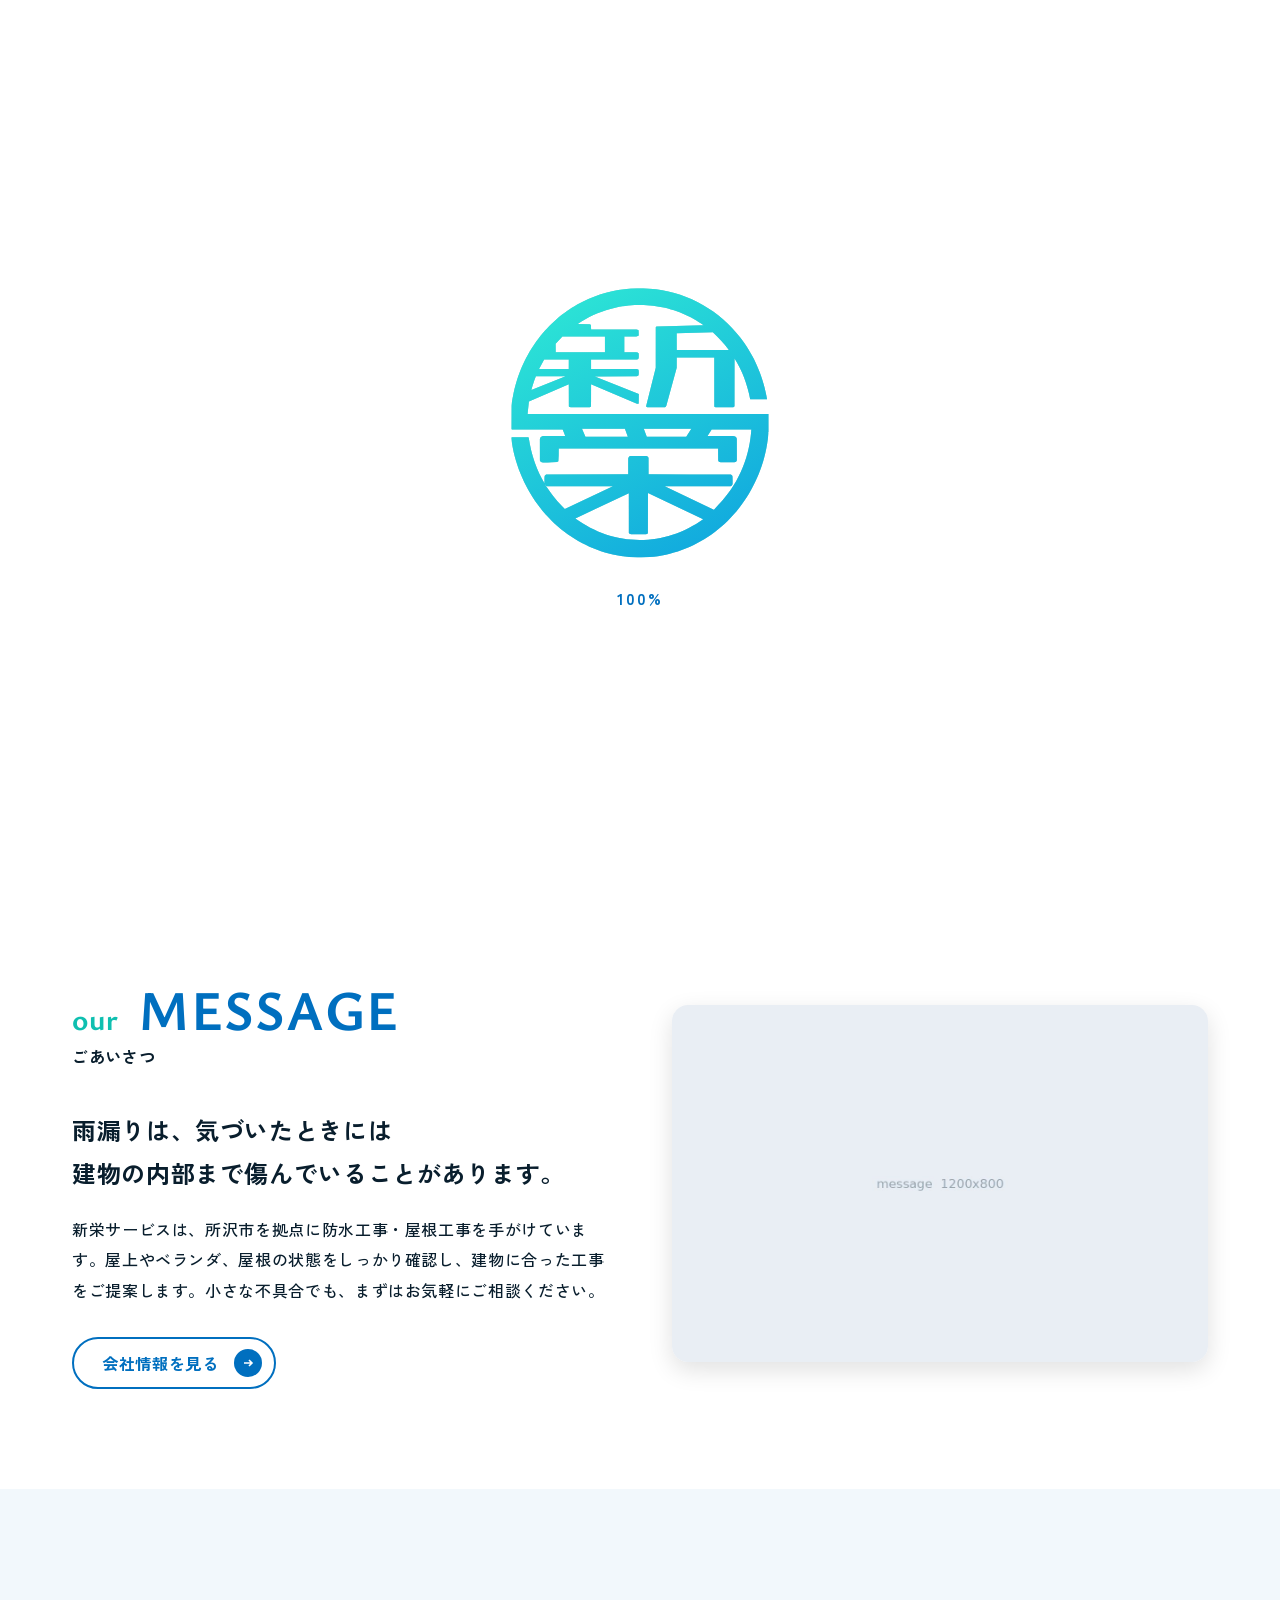
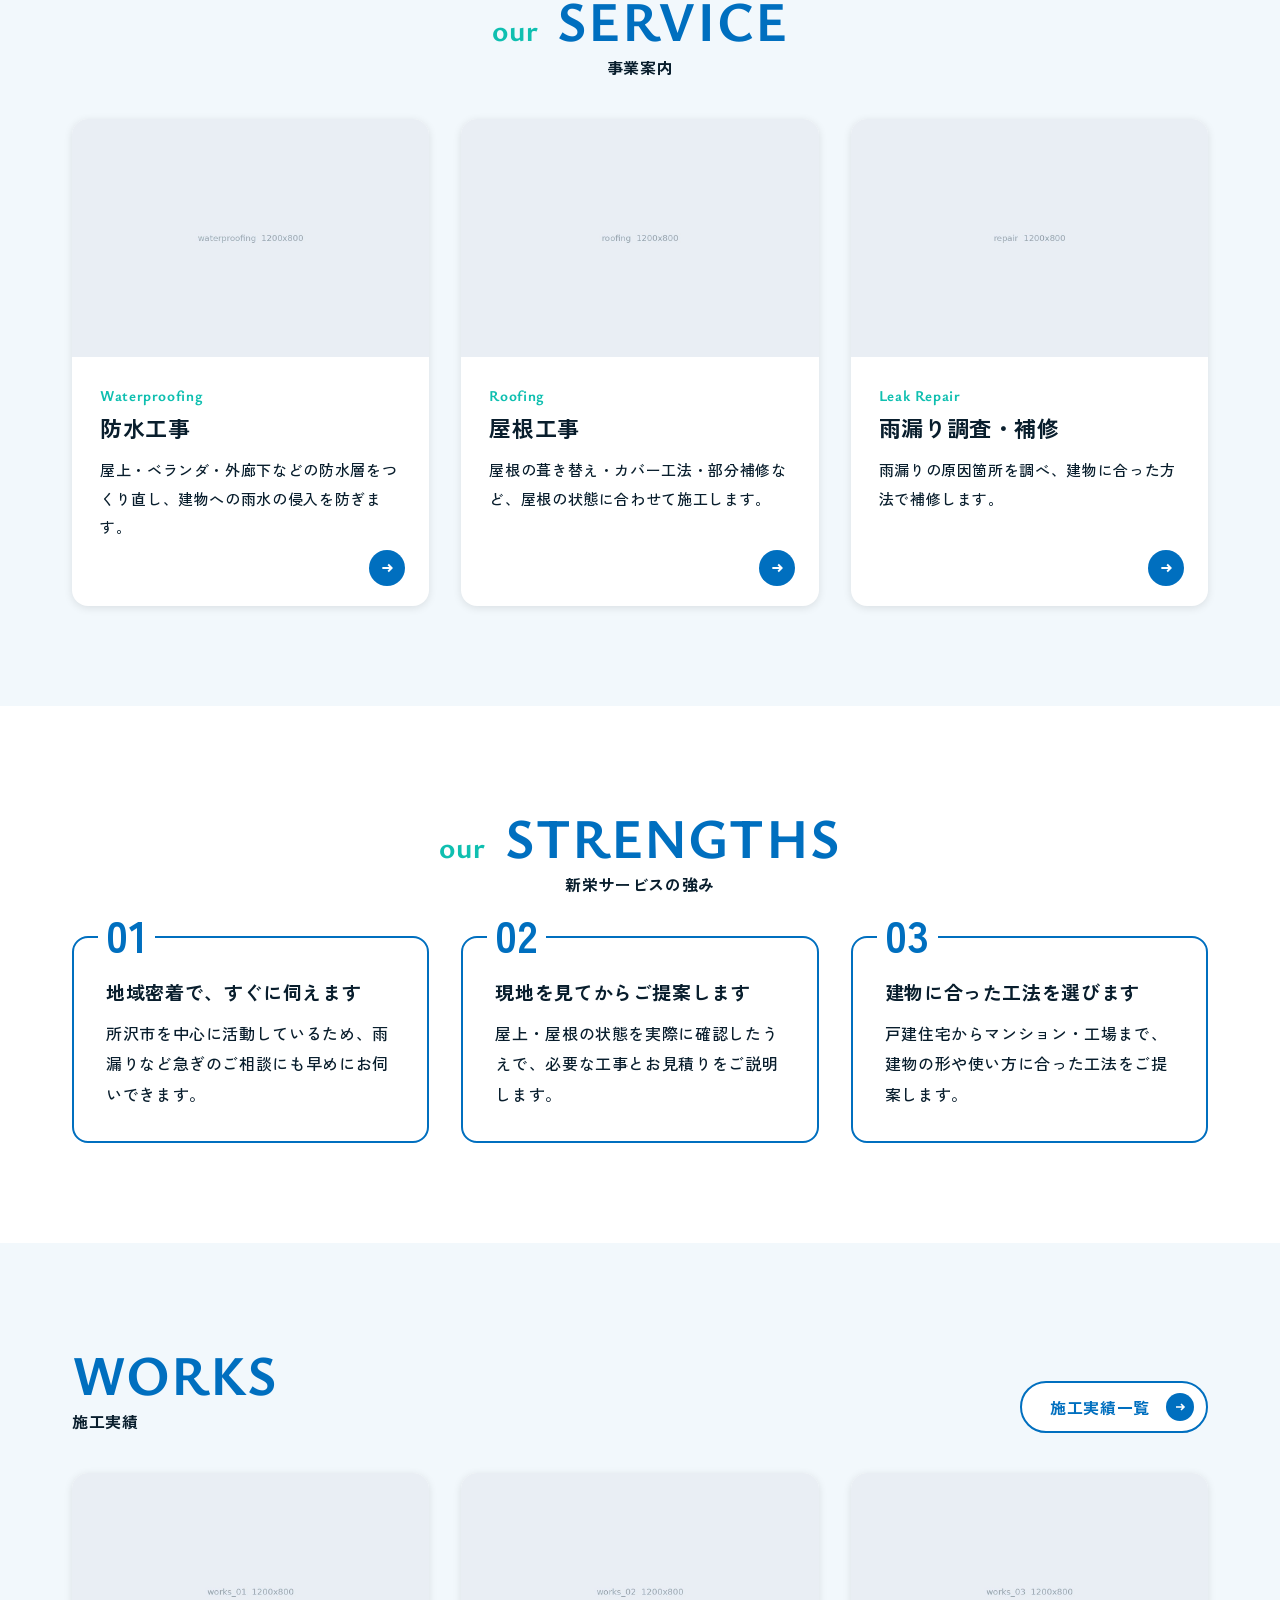
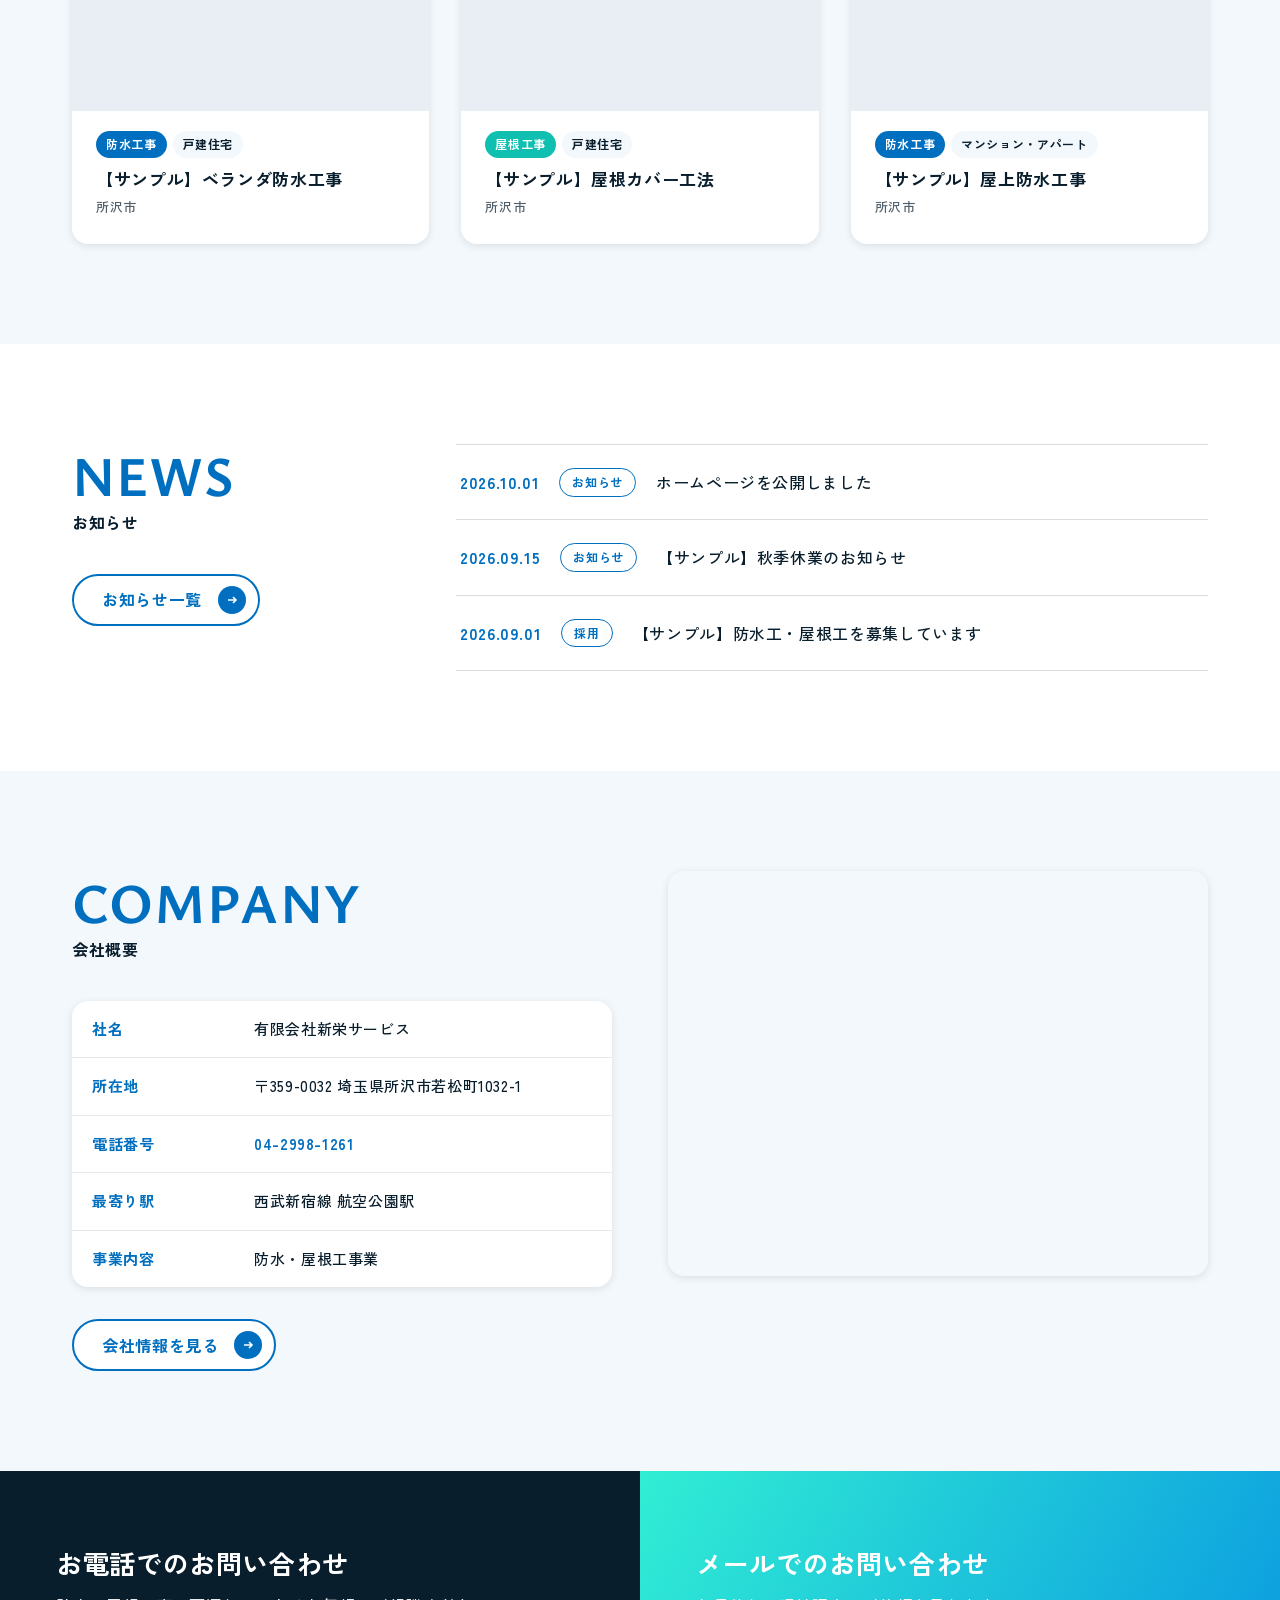
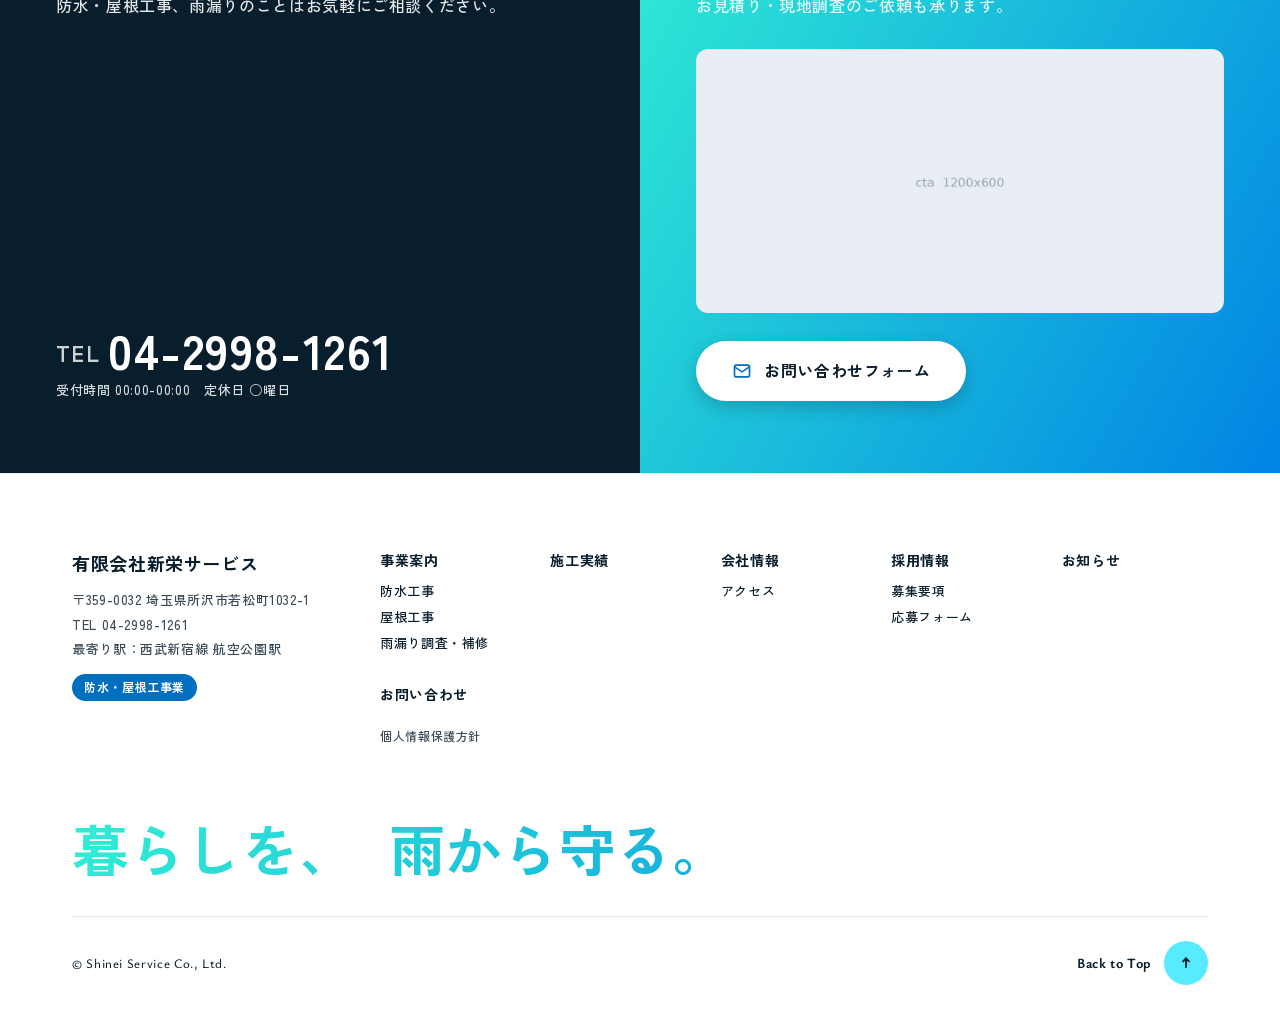
==== index.html @ b784e983 "Add files via upload" ====
<!doctype html>
<html lang="ja">
<head>
<meta charset="UTF-8">
<meta name="viewport" content="width=device-width, initial-scale=1.0">
<title>有限会社新栄サービス｜埼玉県所沢市の防水・屋根工事</title>
<meta name="description" content="有限会社新栄サービスは埼玉県所沢市の防水・屋根工事会社です。屋上・ベランダの防水工事、屋根工事、雨漏りの調査・補修はお気軽にご相談ください。">
<meta property="og:locale" content="ja_JP">
<meta property="og:site_name" content="有限会社新栄サービス">
<meta property="og:type" content="website">
<meta property="og:title" content="有限会社新栄サービス｜埼玉県所沢市の防水・屋根工事">
<meta property="og:description" content="有限会社新栄サービスは埼玉県所沢市の防水・屋根工事会社です。屋上・ベランダの防水工事、屋根工事、雨漏りの調査・補修はお気軽にご相談ください。">
<!-- 公開時：og:image を絶対URLに -->
<meta property="og:image" content="assets/img/common/ogp.jpg">
<meta name="twitter:card" content="summary_large_image">
<!-- ▼ 計測タグ（Google アナリティクス / タグマネージャー）は公開時にここへ追加 -->
<link rel="preconnect" href="https://fonts.googleapis.com">
<link rel="preconnect" href="https://fonts.gstatic.com" crossorigin>
<link href="https://fonts.googleapis.com/css2?family=Ysabeau:wght@700&family=Zen+Kaku+Gothic+New:wght@500;700&display=swap" rel="stylesheet">
<link rel="stylesheet" href="assets/css/style.css?v=20261006">
</head>

<body class="page-home">

<div class="c-loading" id="loading" aria-hidden="true">
  <div class="c-loading__center">
    <svg class="c-loading__emblem" viewBox="0 0 3956 4135" focusable="false">
      <defs>
        <clipPath id="loadingClip"><path fill-rule="evenodd" clip-rule="evenodd" d="M524.3,2984.4 502.8,2948.4 481.4,2910.1 442.8,2833.5 424.7,2793.6 406.9,2751.2 375.4,2667.0 347.4,2579.3 322.5,2486.3 301.4,2390.2 284.1,2291.4 272.6,2286.5 147.8,2286.3 23.3,2288.1 20.0,2298.8 20.0,2303.6 27.3,2359.0 40.0,2435.8 56.2,2513.9 72.4,2579.8 90.8,2645.1 111.3,2709.9 134.5,2776.0 159.2,2839.6 186.7,2904.3 215.3,2966.5 246.7,3029.7 277.1,3086.5 310.2,3143.8 345.1,3200.1 381.7,3255.1 418.8,3307.2 458.7,3359.7 500.2,3410.9 543.2,3460.7 587.8,3509.1 633.9,3556.1 680.4,3600.8 728.8,3644.2 776.8,3684.6 827.6,3724.5 877.9,3761.5 930.9,3797.9 983.2,3831.4 1038.2,3864.1 1094.1,3894.9 1150.9,3923.8 1208.6,3950.8 1267.1,3975.8 1326.4,3998.9 1384.5,4019.3 1445.1,4038.4 1504.4,4054.9 1566.2,4069.9 1626.5,4082.5 1689.3,4093.3 1750.5,4101.8 1814.0,4108.5 1875.9,4112.9 1938.0,4115.2 2000.4,4115.4 2062.9,4113.5 2125.6,4109.5 2188.0,4103.4 2249.9,4095.2 2311.3,4085.0 2372.0,4072.8 2432.2,4058.6 2493.6,4041.8 2552.5,4023.7 2612.4,4003.0 2671.6,3980.3 2729.9,3955.6 2787.3,3929.1 2843.9,3900.6 2899.4,3870.3 2954.0,3838.2 3007.5,3804.2 3060.0,3768.6 3111.3,3731.1 3163.0,3690.8 3213.5,3648.6 3262.7,3604.8 3310.5,3559.2 3356.9,3511.9 3401.8,3463.1 3444.0,3414.2 3486.0,3362.2 3525.2,3310.3 3562.9,3257.1 3599.1,3202.4 3635.0,3144.2 3668.9,3085.3 3701.0,3025.4 3731.2,2964.6 3759.4,2903.0 3785.8,2840.4 3810.1,2777.1 3831.9,2714.9 3852.3,2650.1 3870.1,2586.6 3885.9,2522.6 3899.8,2458.0 3912.6,2386.9 3922.7,2317.3 3932.1,2229.1 3931.3,2211.6 3932.7,2208.2 3935.9,2205.5 3935.9,1933.5 267.3,1934.1 287.8,1741.6 894.5,1480.1 895.4,1814.4 896.1,1817.8 898.2,1820.8 903.2,1824.5 909.5,1827.3 925.3,1830.7 1201.3,1830.7 1213.0,1828.9 1221.2,1825.9 1228.1,1821.3 1231.5,1816.7 1232.8,1811.1 1233.5,1478.3 1922.8,1772.3 1934.9,1776.3 1942.9,1777.1 1950.7,1775.6 1958.0,1770.9 1959.9,1628.0 1289.8,1360.2 1928.5,1357.9 1939.3,1355.1 1947.3,1351.3 1953.4,1346.4 1956.4,1340.4 1959.2,1313.8 1958.7,1285.3 1956.1,1263.2 1954.5,1260.3 1950.5,1256.5 1938.7,1251.1 1926.3,1249.2 1233.3,1248.9 1233.3,1103.4 1919.5,1103.2 1932.8,1101.6 1943.8,1098.3 1952.3,1092.9 1955.9,1087.0 1958.1,1075.0 1959.1,1063.0 1958.3,1010.6 1951.3,1003.5 1942.9,998.5 1933.5,995.3 1921.3,993.7 1739.3,991.9 1739.2,753.0 1920.4,752.7 1932.8,751.2 1944.3,747.3 1952.6,742.0 1958.2,736.3 1956.5,663.6 1955.1,659.2 1949.7,654.4 1937.3,649.6 1922.2,647.6 1234.0,647.5 1231.6,581.9 1228.1,575.3 1219.5,569.7 1211.2,567.2 1203.4,566.3 1029.4,563.9 1086.9,526.0 1145.6,490.8 1205.6,458.1 1268.4,427.3 1330.5,400.0 1395.4,374.7 1459.4,352.7 1526.2,332.9 1570.5,321.5 1615.2,311.2 1660.1,302.2 1707.3,294.0 1752.8,287.5 1800.6,282.0 1848.5,277.8 1894.7,275.0 1941.0,273.5 1989.3,273.2 2035.4,274.3 2083.4,276.6 2131.3,280.3 2177.0,285.2 2224.4,291.5 2269.7,298.8 2316.6,307.8 2361.4,317.6 2405.8,328.7 2449.9,341.0 2495.6,355.1 2538.9,369.8 2581.9,385.8 2624.5,403.0 2666.6,421.4 2708.3,441.0 2749.5,461.8 2790.2,483.8 2830.3,507.0 2869.8,531.4 2908.8,557.0 2945.5,582.7 2247.4,599.2 2238.6,600.2 2230.9,602.6 2224.1,606.7 2217.9,612.7 2217.6,1229.5 2071.7,1811.5 2071.9,1817.1 2075.0,1821.7 2082.1,1826.4 2090.7,1829.4 2101.7,1831.0 2347.9,1830.7 2357.1,1829.3 2364.3,1826.4 2369.9,1821.9 2374.2,1816.0 2378.3,1806.9 2381.6,1796.0 2536.6,1228.8 2536.9,1072.2 3108.1,1072.2 3108.6,1815.4 3110.5,1820.5 3117.3,1825.5 3129.0,1829.1 3140.5,1830.6 3388.8,1830.3 3396.2,1829.3 3404.2,1826.2 3411.1,1821.2 3414.6,1816.3 3415.9,1810.5 3416.5,1086.6 3457.6,1155.7 3495.9,1228.2 3530.5,1302.3 3561.4,1377.9 3589.5,1456.7 3614.6,1538.9 3636.1,1622.4 3654.6,1709.0 3911.2,1708.9 3900.5,1651.1 3888.0,1592.0 3874.0,1533.5 3858.4,1475.7 3841.3,1418.4 3822.6,1361.7 3802.3,1305.5 3780.6,1249.8 3756.4,1192.7 3730.6,1136.2 3709.4,1093.4 3683.9,1045.5 3655.3,994.9 3624.4,943.6 3593.4,895.2 3560.0,846.3 3503.2,769.6 3442.1,694.7 3377.8,623.3 3310.6,555.5 3240.5,491.4 3167.6,430.9 3092.1,374.3 3014.0,321.6 2933.6,272.9 2851.0,228.2 2766.2,187.6 2679.4,151.2 2590.7,119.0 2500.2,91.2 2408.1,67.9 2316.4,49.4 2221.4,35.0 2127.2,25.4 2078.6,22.3 2029.7,20.3 1933.3,20.0 1837.0,24.3 1743.0,33.0 1648.0,46.6 1553.9,64.9 1461.0,87.7 1369.4,115.1 1279.4,147.0 1192.8,182.6 1106.3,223.2 1023.5,267.3 982.1,291.4 941.2,316.5 862.9,368.8 822.2,398.3 783.8,427.7 746.1,458.1 709.1,489.5 671.3,523.3 634.5,558.0 598.7,593.4 563.9,629.7 530.1,666.7 497.3,704.4 465.5,742.9 434.8,782.1 405.0,822.0 376.3,862.5 348.6,903.7 320.9,947.3 295.3,989.8 270.8,1032.8 247.3,1076.5 224.0,1122.5 202.7,1167.3 181.6,1214.5 162.5,1260.4 143.7,1308.6 126.7,1355.5 110.2,1404.7 95.4,1452.4 81.2,1502.6 68.2,1553.1 56.8,1602.1 37.0,1703.2 28.7,1755.3 21.6,1807.7 20.0,2158.6 25.7,2168.0 800.7,2167.9 802.4,2171.7 823.2,2220.7 839.8,2266.6 504.4,2268.7 489.1,2272.9 478.3,2277.4 469.6,2283.5 463.8,2290.2 458.3,2300.7 454.5,2314.5 455.0,2639.7 460.8,2651.8 469.1,2659.8 475.8,2663.3 483.3,2665.8 502.3,2668.7 570.5,2669.6 638.5,2668.4 716.2,2664.4 735.7,2650.9 740.7,2555.4 741.3,2459.0 1630.4,2455.7 2512.7,2456.2 3166.1,2459.2 3167.6,2638.0 3172.9,2650.5 3179.9,2658.8 3189.1,2664.1 3205.9,2668.5 3413.3,2668.0 3429.9,2663.0 3439.6,2657.4 3447.0,2649.0 3452.0,2636.3 3451.1,2309.8 3448.2,2300.8 3443.3,2291.6 3435.8,2283.3 3425.1,2276.5 3412.3,2271.9 3393.3,2267.7 3005.2,2266.6 3068.6,2167.4 3672.0,2167.5 3667.2,2228.0 3660.2,2290.1 3648.2,2369.5 3633.3,2446.1 3615.2,2521.9 3593.9,2596.7 3569.5,2670.4 3542.0,2743.1 3511.2,2814.7 3477.4,2885.0 3442.4,2950.6 3404.9,3014.3 3366.8,3073.1 3325.1,3131.6 3280.7,3188.9 3231.8,3247.4 3175.3,3310.9 3100.1,3392.0 3101.3,3388.8 2353.6,3032.6 3354.1,3030.7 3365.7,3026.6 3375.3,3019.4 3382.6,3009.7 3386.6,2999.0 3387.1,2943.8 3385.6,2885.4 3383.3,2877.6 3379.6,2870.1 3376.3,2865.4 3371.0,2860.4 3359.4,2854.4 3342.3,2851.4 2724.3,2851.7 2108.4,2848.3 2107.8,2602.9 2103.7,2591.1 2096.4,2581.9 2086.6,2575.6 2072.9,2571.6 1835.2,2571.5 1819.7,2576.4 1810.9,2582.3 1804.1,2592.5 1798.6,2610.3 1798.7,2850.1 1795.3,2851.1 562.8,2851.7 551.0,2854.5 540.6,2859.9 532.1,2868.1 527.4,2876.3 525.5,2892.3 524.2,2921.5ZM3327.2,954.4 3328.3,956.9 2536.9,957.1 2536.3,702.6 3085.9,690.0 3152.3,752.4 3213.9,816.4 3271.6,883.0ZM2098.0,3740.8 2099.4,3134.8 2939.3,3533.7 2889.1,3568.6 2831.5,3605.2 2774.5,3638.5 2714.5,3670.5 2653.1,3700.4 2592.1,3727.2 2533.8,3750.3 2473.0,3771.5 2413.6,3789.6 2351.7,3805.7 2289.3,3819.4 2226.6,3830.4 2163.5,3839.0 2100.1,3845.0 2036.5,3848.5 1970.8,3849.4 1907.0,3847.7 1841.2,3843.4 1775.4,3836.4 1711.7,3827.1 1646.2,3814.8 1579.3,3799.7 1519.2,3783.6 1458.1,3764.4 1397.9,3742.8 1338.7,3718.9 1278.6,3691.8 1219.6,3662.4 1161.8,3630.7 1103.4,3595.8 1044.7,3557.6 993.6,3521.4 1807.9,3137.4 1808.3,3738.4 1809.9,3742.5 1814.3,3749.3 1821.8,3755.4 1830.9,3759.4 1841.2,3762.0 2069.1,3761.9 2081.9,3758.6 2091.4,3753.6 2096.6,3747.2ZM2759.4,2157.7 2681.4,2276.8 2081.1,2277.2 2035.5,2158.0ZM1748.4,2157.6 1793.0,2277.0 1147.8,2277.0 1095.3,2158.0ZM531.3,3005.1 536.2,3010.9 539.4,3012.5 541.4,3020.4 546.3,3025.7 555.3,3029.5 570.0,3031.4 1566.1,3033.5 834.2,3376.3 796.7,3340.0 760.6,3302.4 724.5,3262.2 687.1,3217.8 653.4,3175.4 619.5,3130.6 584.3,3081.8 547.7,3029.0 533.8,3018.0ZM1444.5,752.7 1444.9,992.6 695.2,993.1 694.0,863.5 797.4,752.5ZM894.5,1102.9 894.2,1249.2 441.7,1248.9 519.8,1103.3ZM837.9,1359.9 838.1,1360.8 325.2,1568.5 336.2,1525.0 350.4,1478.4 367.7,1428.0 393.7,1357.9Z"/></clipPath>
        <linearGradient id="loadingGrad" x1="0" y1="0" x2="1" y2="1">
          <stop offset="0" stop-color="#31EED4"/><stop offset="1" stop-color="#0084E4"/>
        </linearGradient>
      </defs>
      <g clip-path="url(#loadingClip)">
        <rect width="3956" height="4135" fill="#DCE7EF"/>
        <g id="loadingLevel" transform="translate(0 4175)">
          <path class="c-loading__wave -back" d="M0,105 L82,92 L165,74 L247,50 L330,23 L412,-6 L494,-34 L577,-60 L659,-82 L742,-98 L824,-108 L907,-110 L989,-105 L1071,-92 L1154,-74 L1236,-50 L1319,-23 L1401,6 L1484,34 L1566,60 L1648,82 L1731,98 L1813,108 L1896,110 L1978,105 L2060,92 L2143,74 L2225,50 L2308,23 L2390,-6 L2472,-34 L2555,-60 L2637,-82 L2720,-98 L2802,-108 L2885,-110 L2967,-105 L3049,-92 L3132,-74 L3214,-50 L3297,-23 L3379,6 L3462,34 L3544,60 L3626,82 L3709,98 L3791,108 L3874,110 L3956,105 L4038,92 L4121,74 L4203,50 L4286,23 L4368,-6 L4450,-34 L4533,-60 L4615,-82 L4698,-98 L4780,-108 L4863,-110 L4945,-105 L5027,-92 L5110,-74 L5192,-50 L5275,-23 L5357,6 L5440,34 L5522,60 L5604,82 L5687,98 L5769,108 L5852,110 L5934,105 L6016,92 L6099,74 L6181,50 L6264,23 L6346,-6 L6428,-34 L6511,-60 L6593,-82 L6676,-98 L6758,-108 L6841,-110 L6923,-105 L7005,-92 L7088,-74 L7170,-50 L7253,-23 L7335,6 L7418,34 L7500,60 L7582,82 L7665,98 L7747,108 L7830,110 L7912,105 V4535 H0 Z" fill="#0FBFB0" opacity=".45"/>
          <path class="c-loading__wave -front" d="M0,0 L82,31 L165,60 L247,85 L330,104 L412,116 L494,120 L577,116 L659,104 L742,85 L824,60 L907,31 L989,0 L1071,-31 L1154,-60 L1236,-85 L1319,-104 L1401,-116 L1484,-120 L1566,-116 L1648,-104 L1731,-85 L1813,-60 L1896,-31 L1978,-0 L2060,31 L2143,60 L2225,85 L2308,104 L2390,116 L2472,120 L2555,116 L2637,104 L2720,85 L2802,60 L2885,31 L2967,0 L3049,-31 L3132,-60 L3214,-85 L3297,-104 L3379,-116 L3462,-120 L3544,-116 L3626,-104 L3709,-85 L3791,-60 L3874,-31 L3956,-0 L4038,31 L4121,60 L4203,85 L4286,104 L4368,116 L4450,120 L4533,116 L4615,104 L4698,85 L4780,60 L4863,31 L4945,0 L5027,-31 L5110,-60 L5192,-85 L5275,-104 L5357,-116 L5440,-120 L5522,-116 L5604,-104 L5687,-85 L5769,-60 L5852,-31 L5934,-0 L6016,31 L6099,60 L6181,85 L6264,104 L6346,116 L6428,120 L6511,116 L6593,104 L6676,85 L6758,60 L6841,31 L6923,0 L7005,-31 L7088,-60 L7170,-85 L7253,-104 L7335,-116 L7418,-120 L7500,-116 L7582,-104 L7665,-85 L7747,-60 L7830,-31 L7912,-0 V4535 H0 Z" fill="url(#loadingGrad)"/>
        </g>
      </g>
    </svg>
    <p class="c-loading__num"><span id="loadingNum">0</span>%</p>
  </div>
  <div class="c-loading__flood"></div>
</div>
<script>/* トップページは毎回表示。下層ページは同じ訪問中の2回目以降は省略 */try{if(!document.body.classList.contains('page-home')&&sessionStorage.getItem('shinei-loaded')){document.getElementById('loading').className+=' is-done';}}catch(e){}</script>

<header class="l-header" id="header">
  <div class="l-header__inner">
    <div class="l-header__logo"><a href="index.html"><img src="assets/img/common/logo.svg" alt="" width="81" height="84"><span class="l-header__name"><small>有限会社</small>新栄サービス</span></a></div>
    <nav class="c-gmenu" aria-label="グローバルメニュー">
      <ul class="c-gmenu__list">
        <li class="-here"><a href="index.html" aria-current="page">ホーム</a></li>
        <li class="-mega">
          <button class="c-gmenu__trigger" type="button" aria-expanded="false">事業案内</button>
          <div class="c-mega"><div class="c-mega__inner">
            <a class="c-mega__top" href="service.html">事業案内トップ</a>
            <ul class="c-mega__links"><li><a href="waterproofing.html">防水工事</a></li><li><a href="roofing.html">屋根工事</a></li><li><a href="repair.html">雨漏り調査・補修</a></li></ul>
          </div></div>
        </li>
        <li class=""><a href="works.html">施工実績</a></li>
        <li class="-mega">
          <button class="c-gmenu__trigger" type="button" aria-expanded="false">会社情報</button>
          <div class="c-mega"><div class="c-mega__inner">
            <a class="c-mega__top" href="company.html">会社概要</a>
            <ul class="c-mega__links"><li><a href="company.html#access">アクセス</a></li></ul>
          </div></div>
        </li>
        <li class="-mega">
          <button class="c-gmenu__trigger" type="button" aria-expanded="false">採用情報</button>
          <div class="c-mega"><div class="c-mega__inner">
            <a class="c-mega__top" href="recruit.html">採用情報トップ</a>
            <ul class="c-mega__links"><li><a href="recruit.html#requirements">募集要項</a></li><li><a href="contact.html?type=recruit">応募フォーム</a></li></ul>
          </div></div>
        </li>
        <li class=""><a href="news.html">お知らせ</a></li>
      </ul>
    </nav>
    <div class="l-header__btns">
      <a href="tel:0429981261" class="c-header-tel">04-2998-1261</a>
      <a href="contact.html" class="c-btn-contact">お問い合わせ</a>
    </div>
    <button class="c-hamburger" id="hamburger" type="button" aria-label="メニューを開く" aria-expanded="false" aria-controls="spnav">
      <span></span><span></span><span></span>
    </button>
  </div>
</header>

<div class="c-spnav" id="spnav" aria-hidden="true">
  <div class="c-spnav__inner">
    <ul class="c-spnav__list">
      <li><a href="index.html">ホーム</a></li>
      <li class="-acc">
        <button type="button" class="c-spnav__toggle" aria-expanded="false">事業案内</button>
        <ul><li><a href="service.html">事業案内トップ</a></li><li><a href="waterproofing.html">防水工事</a></li><li><a href="roofing.html">屋根工事</a></li><li><a href="repair.html">雨漏り調査・補修</a></li></ul>
      </li>
      <li><a href="works.html">施工実績</a></li>
      <li class="-acc">
        <button type="button" class="c-spnav__toggle" aria-expanded="false">会社情報</button>
        <ul><li><a href="company.html">会社概要</a></li><li><a href="company.html#access">アクセス</a></li></ul>
      </li>
      <li class="-acc">
        <button type="button" class="c-spnav__toggle" aria-expanded="false">採用情報</button>
        <ul><li><a href="recruit.html">採用情報トップ</a></li><li><a href="recruit.html#requirements">募集要項</a></li><li><a href="contact.html?type=recruit">応募フォーム</a></li></ul>
      </li>
      <li><a href="news.html">お知らせ</a></li>
      <li><a href="contact.html">お問い合わせ</a></li>
      <li><a href="tel:0429981261">お電話：04-2998-1261</a></li>
      <li class="-small"><a href="privacy.html">個人情報保護方針</a></li>
    </ul>
  </div>
</div>

<main class="l-main">

<section class="p-hero">
  <!-- 画像差し替え：assets/img/top/hero.jpg -->
  <div class="p-hero__img"><img src="assets/img/top/hero.jpg" alt="" class="c-img"></div>
  <div class="p-hero__inner">
    <p class="p-hero__sub">埼玉県所沢市の防水・屋根工事</p>
    <h1 class="p-hero__catch -draft">暮らしを、<br>雨から守る。</h1>
    <p class="p-hero__name">有限会社新栄サービス</p>
    <div class="p-hero__btns">
      <a href="contact.html" class="c-btn -fill"><span>無料お見積り・ご相談</span></a>
      <a href="tel:0429981261" class="c-btn -white"><span>04-2998-1261</span></a>
    </div>
  </div>
  <a href="#message" class="c-scroll" aria-label="下へスクロール"><span>Scroll</span></a>
</section>

<section class="l-sec" id="message">
  <div class="l-container p-message">
    <div class="p-message__text">
      <h2 class="c-sec-title"><span class="-en"><small>our</small> MESSAGE</span><span class="-jp">ごあいさつ</span></h2>
      <p class="p-message__lead -draft">雨漏りは、気づいたときには<br>建物の内部まで傷んでいることがあります。</p>
      <p class="-draft">新栄サービスは、所沢市を拠点に防水工事・屋根工事を手がけています。屋上やベランダ、屋根の状態をしっかり確認し、建物に合った工事をご提案します。小さな不具合でも、まずはお気軽にご相談ください。</p>
      <div class="c-align-l"><a href="company.html" class="c-btn"><span>会社情報を見る</span></a></div>
    </div>
    <!-- 画像差し替え：assets/img/top/message.jpg -->
    <figure class="p-message__img"><img src="assets/img/top/message.jpg" alt="施工の様子" class="c-img"></figure>
  </div>
</section>

<section class="l-sec -pale">
  <div class="l-container">
    <h2 class="c-sec-title -center"><span class="-en"><small>our</small> SERVICE</span><span class="-jp">事業案内</span></h2>
    <ul class="c-svc-grid">
      <li>
        <a href="waterproofing.html" class="c-svc-card">
          <!-- 画像差し替え：assets/img/service/waterproofing.jpg -->
          <figure><img src="assets/img/service/waterproofing.jpg" alt="防水工事" class="c-img"></figure>
          <div class="c-svc-card__body">
            <p class="-en">Waterproofing</p>
            <h3>防水工事</h3>
            <p>屋上・ベランダ・外廊下などの防水層をつくり直し、建物への雨水の侵入を防ぎます。</p>
            <span class="c-arrow" aria-hidden="true"></span>
          </div>
        </a>
      </li>
      <li>
        <a href="roofing.html" class="c-svc-card">
          <!-- 画像差し替え：assets/img/service/roofing.jpg -->
          <figure><img src="assets/img/service/roofing.jpg" alt="屋根工事" class="c-img"></figure>
          <div class="c-svc-card__body">
            <p class="-en">Roofing</p>
            <h3>屋根工事</h3>
            <p>屋根の葺き替え・カバー工法・部分補修など、屋根の状態に合わせて施工します。</p>
            <span class="c-arrow" aria-hidden="true"></span>
          </div>
        </a>
      </li>
      <li>
        <a href="repair.html" class="c-svc-card">
          <!-- 画像差し替え：assets/img/service/repair.jpg -->
          <figure><img src="assets/img/service/repair.jpg" alt="雨漏り調査・補修" class="c-img"></figure>
          <div class="c-svc-card__body">
            <p class="-en">Leak Repair</p>
            <h3>雨漏り調査・補修</h3>
            <p>雨漏りの原因箇所を調べ、建物に合った方法で補修します。</p>
            <span class="c-arrow" aria-hidden="true"></span>
          </div>
        </a>
      </li>
    </ul>
  </div>
</section>

<section class="l-sec">
  <div class="l-container">
    <h2 class="c-sec-title -center"><span class="-en"><small>our</small> STRENGTHS</span><span class="-jp">新栄サービスの強み</span></h2>
    <ol class="c-points -draft">
      <li><span class="-num">01</span><h3>地域密着で、すぐに伺えます</h3><p>所沢市を中心に活動しているため、雨漏りなど急ぎのご相談にも早めにお伺いできます。</p></li>
      <li><span class="-num">02</span><h3>現地を見てからご提案します</h3><p>屋上・屋根の状態を実際に確認したうえで、必要な工事とお見積りをご説明します。</p></li>
      <li><span class="-num">03</span><h3>建物に合った工法を選びます</h3><p>戸建住宅からマンション・工場まで、建物の形や使い方に合った工法をご提案します。</p></li>
    </ol>
  </div>
</section>

<section class="l-sec -pale">
  <div class="l-container">
    <div class="c-sec-head">
      <h2 class="c-sec-title"><span class="-en">WORKS</span><span class="-jp">施工実績</span></h2>
      <a href="works.html" class="c-btn"><span>施工実績一覧</span></a>
    </div>
    <ul class="c-works-grid">
      <li class="c-works-card" data-cat="waterproofing">
        <!-- 画像差し替え：assets/img/works/works_01.jpg -->
        <figure><img src="assets/img/works/works_01.jpg" alt="ベランダ防水工事" class="c-img"></figure>
        <div class="c-works-card__body -draft">
          <p class="c-works-card__tags"><span class="-waterproofing">防水工事</span><span>戸建住宅</span></p>
          <h3>【サンプル】ベランダ防水工事</h3>
          <p class="c-works-card__place">所沢市</p>
        </div>
      </li>
      <li class="c-works-card" data-cat="roofing">
        <!-- 画像差し替え：assets/img/works/works_02.jpg -->
        <figure><img src="assets/img/works/works_02.jpg" alt="屋根カバー工法" class="c-img"></figure>
        <div class="c-works-card__body -draft">
          <p class="c-works-card__tags"><span class="-roofing">屋根工事</span><span>戸建住宅</span></p>
          <h3>【サンプル】屋根カバー工法</h3>
          <p class="c-works-card__place">所沢市</p>
        </div>
      </li>
      <li class="c-works-card" data-cat="waterproofing">
        <!-- 画像差し替え：assets/img/works/works_03.jpg -->
        <figure><img src="assets/img/works/works_03.jpg" alt="屋上防水工事" class="c-img"></figure>
        <div class="c-works-card__body -draft">
          <p class="c-works-card__tags"><span class="-waterproofing">防水工事</span><span>マンション・アパート</span></p>
          <h3>【サンプル】屋上防水工事</h3>
          <p class="c-works-card__place">所沢市</p>
        </div>
      </li>
    </ul>
  </div>
</section>

<section class="l-sec">
  <div class="l-container p-top-news">
    <div>
      <h2 class="c-sec-title"><span class="-en">NEWS</span><span class="-jp">お知らせ</span></h2>
      <div class="c-align-l"><a href="news.html" class="c-btn"><span>お知らせ一覧</span></a></div>
    </div>
    <ul class="c-news">
      <li><span class="-date">2026.10.01</span><span class="-cat">お知らせ</span><span class="-ttl">ホームページを公開しました</span></li>
      <li><span class="-date">2026.09.15</span><span class="-cat">お知らせ</span><span class="-ttl">【サンプル】秋季休業のお知らせ</span></li>
      <li><span class="-date">2026.09.01</span><span class="-cat">採用</span><span class="-ttl">【サンプル】防水工・屋根工を募集しています</span></li>
    </ul>
  </div>
</section>

<section class="l-sec -pale">
  <div class="l-container p-top-company">
    <div>
      <h2 class="c-sec-title"><span class="-en">COMPANY</span><span class="-jp">会社概要</span></h2>
      <table class="c-table -compact"><tbody>
        <tr><th scope="row">社名</th><td>有限会社新栄サービス</td></tr>
        <tr><th scope="row">所在地</th><td>〒359-0032 埼玉県所沢市若松町1032-1</td></tr>
        <tr><th scope="row">電話番号</th><td><a href="tel:0429981261">04-2998-1261</a></td></tr>
        <tr><th scope="row">最寄り駅</th><td>西武新宿線 航空公園駅</td></tr>
        <tr><th scope="row">事業内容</th><td>防水・屋根工事業</td></tr>
      </tbody></table>
      <div class="c-align-l"><a href="company.html" class="c-btn"><span>会社情報を見る</span></a></div>
    </div>
    <div class="c-map">
      <iframe src="https://www.google.com/maps?q=埼玉県所沢市若松町1032-1&amp;output=embed" title="有限会社新栄サービスの地図" loading="lazy" referrerpolicy="no-referrer-when-downgrade"></iframe>
    </div>
  </div>
</section>

</main>

<section class="c-cta">
  <div class="c-cta__box -main">
    <div class="c-cta__head">
      <h2>お電話でのお問い合わせ</h2>
      <p>防水・屋根工事、雨漏りのことはお気軽にご相談ください。</p>
    </div>
    <div class="c-cta__actions">
      <div class="c-cta__tel">
        <a href="tel:0429981261">04-2998-1261</a>
        <p class="-draft">受付時間 00:00-00:00　定休日 ○曜日</p>
      </div>
    </div>
  </div>
  <div class="c-cta__box -sub">
    <div class="c-cta__head">
      <h2>メールでのお問い合わせ</h2>
      <p>お見積り・現地調査のご依頼も承ります。</p>
    </div>
    <!-- 画像差し替え：assets/img/common/cta.jpg -->
    <figure class="c-cta__img"><img src="assets/img/common/cta.jpg" alt="施工の様子" class="c-img"></figure>
    <div class="c-cta__actions">
      <a href="contact.html" class="c-cta__form">お問い合わせフォーム</a>
    </div>
  </div>
</section>

<footer class="l-footer">
  <div class="l-footer__inner">
    <div class="l-footer__top">
      <div class="l-footer__title">
        有限会社新栄サービス
        <address>
          〒359-0032 埼玉県所沢市若松町1032-1<br>
          TEL <a href="tel:0429981261">04-2998-1261</a><br>
          最寄り駅：西武新宿線 航空公園駅
        </address>
        <p class="l-footer__biz">防水・屋根工事業</p>
      </div>
      <nav class="l-footer__nav" aria-label="フッターメニュー">
        <div><p class="-head"><a href="service.html">事業案内</a></p><ul><li><a href="waterproofing.html">防水工事</a></li><li><a href="roofing.html">屋根工事</a></li><li><a href="repair.html">雨漏り調査・補修</a></li></ul></div><div><p class="-head"><a href="works.html">施工実績</a></p></div><div><p class="-head"><a href="company.html">会社情報</a></p><ul><li><a href="company.html#access">アクセス</a></li></ul></div><div><p class="-head"><a href="recruit.html">採用情報</a></p><ul><li><a href="recruit.html#requirements">募集要項</a></li><li><a href="contact.html?type=recruit">応募フォーム</a></li></ul></div><div><p class="-head"><a href="news.html">お知らせ</a></p></div><div><p class="-head"><a href="contact.html">お問い合わせ</a></p><p class="-small"><a href="privacy.html">個人情報保護方針</a></p></div>
      </nav>
    </div>
    <div class="l-footer__copy">
      <p class="-draft"><span>暮らしを、</span><span>雨から守る。</span></p>
    </div>
    <div class="l-footer__bottom">
      <small>&copy; Shinei Service Co., Ltd.</small>
      <a class="c-pagetop" href="#" aria-label="ページトップへ戻る"><span>Back to Top</span></a>
    </div>
  </div>
</footer>

<script src="assets/js/main.js?v=20261006"></script>
</body>
</html>
---- assets/css/style.css ----
@charset "UTF-8";
/* =========================================================
   カラー / フォント設定（ここを変えれば全体に反映されます）
   ========================================================= */
:root {
  --c-white: #FFFFFF;      /* 背景・反転文字 */
  --c-navy: #091E2D;       /* 本文テキスト・濃色背景 */
  --c-blue: #006FBF;       /* メイン：ボタン・リンク・ボーダー・矢印 */
  --c-teal: #0FBFB0;       /* サブボタン（green） */
  --c-purple: #8D59B1;     /* サブボタン（purple） */
  --c-aqua: #57EBFF;       /* ダウン矢印の背景 */
  --c-grad-from: #31EED4;  /* グラデーション：ミント */
  --c-grad-to: #0084E4;    /* グラデーション：青 */
  --c-gray: #A1A1A1;       /* グレーボタン */
  --c-line: #C5C5C5;       /* 外部リンクアイコン枠 */
  --c-pale: #F2F8FC;       /* 青を薄くした補助背景 */

  --shadow-s: 0 2px 8px rgba(0, 0, 0, .1);
  --shadow-m: 0 8px 24px rgba(0, 0, 0, .12);

  --grad: linear-gradient(120deg, var(--c-grad-from), var(--c-grad-to));

  --ff-jp: "Zen Kaku Gothic New", "Hiragino Kaku Gothic ProN", "Yu Gothic", sans-serif;
  --ff-en: "Ysabeau", var(--ff-jp);
  --ff-num: var(--ff-jp); /* 数字はゴシック体で統一 */

  --header-h: 104px;
  --radius: 16px;
}
@media (max-width: 1240px) { :root { --header-h: 76px; } }

/* =========================================================
   Base
   ========================================================= */
*, *::before, *::after { box-sizing: border-box; }
html { scroll-behavior: smooth; scroll-padding-top: calc(var(--header-h) + 24px); -webkit-text-size-adjust: 100%; }
body {
  margin: 0;
  font-family: var(--ff-jp);
  font-weight: 500;
  font-size: 16px;
  line-height: 1.9;
  letter-spacing: .04em;
  color: var(--c-navy);
  background: var(--c-white);
  padding-top: var(--header-h);
  overflow-x: hidden;
}
body.is-locked { overflow: hidden; }
h1, h2, h3 { font-weight: 700; line-height: 1.5; margin: 0; }
p, ul, ol, dl, dd, figure { margin: 0; padding: 0; }
ul, ol { list-style: none; }
a { color: inherit; text-decoration: none; transition: color .2s, background-color .2s, opacity .2s, border-color .2s; }
img { max-width: 100%; height: auto; vertical-align: middle; }
button { font: inherit; color: inherit; background: none; border: 0; padding: 0; cursor: pointer; }
:focus-visible { outline: 3px solid var(--c-aqua); outline-offset: 2px; }

/* 差し替え画像：どのサイズの画像を入れても枠に収まる */
.c-img { display: block; width: 100%; height: 100%; object-fit: cover; }

/* 外部リンクアイコン */
.-ext::after {
  content: ""; display: inline-block; width: .8em; height: .8em; margin-left: .4em; vertical-align: -.05em;
  border: 1.5px solid var(--c-line); border-radius: 2px;
  background: linear-gradient(45deg, transparent 45%, var(--c-blue) 45%, var(--c-blue) 58%, transparent 58%) no-repeat right top / 70% 70%;
}

/* =========================================================
   Loading
   ========================================================= */
.c-loading {
  position: fixed; inset: 0; z-index: 1000; overflow: hidden;
  background: var(--c-white); display: grid; place-items: center;
}
.c-loading.is-done { display: none; }
.c-loading__center { display: flex; flex-direction: column; align-items: center; gap: 24px; transition: opacity .3s; }
.c-loading__emblem { width: clamp(180px, 22vw, 260px); height: auto; overflow: visible; }
.c-loading__wave { animation: loadingWave 2.4s linear infinite; }
.c-loading__wave.-back { animation-duration: 3.6s; animation-direction: reverse; }
@keyframes loadingWave { from { transform: translateX(0); } to { transform: translateX(-3956px); } }
.c-loading__num { font-family: var(--ff-num); font-weight: 700; font-size: 16px; letter-spacing: .14em; color: var(--c-blue); font-variant-numeric: tabular-nums; }

/* 退場：画面を水の帯が下から上へ通り抜ける */
.c-loading__flood {
  --wave: url("data:image/svg+xml,%3Csvg xmlns='http://www.w3.org/2000/svg' width='600' height='60'%3E%3Cpath d='M0 30 Q150 0 300 30 T600 30 V60 H0Z'/%3E%3C/svg%3E");
  --wave-b: url("data:image/svg+xml,%3Csvg xmlns='http://www.w3.org/2000/svg' width='600' height='60'%3E%3Cpath d='M0 30 Q150 60 300 30 T600 30 V0 H0Z'/%3E%3C/svg%3E");
  position: absolute; left: 0; top: 0; width: 100%; height: calc(100vh + 120px); height: calc(100lvh + 120px);
  background: var(--grad); transform: translateY(100vh); visibility: hidden;
  -webkit-mask-image: var(--wave), linear-gradient(#000, #000), var(--wave-b);
          mask-image: var(--wave), linear-gradient(#000, #000), var(--wave-b);
  -webkit-mask-size: 600px 60px, 100% calc(100% - 118px), 600px 60px;
          mask-size: 600px 60px, 100% calc(100% - 118px), 600px 60px;
  -webkit-mask-repeat: repeat-x, no-repeat, repeat-x;
          mask-repeat: repeat-x, no-repeat, repeat-x;
  -webkit-mask-position: 0 0, 0 59px, 300px 100%;
          mask-position: 0 0, 0 59px, 300px 100%;
}
.c-loading.is-leave .c-loading__flood { visibility: visible; animation: loadingFlood 1.5s cubic-bezier(.65, 0, .35, 1) forwards, loadingFlow 1.5s linear forwards; }
@keyframes loadingFlood { from { transform: translateY(100vh); } to { transform: translateY(calc(-100% - 2px)); } }
@keyframes loadingFlow {
  from { -webkit-mask-position: 0 0, 0 59px, 300px 100%; mask-position: 0 0, 0 59px, 300px 100%; }
  to   { -webkit-mask-position: -600px 0, 0 59px, 900px 100%; mask-position: -600px 0, 0 59px, 900px 100%; }
}
.c-loading.is-clear { background: transparent; }
.c-loading.is-clear .c-loading__center { opacity: 0; transition: none; }
/* 動きを減らす設定の端末：波の揺れと水の帯を止め、満水後にフェードで表示 */
@media (prefers-reduced-motion: reduce) {
  .c-loading__wave { animation: none; }
  .c-loading.is-leave { opacity: 0; transition: opacity .6s ease; }
  .c-loading.is-leave .c-loading__flood { animation: none; visibility: hidden; }
}

/* =========================================================
   Header
   ========================================================= */
.l-header {
  position: fixed; top: 0; left: 0; right: 0; z-index: 100; height: var(--header-h);
  background: rgba(255,255,255,.96); backdrop-filter: blur(8px);
  transition: box-shadow .3s;
}
.l-header.is-scrolled { box-shadow: var(--shadow-s); }
.l-header__inner { height: 100%; display: flex; align-items: center; gap: 24px; padding: 0 32px; max-width: 1600px; margin: 0 auto; }
.l-header__logo a { display: flex; align-items: center; gap: 16px; }
.l-header__logo img { height: 84px; width: auto; flex-shrink: 0; }
.l-header__name { display: flex; flex-direction: column; font-weight: 700; font-size: 28px; line-height: 1.2; letter-spacing: .06em; color: var(--c-navy, #091E2D); white-space: nowrap; }
.l-header__name small { font-size: 13px; font-weight: 500; letter-spacing: .12em; }

.c-gmenu { margin-left: auto; height: 100%; }
.c-gmenu__list { display: flex; height: 100%; align-items: stretch; }
.c-gmenu__list > li { display: flex; align-items: center; }
.c-gmenu__list > li > a,
.c-gmenu__trigger {
  position: relative; display: flex; align-items: center; height: 100%; padding: 0 16px;
  font-weight: 700; font-size: 15px;
}
.c-gmenu__list > li > a::after,
.c-gmenu__trigger::after {
  content: ""; position: absolute; left: 16px; right: 16px; bottom: 30px; height: 2px;
  background: var(--c-blue); transform: scaleX(0); transform-origin: left; transition: transform .25s;
}
.c-gmenu__list > li:hover > a::after,
.c-gmenu__list > li.-here > a::after,
.-mega.is-open .c-gmenu__trigger::after { transform: scaleX(1); }
.c-gmenu__list > li.-here > a, .c-gmenu__list > li > a:hover, .c-gmenu__trigger:hover { color: var(--c-blue); }
.c-gmenu__trigger { gap: 6px; }
.c-gmenu__trigger::before {
  content: ""; order: 2; width: 6px; height: 6px; border-right: 2px solid var(--c-blue); border-bottom: 2px solid var(--c-blue);
  transform: rotate(45deg) translateY(-2px); transition: transform .25s;
}
.-mega.is-open .c-gmenu__trigger::before { transform: rotate(-135deg) translateY(-2px); }

/* メガメニュー */
.c-mega {
  position: absolute; left: 0; right: 0; top: var(--header-h);
  background: var(--c-white); box-shadow: var(--shadow-m); border-top: 3px solid var(--c-blue);
  opacity: 0; visibility: hidden; transform: translateY(-8px); transition: opacity .25s, transform .25s, visibility .25s;
}
.-mega.is-open .c-mega { opacity: 1; visibility: visible; transform: none; }
.c-mega__inner { max-width: 1200px; margin: 0 auto; padding: 40px 32px 48px; display: flex; gap: 56px; }
.c-mega__top {
  flex: 0 0 220px; align-self: flex-start; display: flex; align-items: center; justify-content: space-between;
  font-weight: 700; font-size: 18px; padding-bottom: 12px; border-bottom: 2px solid var(--c-blue);
}
.c-mega__top::after { content: "→"; color: var(--c-blue); transition: transform .2s; }
.c-mega__top:hover::after { transform: translateX(4px); }
.c-mega__links { display: flex; flex-wrap: wrap; gap: 12px 40px; padding-top: 4px; }
.c-mega__links a, .c-mega__cols dd a { position: relative; padding-left: 16px; }
.c-mega__links a::before, .c-mega__cols dd a::before {
  content: ""; position: absolute; left: 0; top: 50%; margin-top: -3px; width: 6px; height: 6px; border-radius: 50%; background: var(--c-blue);
}
.c-mega__links a:hover, .c-mega__cols a:hover { color: var(--c-blue); }
.c-mega__cols { flex: 1; display: grid; grid-template-columns: repeat(auto-fit, minmax(200px, 260px)); gap: 32px; }
.c-mega__cols dt { font-weight: 700; color: var(--c-blue); margin-bottom: 8px; font-size: 14px; }
.c-mega__cols dd { font-size: 15px; line-height: 2.1; }

.l-header__btns { display: flex; align-items: center; gap: 12px; }
.c-btn-contact {
  display: inline-flex; align-items: center; height: 44px; padding: 0 24px; border-radius: 999px;
  background: var(--c-blue); color: var(--c-white); font-weight: 700; font-size: 14px; box-shadow: var(--shadow-s);
}
.c-btn-contact:hover { background: var(--c-navy); }
.c-sns { display: grid; place-items: center; width: 36px; height: 36px; border-radius: 50%; border: 1.5px solid var(--c-line); }
.c-sns svg { width: 16px; height: 16px; fill: var(--c-navy); transition: fill .2s; }
.c-sns:hover { border-color: var(--c-blue); }
.c-sns:hover svg { fill: var(--c-blue); }

/* ハンバーガー */
.c-hamburger { display: none; position: relative; width: 48px; height: 48px; border-radius: 50%; background: var(--c-blue); margin-left: auto; }
.c-hamburger span { position: absolute; left: 14px; right: 14px; height: 2px; background: var(--c-white); border-radius: 2px; transition: transform .3s, opacity .3s; }
.c-hamburger span:nth-child(1) { top: 17px; }
.c-hamburger span:nth-child(2) { top: 23px; }
.c-hamburger span:nth-child(3) { top: 29px; }
.c-hamburger.is-open span:nth-child(1) { transform: translateY(6px) rotate(45deg); }
.c-hamburger.is-open span:nth-child(2) { opacity: 0; }
.c-hamburger.is-open span:nth-child(3) { transform: translateY(-6px) rotate(-45deg); }

/* SPナビ */
.c-spnav {
  position: fixed; inset: var(--header-h) 0 0 0; z-index: 99; background: var(--c-white); overflow-y: auto;
  opacity: 0; visibility: hidden; transition: opacity .3s, visibility .3s;
}
.c-spnav.is-open { opacity: 1; visibility: visible; }
.c-spnav__inner { padding: 16px 24px 64px; }
.c-spnav__list > li { border-bottom: 1px solid rgba(9,30,45,.1); }
.c-spnav__list > li > a, .c-spnav__toggle {
  display: flex; justify-content: space-between; align-items: center; width: 100%; padding: 16px 4px; font-weight: 700; text-align: left;
}
.c-spnav__toggle::after { content: "+"; color: var(--c-blue); font-size: 22px; line-height: 1; transition: transform .25s; }
.c-spnav__toggle[aria-expanded="true"]::after { transform: rotate(45deg); }
.c-spnav__list .-acc > ul { display: none; padding: 0 4px 16px 12px; }
.c-spnav__list .-acc.is-open > ul { display: block; }
.c-spnav__list .-acc ul li { font-size: 15px; line-height: 2.2; }
.c-spnav__list .-acc ul li.-label { color: var(--c-blue); font-weight: 700; font-size: 13px; margin-top: 8px; }
.c-spnav__list .-small a { font-size: 13px; font-weight: 500; }

@media (max-width: 1240px) {
  .l-header__inner { padding: 0 16px; }
  .l-header__logo a { gap: 10px; }
  .l-header__logo img { height: 60px; }
  .l-header__name { font-size: 21px; }
  .l-header__name small { font-size: 11px; }
  .c-gmenu, .l-header__btns { display: none; }
  .c-hamburger { display: block; }
}

/* =========================================================
   Breadcrumb / Page title
   ========================================================= */
.c-breadcrumb { max-width: 1200px; margin: 0 auto; padding: 16px 32px 0; font-size: 13px; }
.c-breadcrumb ol { display: flex; flex-wrap: wrap; }
.c-breadcrumb li + li::before { content: ""; display: inline-block; width: 6px; height: 6px; margin: 0 12px 2px; border-top: 1.5px solid var(--c-blue); border-right: 1.5px solid var(--c-blue); transform: rotate(45deg); }
.c-breadcrumb a { color: var(--c-blue); }
.c-breadcrumb a:hover { text-decoration: underline; }

.c-pagetitle { position: relative; max-width: 1200px; margin: 0 auto; padding: 56px 32px 72px; overflow: hidden; }
.c-pagetitle h1 { position: relative; z-index: 1; display: flex; flex-direction: column; gap: 8px; }
.c-pagetitle .-en {
  font-family: var(--ff-en); font-weight: 700; font-size: clamp(44px, 7vw, 88px); line-height: 1.05; letter-spacing: .01em;
  background: var(--grad); -webkit-background-clip: text; background-clip: text; color: transparent;
}
.c-pagetitle .-jp { font-size: clamp(16px, 2vw, 20px); padding-left: 2px; }
.c-pagetitle__deco { position: absolute; right: 32px; top: 24px; width: 220px; height: 220px; pointer-events: none; }
.c-pagetitle__deco::before, .c-pagetitle__deco::after {
  content: ""; position: absolute; border-radius: 50%; border: 2px solid var(--c-aqua); opacity: .5;
}
.c-pagetitle__deco::before { inset: 0; }
.c-pagetitle__deco::after { width: 80px; height: 80px; right: -10px; bottom: 10px; background: rgba(87,235,255,.18); border: 0; }
@media (max-width: 768px) {
  .c-breadcrumb { padding: 12px 16px 0; }
  .c-pagetitle { padding: 32px 16px 40px; }
  .c-pagetitle__deco { width: 130px; height: 130px; right: -30px; top: 10px; }
}

/* =========================================================
   Layout
   ========================================================= */
.l-main { display: block; }
.l-container { max-width: 1200px; margin: 0 auto; padding: 0 32px; }
.l-container.-narrow { max-width: 960px; }
.l-sec { padding: 100px 0; }
.l-sec.-top0 { padding-top: 0; }
.l-sec.-pale { background: var(--c-pale); }
@media (max-width: 768px) {
  body { font-size: 15px; }
  .l-container { padding: 0 16px; }
  .l-sec { padding: 64px 0; }
}

/* 見出し */
.c-sec-title { display: flex; flex-direction: column; gap: 4px; margin-bottom: 40px; }
.c-sec-title.-center { align-items: center; text-align: center; }
.c-sec-title .-en { font-family: var(--ff-en); font-weight: 700; font-size: clamp(36px, 5vw, 56px); line-height: 1.1; color: var(--c-blue); letter-spacing: .02em; }
.c-sec-title .-en small { font-size: .55em; color: var(--c-teal); margin-right: .1em; }
.c-sec-title .-jp { font-size: 16px; }
.c-sec-head { display: flex; justify-content: space-between; align-items: flex-end; gap: 16px; flex-wrap: wrap; margin-bottom: 40px; }
.c-sec-head .c-sec-title { margin-bottom: 0; }

.c-lead { font-size: clamp(17px, 2vw, 21px); font-weight: 700; line-height: 2; margin-top: 40px; }
.c-lead.-center { text-align: center; }
.c-note { font-size: 13px; margin-top: 24px; opacity: .8; }
.c-wide-img { aspect-ratio: 12 / 5; border-radius: var(--radius); overflow: hidden; }
@media (max-width: 768px) { .c-wide-img { aspect-ratio: 3 / 2; } .c-lead.-center { text-align: left; } }

.c-list-dot > li { position: relative; padding-left: 20px; }
.c-list-dot > li + li { margin-top: 12px; }
.c-list-dot > li::before { content: ""; position: absolute; left: 2px; top: .8em; width: 7px; height: 7px; border-radius: 50%; background: var(--c-blue); }

/* ボタン */
.c-align-r { display: flex; justify-content: flex-end; margin-top: 24px; }
.c-align-l { display: flex; margin-top: 32px; }
.c-btn-row { display: flex; flex-wrap: wrap; justify-content: center; gap: 16px; margin-top: 48px; }
.c-btn {
  position: relative; display: inline-flex; align-items: center; justify-content: space-between; gap: 16px; min-height: 52px; padding: 0 12px 0 28px;
  border: 2px solid var(--c-blue); border-radius: 999px; background: var(--c-white); color: var(--c-blue); font-weight: 700;
}
.c-btn::after {
  content: ""; flex: none; width: 28px; height: 28px; border-radius: 50%; background: var(--c-blue)
    url("data:image/svg+xml,%3Csvg xmlns='http://www.w3.org/2000/svg' viewBox='0 0 12 12'%3E%3Cpath d='M2 6h8M7 3l3 3-3 3' fill='none' stroke='%23fff' stroke-width='1.6'/%3E%3C/svg%3E") center / 12px no-repeat;
  transition: transform .2s;
}
.c-btn:hover { background: var(--c-blue); color: var(--c-white); }
.c-btn:hover::after { background-color: var(--c-white); background-image: url("data:image/svg+xml,%3Csvg xmlns='http://www.w3.org/2000/svg' viewBox='0 0 12 12'%3E%3Cpath d='M2 6h8M7 3l3 3-3 3' fill='none' stroke='%23006FBF' stroke-width='1.6'/%3E%3C/svg%3E"); transform: translateX(3px); }
.c-btn.-fill { background: var(--c-blue); color: var(--c-white); }
.c-btn.-fill::after { background-color: var(--c-white); background-image: url("data:image/svg+xml,%3Csvg xmlns='http://www.w3.org/2000/svg' viewBox='0 0 12 12'%3E%3Cpath d='M2 6h8M7 3l3 3-3 3' fill='none' stroke='%23006FBF' stroke-width='1.6'/%3E%3C/svg%3E"); }
.c-btn.-fill:hover { background: var(--c-navy); border-color: var(--c-navy); }
.c-btn.-white { background: transparent; border-color: var(--c-white); color: var(--c-white); }
.c-btn.-white::after { background-color: var(--c-white); background-image: url("data:image/svg+xml,%3Csvg xmlns='http://www.w3.org/2000/svg' viewBox='0 0 12 12'%3E%3Cpath d='M2 6h8M7 3l3 3-3 3' fill='none' stroke='%23006FBF' stroke-width='1.6'/%3E%3C/svg%3E"); }
.c-btn.-white:hover { background: var(--c-white); color: var(--c-blue); }
.c-btn.-green { border-color: var(--c-teal); color: var(--c-teal); }
.c-btn.-green::after, .c-btn.-green:hover { background-color: var(--c-teal); }
.c-btn.-purple { border-color: var(--c-purple); color: var(--c-purple); }
.c-btn.-purple::after, .c-btn.-purple:hover { background-color: var(--c-purple); }
.c-btn.-gray { border-color: var(--c-gray); color: var(--c-gray); }
.c-btn.-gray::after, .c-btn.-gray:hover { background-color: var(--c-gray); }
.c-btn.-green:hover, .c-btn.-purple:hover, .c-btn.-gray:hover { color: var(--c-white); }

/* =========================================================
   Top：ヒーロー
   ========================================================= */
.p-hero { position: relative; min-height: min(86vh, 820px); display: flex; align-items: center; color: var(--c-white); overflow: hidden; }
.p-hero__img { position: absolute; inset: 0; }
/* 社屋写真：看板が見出しと重ならないよう、写真を拡大して左寄せ（看板が右側に来る） */
.p-hero__img { background: var(--c-navy); }
.p-hero__img .c-img { width: 140%; max-width: none; object-position: left top; }
.p-hero__img::after { content: ""; position: absolute; inset: 0; background: linear-gradient(100deg, rgba(9,30,45,.78) 0%, rgba(0,111,191,.45) 55%, rgba(49,238,212,.15) 100%); }
.p-hero__inner { position: relative; z-index: 1; width: 100%; max-width: 1200px; margin: 0 auto; padding: 80px 32px 120px; }
.p-hero__sub { font-weight: 700; font-size: clamp(14px, 1.6vw, 18px); letter-spacing: .12em; }
.p-hero__catch { font-size: clamp(44px, 8vw, 96px); line-height: 1.25; margin: 12px 0 16px; letter-spacing: .06em; }
.p-hero__name { font-weight: 700; font-size: clamp(16px, 2vw, 20px); }
.p-hero__btns { display: flex; flex-wrap: wrap; gap: 16px; margin-top: 40px; }
.c-scroll {
  position: absolute; left: 50%; bottom: 24px; z-index: 1; transform: translateX(-50%);
  display: flex; flex-direction: column; align-items: center; gap: 8px; font-family: var(--ff-en); font-weight: 700; font-size: 13px; letter-spacing: .1em;
}
.c-scroll::after {
  content: ""; width: 44px; height: 44px; border-radius: 50%;
  background: var(--c-aqua) url("data:image/svg+xml,%3Csvg xmlns='http://www.w3.org/2000/svg' viewBox='0 0 12 12'%3E%3Cpath d='M6 2v8M3 7l3 3 3-3' fill='none' stroke='%23091E2D' stroke-width='1.6'/%3E%3C/svg%3E") center / 14px no-repeat;
  animation: scrolldown 1.8s ease-in-out infinite;
}
@keyframes scrolldown { 0%,100% { transform: translateY(0); } 50% { transform: translateY(6px); } }
@media (max-width: 768px) {
  .p-hero { min-height: 560px; }
  .p-hero__inner { padding: max(200px, 50vw) 16px 120px; }
  .p-hero__btns .c-btn { width: 100%; }
  /* スマホ：写真を上部に置き、看板を見出しの上に見せる。下は紺へなじませる */
  .p-hero__img .c-img { width: 160%; height: auto; aspect-ratio: 1477 / 1108; margin-left: -30%; object-position: center; }
  .p-hero__img::after { background: linear-gradient(180deg, rgba(9,30,45,.15) 0%, rgba(9,30,45,.35) 22%, rgba(9,30,45,.88) 46%, var(--c-navy) 56%); }
}

/* メッセージ（画像＋テキスト） */
.p-message { display: grid; grid-template-columns: 1fr 1fr; gap: 64px; align-items: center; }
.p-message__lead { font-size: clamp(19px, 2.2vw, 24px); font-weight: 700; line-height: 1.8; margin-bottom: 20px; }
.p-message__img { aspect-ratio: 3 / 2; border-radius: var(--radius); overflow: hidden; box-shadow: var(--shadow-m); }
.p-message__sign { margin-top: 24px; text-align: right; font-weight: 700; }
@media (max-width: 960px) { .p-message { grid-template-columns: 1fr; gap: 40px; } }

/* サービスカード */
.c-svc-grid { display: grid; grid-template-columns: repeat(3, 1fr); gap: 32px; }
.c-svc-card { display: flex; flex-direction: column; height: 100%; background: var(--c-white); border-radius: var(--radius); overflow: hidden; box-shadow: var(--shadow-s); transition: box-shadow .25s, transform .25s; }
.c-svc-card:hover { box-shadow: var(--shadow-m); transform: translateY(-4px); }
.c-svc-card figure { aspect-ratio: 3 / 2; overflow: hidden; }
.c-svc-card figure img { transition: transform .5s; }
.c-svc-card:hover figure img { transform: scale(1.05); }
.c-svc-card__body { position: relative; flex: 1; padding: 24px 28px 64px; }
.c-svc-card__body .-en { font-family: var(--ff-en); font-weight: 700; color: var(--c-teal); font-size: 15px; }
.c-svc-card__body h3 { font-size: 22px; margin: 2px 0 12px; }
.c-svc-card__body p:last-of-type { font-size: 15px; }
.c-arrow { position: absolute; right: 24px; bottom: 20px; width: 36px; height: 36px; border-radius: 50%; background: var(--c-blue) url("data:image/svg+xml,%3Csvg xmlns='http://www.w3.org/2000/svg' viewBox='0 0 12 12'%3E%3Cpath d='M2 6h8M7 3l3 3-3 3' fill='none' stroke='%23fff' stroke-width='1.6'/%3E%3C/svg%3E") center / 14px no-repeat; transition: transform .2s; }
.c-svc-card:hover .c-arrow { transform: translateX(4px); }
@media (max-width: 960px) { .c-svc-grid { grid-template-columns: 1fr; max-width: 520px; margin: 0 auto; } }

/* 強み */
.c-points { display: grid; grid-template-columns: repeat(3, 1fr); gap: 32px; }
.c-points li { position: relative; padding: 40px 32px 32px; border: 2px solid var(--c-blue); border-radius: var(--radius); }
.c-points .-num { position: absolute; top: -26px; left: 24px; padding: 0 8px; background: var(--c-white); font-family: var(--ff-num); font-weight: 700; font-size: 44px; line-height: 1; color: var(--c-blue); }
.c-points h3 { font-size: 19px; margin-bottom: 12px; }
@media (max-width: 960px) { .c-points { grid-template-columns: 1fr; gap: 48px; } }

/* 施工実績カード */
.c-works-grid { display: grid; grid-template-columns: repeat(3, 1fr); gap: 32px; }
.c-works-card { background: var(--c-white); border-radius: var(--radius); overflow: hidden; box-shadow: var(--shadow-s); }
.c-works-card[hidden] { display: none; }
.c-works-card figure { aspect-ratio: 3 / 2; }
.c-works-card__body { padding: 20px 24px 24px; }
.c-works-card__tags { display: flex; flex-wrap: wrap; gap: 6px; margin-bottom: 8px; }
.c-works-card__tags span { font-size: 12px; font-weight: 700; padding: 2px 10px; border-radius: 999px; background: var(--c-pale); color: var(--c-navy); }
.c-works-card__tags .-waterproofing { background: var(--c-blue); color: var(--c-white); }
.c-works-card__tags .-roofing { background: var(--c-teal); color: var(--c-white); }
.c-works-card__tags .-repair { background: var(--c-purple); color: var(--c-white); }
.c-works-card h3 { font-size: 17px; }
.c-works-card__place { font-size: 13px; opacity: .7; margin-top: 4px; }
@media (max-width: 960px) { .c-works-grid { grid-template-columns: repeat(2, 1fr); gap: 20px; } }
@media (max-width: 600px) { .c-works-grid { grid-template-columns: 1fr; } }

.c-filter { display: flex; flex-wrap: wrap; gap: 10px; margin-bottom: 40px; }
.c-filter button { min-height: 44px; padding: 0 22px; border-radius: 999px; border: 2px solid var(--c-blue); color: var(--c-blue); font-weight: 700; transition: background .2s, color .2s; }
.c-filter button:hover, .c-filter button.is-active { background: var(--c-blue); color: var(--c-white); }

/* お知らせ */
.p-top-news { display: grid; grid-template-columns: 320px 1fr; gap: 64px; }
.c-news { border-top: 1px solid rgba(9,30,45,.15); }
.c-news li { display: flex; flex-wrap: wrap; align-items: center; gap: 8px 20px; padding: 22px 4px; border-bottom: 1px solid rgba(9,30,45,.15); }
.c-news .-date { font-family: var(--ff-num); font-weight: 700; color: var(--c-blue); }
.c-news .-cat { font-size: 12px; font-weight: 700; padding: 2px 12px; border-radius: 999px; border: 1px solid var(--c-blue); color: var(--c-blue); }
.c-news .-ttl { flex: 1 1 100%; }
@media (min-width: 769px) { .c-news .-ttl { flex: 1; } }
@media (max-width: 960px) { .p-top-news { grid-template-columns: 1fr; gap: 24px; } }

/* 会社概要（トップ） / テーブル / 地図 */
.p-top-company { display: grid; grid-template-columns: 1fr 1fr; gap: 56px; align-items: start; }
.c-table { width: 100%; border-collapse: collapse; background: var(--c-white); border-radius: var(--radius); overflow: hidden; box-shadow: var(--shadow-s); }
.c-table th, .c-table td { padding: 20px 28px; text-align: left; vertical-align: top; border-bottom: 1px solid rgba(9,30,45,.1); }
.c-table tr:last-child th, .c-table tr:last-child td { border-bottom: 0; }
.c-table th { width: 30%; font-weight: 700; color: var(--c-blue); white-space: nowrap; }
.c-table.-compact th, .c-table.-compact td { padding: 14px 20px; font-size: 15px; }
.c-table a { color: var(--c-blue); font-weight: 700; }
.c-map { aspect-ratio: 4 / 3; border-radius: var(--radius); overflow: hidden; box-shadow: var(--shadow-s); background: var(--c-pale); }
.c-map.-tall { aspect-ratio: 16 / 9; }
.c-map iframe { display: block; width: 100%; height: 100%; border: 0; }
@media (max-width: 960px) { .p-top-company { grid-template-columns: 1fr; } }
@media (max-width: 600px) {
  .c-table th, .c-table td { display: block; width: 100%; }
  .c-table th { padding-bottom: 0; border-bottom: 0; }
  .c-table td { padding-top: 4px; }
}

.p-access { display: flex; flex-direction: column; gap: 32px; align-items: flex-start; }
.p-access .c-map { width: 100%; }
.p-access__info { display: grid; grid-template-columns: auto 1fr; gap: 8px 24px; }
.p-access__info dt { font-weight: 700; color: var(--c-blue); }
.p-access__info a { color: var(--c-blue); font-weight: 700; }

/* 事業案内 */
.p-svc-row { display: grid; grid-template-columns: 1fr 1fr; gap: 56px; align-items: center; }
.p-svc-row + .p-svc-row { margin-top: 72px; }
.p-svc-row:nth-child(odd of .p-svc-row) figure { order: 2; }
.p-svc-row figure { aspect-ratio: 3 / 2; border-radius: var(--radius); overflow: hidden; box-shadow: var(--shadow-m); }
.p-svc-row__text .-en { font-family: var(--ff-en); font-weight: 700; color: var(--c-teal); }
.p-svc-row__text h3 { font-size: clamp(24px, 3vw, 32px); margin: 4px 0 16px; }
.p-svc-row__text .c-btn { margin-top: 28px; }
@media (max-width: 960px) {
  .p-svc-row { grid-template-columns: 1fr; gap: 24px; }
  .p-svc-row:nth-child(odd of .p-svc-row) figure { order: 0; }
}

/* 流れ */
.c-flow { display: grid; grid-template-columns: repeat(auto-fit, minmax(180px, 1fr)); gap: 20px; counter-reset: none; }
.c-flow li { position: relative; padding: 28px 22px; background: var(--c-white); border-radius: var(--radius); box-shadow: var(--shadow-s); border-top: 4px solid var(--c-blue); }
.c-flow .-num { font-family: var(--ff-num); font-weight: 700; color: var(--c-teal); font-size: 14px; letter-spacing: .08em; }
.c-flow h3 { font-size: 18px; margin: 4px 0 8px; }
.c-flow p { font-size: 14px; line-height: 1.8; }

/* 工事別ページ */
.p-detail-intro { display: grid; grid-template-columns: 1.1fr 1fr; gap: 56px; align-items: center; }
.p-detail-intro figure { aspect-ratio: 3 / 2; border-radius: var(--radius); overflow: hidden; box-shadow: var(--shadow-m); }
.p-detail-intro .c-lead { margin-top: 0; }
@media (max-width: 960px) { .p-detail-intro { grid-template-columns: 1fr; gap: 32px; } }

.c-check { display: grid; grid-template-columns: repeat(2, 1fr); gap: 16px; max-width: 880px; margin: 0 auto; }
.c-check li { display: flex; align-items: center; gap: 14px; padding: 20px 24px; background: var(--c-white); border-radius: 12px; box-shadow: var(--shadow-s); font-weight: 700; }
.c-check li::before {
  content: ""; flex: none; width: 26px; height: 26px; border-radius: 50%;
  background: var(--c-teal) url("data:image/svg+xml,%3Csvg xmlns='http://www.w3.org/2000/svg' viewBox='0 0 12 12'%3E%3Cpath d='m2.5 6.2 2.3 2.3 4.7-5' fill='none' stroke='%23fff' stroke-width='1.8'/%3E%3C/svg%3E") center / 14px no-repeat;
}
.c-check + .c-note { text-align: center; }
@media (max-width: 768px) { .c-check { grid-template-columns: 1fr; } }

.c-method-grid { display: grid; grid-template-columns: repeat(2, 1fr); gap: 24px; }
.c-method { padding: 32px; border: 2px solid var(--c-blue); border-radius: var(--radius); }
.c-method h3 { display: flex; align-items: center; gap: 12px; font-size: 20px; margin-bottom: 12px; }
.c-method h3::before { content: ""; flex: none; width: 10px; height: 10px; border-radius: 50%; background: var(--c-blue); box-shadow: 0 0 0 4px rgba(87,235,255,.35); }
@media (max-width: 768px) { .c-method-grid { grid-template-columns: 1fr; } .c-method { padding: 24px 20px; } }

/* 採用 */
.p-job { display: grid; grid-template-columns: 1fr 1fr; gap: 32px; }
.p-job__item { background: var(--c-white); border-radius: var(--radius); overflow: hidden; box-shadow: var(--shadow-s); }
.p-job__item figure { aspect-ratio: 3 / 2; }
.p-job__item h3 { font-size: 22px; padding: 24px 28px 8px; }
.p-job__item p { padding: 0 28px 28px; }
@media (max-width: 768px) { .p-job { grid-template-columns: 1fr; } }

/* お問い合わせ */
.p-contact-tel { text-align: center; padding: 40px 24px; margin-bottom: 56px; border-radius: var(--radius); background: var(--grad); color: var(--c-white); }
.p-contact-tel a { display: inline-block; font-family: var(--ff-num); font-weight: 700; font-size: clamp(36px, 6vw, 56px); line-height: 1.3; }
.p-contact-tel .-small { font-size: 13px; }
.c-form { display: flex; flex-direction: column; gap: 28px; }
.c-form__row { display: grid; grid-template-columns: 240px 1fr; gap: 12px 32px; align-items: start; }
.c-form__row label { font-weight: 700; padding-top: 12px; display: flex; align-items: center; gap: 10px; }
.c-form .-req, .c-form .-opt { font-size: 11px; padding: 1px 8px; border-radius: 4px; color: var(--c-white); }
.c-form .-req { background: var(--c-blue); }
.c-form .-opt { background: var(--c-gray); }
.c-form input[type="text"], .c-form input[type="tel"], .c-form input[type="email"], .c-form select, .c-form textarea {
  width: 100%; padding: 14px 16px; font: inherit; color: var(--c-navy); background: var(--c-white);
  border: 1.5px solid var(--c-line); border-radius: 8px; transition: border-color .2s, box-shadow .2s;
}
.c-form input:focus, .c-form select:focus, .c-form textarea:focus { outline: none; border-color: var(--c-blue); box-shadow: 0 0 0 3px rgba(0,111,191,.15); }
.c-form .is-error { border-color: #D33 !important; }
.c-form__agree { text-align: center; }
.c-form__agree a { color: var(--c-blue); text-decoration: underline; }
.c-form__agree input { width: 18px; height: 18px; vertical-align: -3px; accent-color: var(--c-blue); }
.c-form__msg { text-align: center; font-weight: 700; color: var(--c-blue); min-height: 1em; }
.c-form__msg.-error { color: #D33; }
.c-form__submit { display: flex; justify-content: center; }
.c-form__submit .c-btn { min-width: 280px; }
@media (max-width: 768px) {
  .c-form__row { grid-template-columns: 1fr; gap: 6px; }
  .c-form__row label { padding-top: 0; }
}

/* 個人情報保護方針 */
.p-privacy > p { margin-bottom: 40px; }
.p-privacy__item { padding: 28px 0; border-top: 1px solid rgba(9,30,45,.12); }
.p-privacy__item h2 { font-size: 19px; margin-bottom: 10px; color: var(--c-blue); }
.p-privacy__item a { color: var(--c-blue); }
.p-privacy__date { margin-top: 40px; text-align: right; }

/* =========================================================
   CTA
   ========================================================= */
.c-cta { display: grid; grid-template-columns: 1fr 1fr; }
.c-cta__box { padding: 72px 56px; display: flex; flex-direction: column; gap: 28px; }
.c-cta__box.-main { background: var(--c-navy); color: var(--c-white); }
.c-cta__box.-sub { background: var(--grad); color: var(--c-white); }
.c-cta__head h2 { display: flex; flex-wrap: wrap; align-items: center; gap: 8px; font-size: clamp(20px, 2.2vw, 26px); }
.c-cta__head h2 img { height: 40px; width: auto; background: var(--c-white); border-radius: 6px; padding: 2px; }
.c-cta__head h2 span { font-size: .75em; }
.c-cta__head p { margin-top: 8px; opacity: .9; }
.c-cta__img { aspect-ratio: 2 / 1; border-radius: 12px; overflow: hidden; }
.c-cta__actions { display: flex; flex-wrap: wrap; gap: 20px 32px; align-items: center; margin-top: auto; }
.c-cta__form {
  display: inline-flex; align-items: center; justify-content: center; gap: 12px; min-height: 60px; padding: 0 36px; border-radius: 999px;
  background: var(--c-white); color: var(--c-navy); font-weight: 700; box-shadow: 0 6px 18px rgba(0,0,0,.2);
}
.c-cta__form::before {
  content: ""; width: 20px; height: 20px;
  background: url("data:image/svg+xml,%3Csvg xmlns='http://www.w3.org/2000/svg' viewBox='0 0 24 24'%3E%3Crect x='3' y='5' width='18' height='14' rx='2' fill='none' stroke='%23006FBF' stroke-width='2'/%3E%3Cpath d='m3 7 9 6 9-6' fill='none' stroke='%23006FBF' stroke-width='2'/%3E%3C/svg%3E") center / contain no-repeat;
}
.c-cta__form:hover { background: var(--c-aqua); }
.c-cta__tel a { font-family: var(--ff-num); font-weight: 700; font-size: 32px; letter-spacing: .03em; line-height: 1.2; }
.c-cta__tel a::before { content: "TEL"; font-size: .45em; margin-right: 8px; vertical-align: .35em; opacity: .8; }
.c-cta__tel p { font-size: 13px; line-height: 1.7; opacity: .85; }
@media (max-width: 960px) {
  .c-cta { grid-template-columns: 1fr; }
  .c-cta__box { padding: 48px 20px; }
  .c-cta__form { width: 100%; }
}

/* =========================================================
   Footer
   ========================================================= */
.l-footer { background: var(--c-white); border-top: 1px solid rgba(9,30,45,.08); }
.l-footer__inner { max-width: 1200px; margin: 0 auto; padding: 72px 32px 32px; }
.l-footer__top { display: grid; grid-template-columns: 260px 1fr; gap: 48px; }
.l-footer__title { font-weight: 700; font-size: 18px; }
.l-footer__title address { font-style: normal; font-weight: 500; font-size: 13px; margin-top: 8px; opacity: .8; }
.l-footer__nav { display: grid; grid-template-columns: repeat(5, 1fr); gap: 24px; font-size: 13px; line-height: 2; }
.l-footer__nav .-head { font-weight: 700; font-size: 14px; margin-bottom: 4px; }
.l-footer__nav .-head + .-head { margin-top: 16px; }
.l-footer__nav ul + .-head { margin-top: 16px; }
.l-footer__nav .-label { font-weight: 700; color: var(--c-blue); margin-top: 6px; }
.l-footer__nav .-small { margin-top: 16px; font-size: 12px; opacity: .8; }
.l-footer__nav a:hover { color: var(--c-blue); }

.l-footer__copy { margin: 64px 0 32px; }
.l-footer__copy p {
  display: flex; flex-wrap: wrap; gap: 0 .6em; font-weight: 700; font-size: clamp(28px, 5vw, 56px); line-height: 1.3;
  background: var(--grad); -webkit-background-clip: text; background-clip: text; color: transparent;
}
.l-footer__bottom { display: flex; justify-content: space-between; align-items: center; padding-top: 24px; border-top: 1px solid rgba(9,30,45,.1); }
.l-footer__bottom small { font-family: var(--ff-en); font-size: 13px; }
.c-pagetop { display: inline-flex; align-items: center; gap: 12px; font-family: var(--ff-en); font-weight: 700; font-size: 14px; }
.c-pagetop::after {
  content: ""; width: 44px; height: 44px; border-radius: 50%;
  background: var(--c-aqua) url("data:image/svg+xml,%3Csvg xmlns='http://www.w3.org/2000/svg' viewBox='0 0 12 12'%3E%3Cpath d='M6 10V2M3 5l3-3 3 3' fill='none' stroke='%23091E2D' stroke-width='1.6'/%3E%3C/svg%3E") center / 14px no-repeat;
  transition: transform .2s;
}
.c-pagetop:hover::after { transform: translateY(-4px); }

@media (max-width: 960px) {
  .l-footer__top { grid-template-columns: 1fr; }
  .l-footer__nav { grid-template-columns: repeat(2, 1fr); }
}
@media (max-width: 768px) {
  .l-footer__inner { padding: 48px 16px 24px; }
}

/* =========================================================
   追加パーツ
   ========================================================= */
/* ヘッダー電話番号 */
.c-header-tel {
  font-family: var(--ff-num); font-weight: 700; font-size: 20px; letter-spacing: .03em; color: var(--c-navy);
  display: inline-flex; align-items: center; gap: 6px;
}
.c-header-tel::before {
  content: ""; width: 18px; height: 18px;
  background: url("data:image/svg+xml,%3Csvg xmlns='http://www.w3.org/2000/svg' viewBox='0 0 24 24'%3E%3Cpath d='M6.6 10.8a15.1 15.1 0 0 0 6.6 6.6l2.2-2.2a1 1 0 0 1 1-.25 11.4 11.4 0 0 0 3.6.57 1 1 0 0 1 1 1V20a1 1 0 0 1-1 1A17 17 0 0 1 3 4a1 1 0 0 1 1-1h3.5a1 1 0 0 1 1 1c0 1.25.2 2.45.57 3.57a1 1 0 0 1-.25 1Z' fill='%23006FBF'/%3E%3C/svg%3E") center / contain no-repeat;
}
.c-header-tel:hover { color: var(--c-blue); }
@media (max-width: 1280px) { .c-header-tel { display: none; } }


/* CTA 電話番号を大きく */
.c-cta__box.-main .c-cta__tel a { font-size: clamp(32px, 4vw, 48px); }

/* フッター */
.l-footer__title address a:hover { color: var(--c-blue); }
.l-footer__biz {
  display: inline-block; margin-top: 12px; padding: 2px 12px; border-radius: 999px;
  font-size: 12px; font-weight: 700; color: var(--c-white); background: var(--c-blue);
}

/* 仮原稿マーカー（body の is-draft-mode を外すと消える） */
.is-draft-mode .-draft { background-color: rgba(255, 230, 0, .28); outline: 2px dashed rgba(230, 180, 0, .85); outline-offset: 4px; border-radius: 2px; }
.is-draft-mode .l-footer__copy .-draft { background-color: transparent; background-image: var(--grad); outline-offset: 8px; }
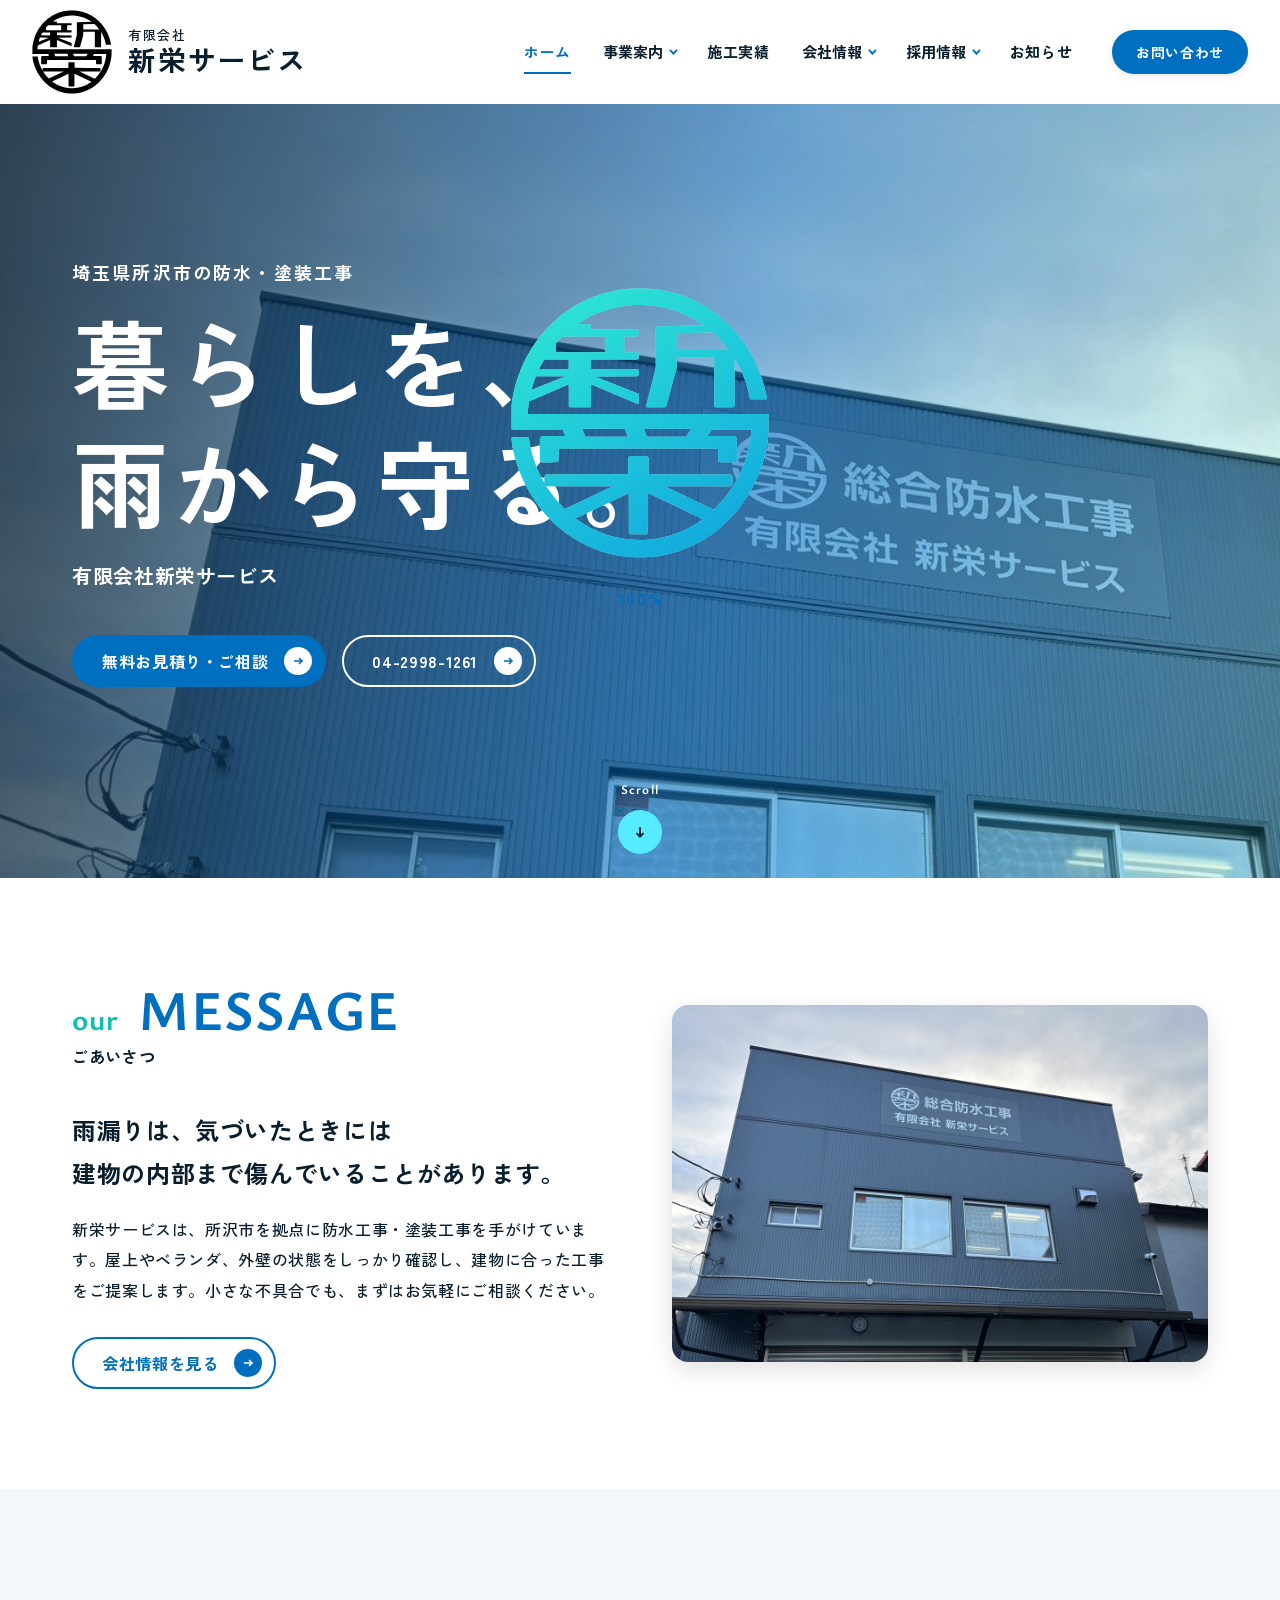
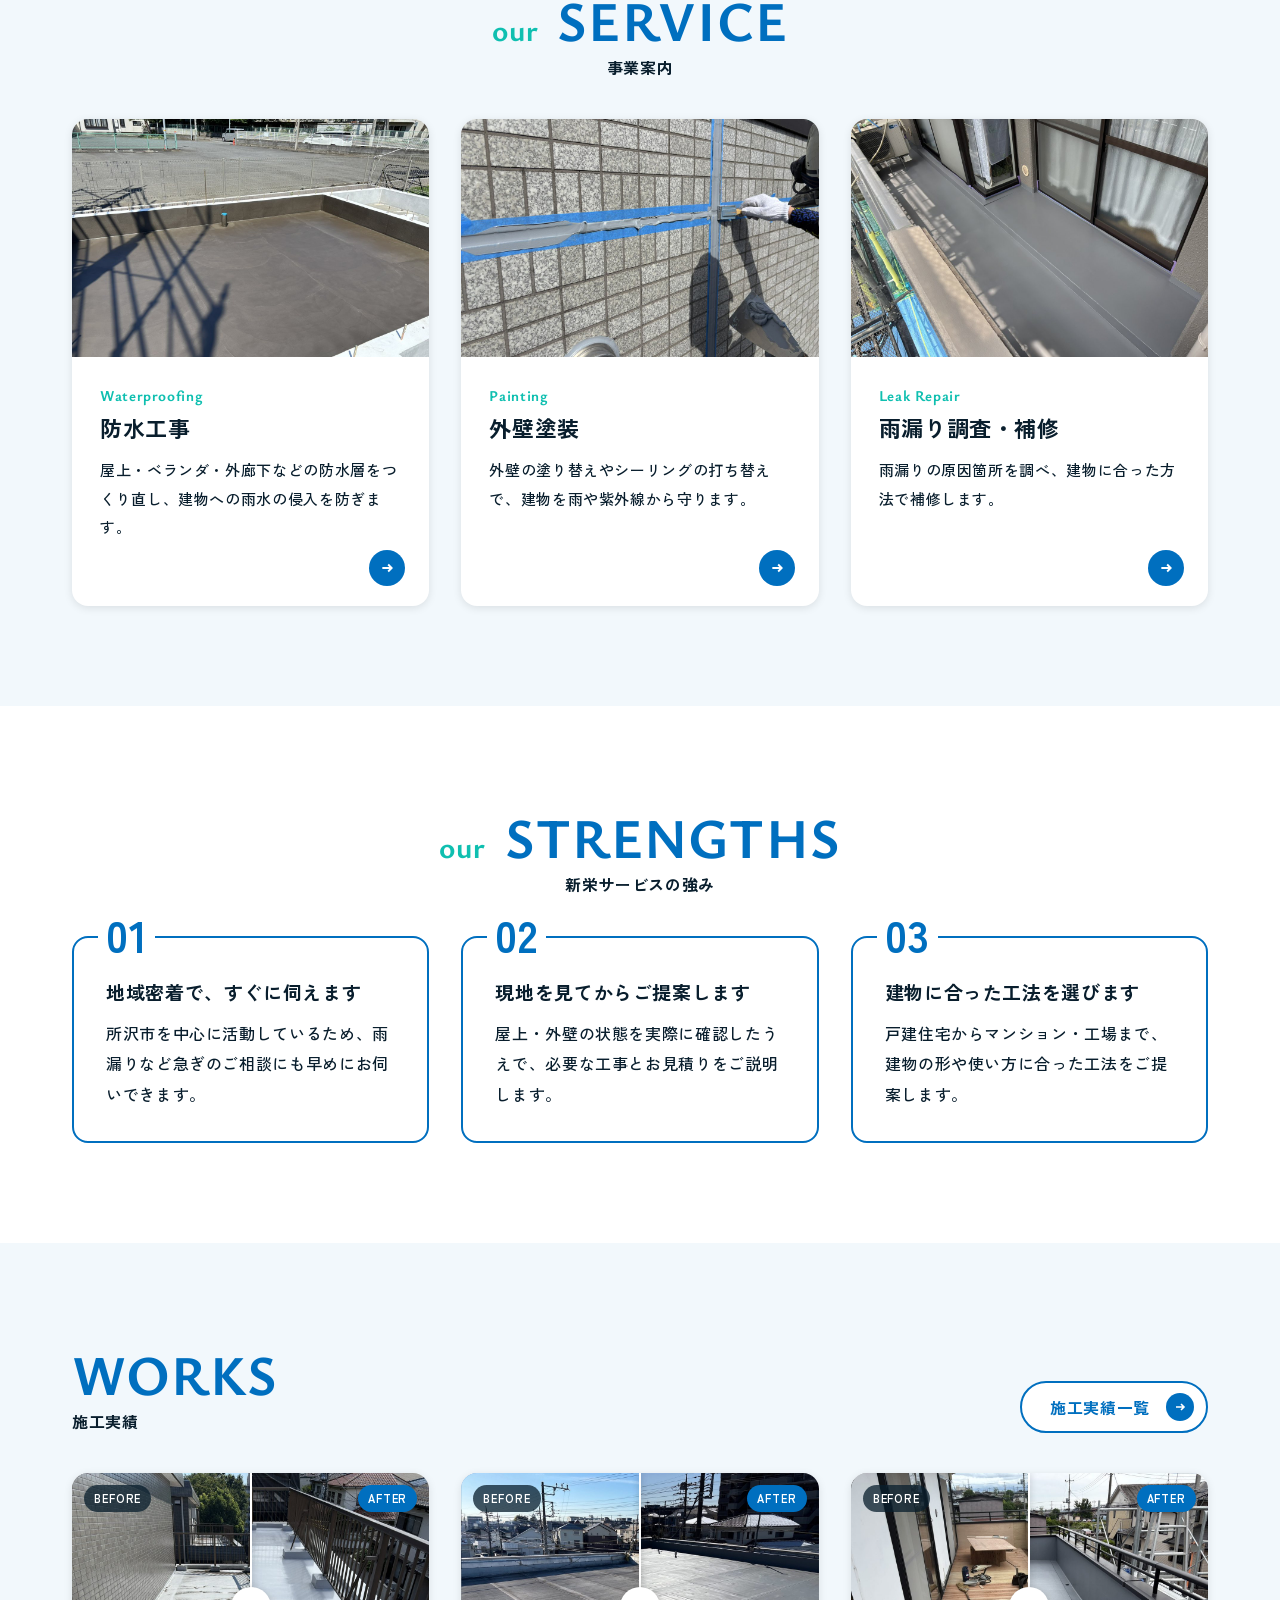
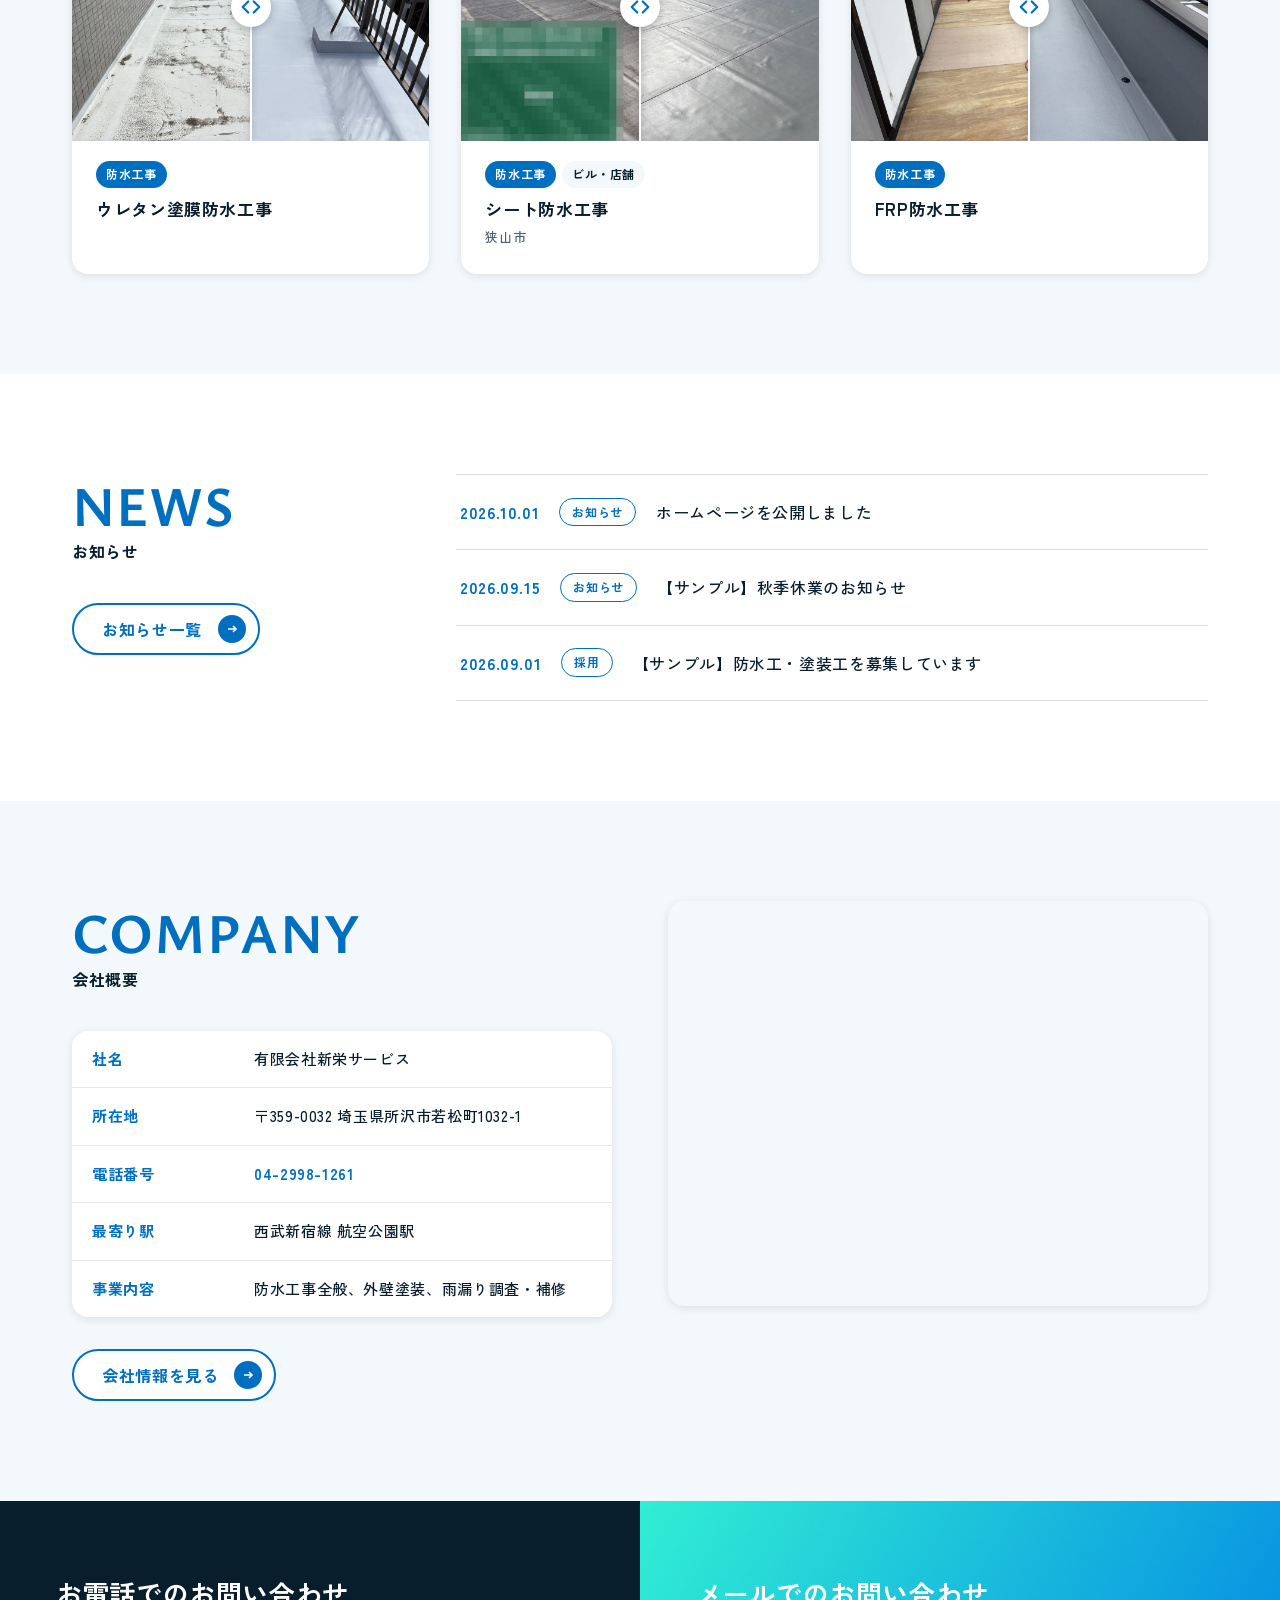
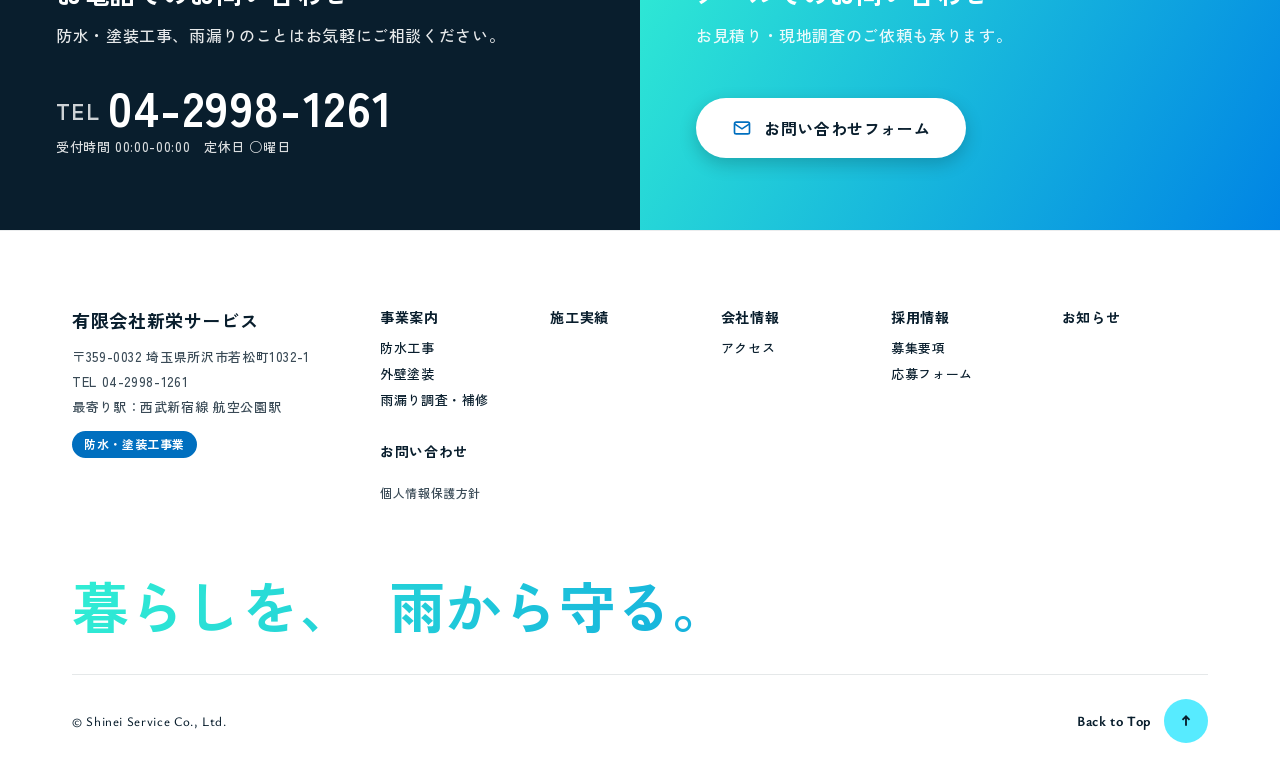
==== commit 7a5655ca: "Add files via upload" ====
--- a/index.html
+++ b/index.html
@@ -3,13 +3,13 @@
 <head>
 <meta charset="UTF-8">
 <meta name="viewport" content="width=device-width, initial-scale=1.0">
-<title>有限会社新栄サービス｜埼玉県所沢市の防水・屋根工事</title>
-<meta name="description" content="有限会社新栄サービスは埼玉県所沢市の防水・屋根工事会社です。屋上・ベランダの防水工事、屋根工事、雨漏りの調査・補修はお気軽にご相談ください。">
+<title>有限会社新栄サービス｜埼玉県所沢市の防水・塗装工事</title>
+<meta name="description" content="有限会社新栄サービスは埼玉県所沢市の防水・塗装工事会社です。屋上・ベランダの防水工事、外壁塗装、雨漏りの調査・補修はお気軽にご相談ください。">
 <meta property="og:locale" content="ja_JP">
 <meta property="og:site_name" content="有限会社新栄サービス">
 <meta property="og:type" content="website">
-<meta property="og:title" content="有限会社新栄サービス｜埼玉県所沢市の防水・屋根工事">
-<meta property="og:description" content="有限会社新栄サービスは埼玉県所沢市の防水・屋根工事会社です。屋上・ベランダの防水工事、屋根工事、雨漏りの調査・補修はお気軽にご相談ください。">
+<meta property="og:title" content="有限会社新栄サービス｜埼玉県所沢市の防水・塗装工事">
+<meta property="og:description" content="有限会社新栄サービスは埼玉県所沢市の防水・塗装工事会社です。屋上・ベランダの防水工事、外壁塗装、雨漏りの調査・補修はお気軽にご相談ください。">
 <!-- 公開時：og:image を絶対URLに -->
 <meta property="og:image" content="assets/img/common/ogp.jpg">
 <meta name="twitter:card" content="summary_large_image">
@@ -55,7 +55,7 @@
           <button class="c-gmenu__trigger" type="button" aria-expanded="false">事業案内</button>
           <div class="c-mega"><div class="c-mega__inner">
             <a class="c-mega__top" href="service.html">事業案内トップ</a>
-            <ul class="c-mega__links"><li><a href="waterproofing.html">防水工事</a></li><li><a href="roofing.html">屋根工事</a></li><li><a href="repair.html">雨漏り調査・補修</a></li></ul>
+            <ul class="c-mega__links"><li><a href="waterproofing.html">防水工事</a></li><li><a href="painting.html">外壁塗装</a></li><li><a href="repair.html">雨漏り調査・補修</a></li></ul>
           </div></div>
         </li>
         <li class=""><a href="works.html">施工実績</a></li>
@@ -92,7 +92,7 @@
       <li><a href="index.html">ホーム</a></li>
       <li class="-acc">
         <button type="button" class="c-spnav__toggle" aria-expanded="false">事業案内</button>
-        <ul><li><a href="service.html">事業案内トップ</a></li><li><a href="waterproofing.html">防水工事</a></li><li><a href="roofing.html">屋根工事</a></li><li><a href="repair.html">雨漏り調査・補修</a></li></ul>
+        <ul><li><a href="service.html">事業案内トップ</a></li><li><a href="waterproofing.html">防水工事</a></li><li><a href="painting.html">外壁塗装</a></li><li><a href="repair.html">雨漏り調査・補修</a></li></ul>
       </li>
       <li><a href="works.html">施工実績</a></li>
       <li class="-acc">
@@ -117,7 +117,7 @@
   <!-- 画像差し替え：assets/img/top/hero.jpg -->
   <div class="p-hero__img"><img src="assets/img/top/hero.jpg" alt="" class="c-img"></div>
   <div class="p-hero__inner">
-    <p class="p-hero__sub">埼玉県所沢市の防水・屋根工事</p>
+    <p class="p-hero__sub">埼玉県所沢市の防水・塗装工事</p>
     <h1 class="p-hero__catch -draft">暮らしを、<br>雨から守る。</h1>
     <p class="p-hero__name">有限会社新栄サービス</p>
     <div class="p-hero__btns">
@@ -132,12 +132,12 @@
   <div class="l-container p-message">
     <div class="p-message__text">
       <h2 class="c-sec-title"><span class="-en"><small>our</small> MESSAGE</span><span class="-jp">ごあいさつ</span></h2>
-      <p class="p-message__lead -draft">雨漏りは、気づいたときには<br>建物の内部まで傷んでいることがあります。</p>
-      <p class="-draft">新栄サービスは、所沢市を拠点に防水工事・屋根工事を手がけています。屋上やベランダ、屋根の状態をしっかり確認し、建物に合った工事をご提案します。小さな不具合でも、まずはお気軽にご相談ください。</p>
+      <p class="p-message__lead">雨漏りは、気づいたときには<br>建物の内部まで傷んでいることがあります。</p>
+      <p>新栄サービスは、所沢市を拠点に防水工事・塗装工事を手がけています。屋上やベランダ、外壁の状態をしっかり確認し、建物に合った工事をご提案します。小さな不具合でも、まずはお気軽にご相談ください。</p>
       <div class="c-align-l"><a href="company.html" class="c-btn"><span>会社情報を見る</span></a></div>
     </div>
     <!-- 画像差し替え：assets/img/top/message.jpg -->
-    <figure class="p-message__img"><img src="assets/img/top/message.jpg" alt="施工の様子" class="c-img"></figure>
+    <figure class="p-message__img"><img src="assets/img/top/message.jpg" alt="有限会社新栄サービスの社屋" class="c-img"></figure>
   </div>
 </section>
 
@@ -158,13 +158,13 @@
         </a>
       </li>
       <li>
-        <a href="roofing.html" class="c-svc-card">
-          <!-- 画像差し替え：assets/img/service/roofing.jpg -->
-          <figure><img src="assets/img/service/roofing.jpg" alt="屋根工事" class="c-img"></figure>
+        <a href="painting.html" class="c-svc-card">
+          <!-- 画像差し替え：assets/img/service/painting.jpg -->
+          <figure><img src="assets/img/service/painting.jpg" alt="外壁塗装" class="c-img"></figure>
           <div class="c-svc-card__body">
-            <p class="-en">Roofing</p>
-            <h3>屋根工事</h3>
-            <p>屋根の葺き替え・カバー工法・部分補修など、屋根の状態に合わせて施工します。</p>
+            <p class="-en">Painting</p>
+            <h3>外壁塗装</h3>
+            <p class="-draft">外壁の塗り替えやシーリングの打ち替えで、建物を雨や紫外線から守ります。</p>
             <span class="c-arrow" aria-hidden="true"></span>
           </div>
         </a>
@@ -188,9 +188,9 @@
 <section class="l-sec">
   <div class="l-container">
     <h2 class="c-sec-title -center"><span class="-en"><small>our</small> STRENGTHS</span><span class="-jp">新栄サービスの強み</span></h2>
-    <ol class="c-points -draft">
+    <ol class="c-points">
       <li><span class="-num">01</span><h3>地域密着で、すぐに伺えます</h3><p>所沢市を中心に活動しているため、雨漏りなど急ぎのご相談にも早めにお伺いできます。</p></li>
-      <li><span class="-num">02</span><h3>現地を見てからご提案します</h3><p>屋上・屋根の状態を実際に確認したうえで、必要な工事とお見積りをご説明します。</p></li>
+      <li><span class="-num">02</span><h3>現地を見てからご提案します</h3><p>屋上・外壁の状態を実際に確認したうえで、必要な工事とお見積りをご説明します。</p></li>
       <li><span class="-num">03</span><h3>建物に合った工法を選びます</h3><p>戸建住宅からマンション・工場まで、建物の形や使い方に合った工法をご提案します。</p></li>
     </ol>
   </div>
@@ -204,30 +204,49 @@
     </div>
     <ul class="c-works-grid">
       <li class="c-works-card" data-cat="waterproofing">
-        <!-- 画像差し替え：assets/img/works/works_01.jpg -->
-        <figure><img src="assets/img/works/works_01.jpg" alt="ベランダ防水工事" class="c-img"></figure>
-        <div class="c-works-card__body -draft">
-          <p class="c-works-card__tags"><span class="-waterproofing">防水工事</span><span>戸建住宅</span></p>
-          <h3>【サンプル】ベランダ防水工事</h3>
-          <p class="c-works-card__place">所沢市</p>
-        </div>
-      </li>
-      <li class="c-works-card" data-cat="roofing">
-        <!-- 画像差し替え：assets/img/works/works_02.jpg -->
-        <figure><img src="assets/img/works/works_02.jpg" alt="屋根カバー工法" class="c-img"></figure>
-        <div class="c-works-card__body -draft">
-          <p class="c-works-card__tags"><span class="-roofing">屋根工事</span><span>戸建住宅</span></p>
-          <h3>【サンプル】屋根カバー工法</h3>
-          <p class="c-works-card__place">所沢市</p>
+        <!-- 画像：assets/img/works/urethane_before.jpg（施工前）／urethane_after.jpg（施工後） -->
+        <div class="c-ba" style="--pos:50%">
+          <img src="assets/img/works/urethane_after.jpg" alt="ウレタン塗膜防水工事の施工後" class="c-ba__img" loading="lazy">
+          <div class="c-ba__before"><img src="assets/img/works/urethane_before.jpg" alt="ウレタン塗膜防水工事の施工前" class="c-ba__img" loading="lazy"></div>
+          <span class="c-ba__label -before" aria-hidden="true">BEFORE</span>
+          <span class="c-ba__label -after" aria-hidden="true">AFTER</span>
+          <span class="c-ba__handle" aria-hidden="true"></span>
+          <input type="range" class="c-ba__range" min="0" max="100" value="50" aria-label="ウレタン塗膜防水工事：施工前と施工後を見比べる">
+        </div>
+        <div class="c-works-card__body">
+          <p class="c-works-card__tags"><span class="-waterproofing">防水工事</span></p>
+          <h3>ウレタン塗膜防水工事</h3>
         </div>
       </li>
       <li class="c-works-card" data-cat="waterproofing">
-        <!-- 画像差し替え：assets/img/works/works_03.jpg -->
-        <figure><img src="assets/img/works/works_03.jpg" alt="屋上防水工事" class="c-img"></figure>
-        <div class="c-works-card__body -draft">
-          <p class="c-works-card__tags"><span class="-waterproofing">防水工事</span><span>マンション・アパート</span></p>
-          <h3>【サンプル】屋上防水工事</h3>
-          <p class="c-works-card__place">所沢市</p>
+        <!-- 画像：assets/img/works/sheet_before.jpg（施工前）／sheet_after.jpg（施工後） -->
+        <div class="c-ba" style="--pos:50%">
+          <img src="assets/img/works/sheet_after.jpg" alt="シート防水工事の施工後" class="c-ba__img" loading="lazy">
+          <div class="c-ba__before"><img src="assets/img/works/sheet_before.jpg" alt="シート防水工事の施工前" class="c-ba__img" loading="lazy"></div>
+          <span class="c-ba__label -before" aria-hidden="true">BEFORE</span>
+          <span class="c-ba__label -after" aria-hidden="true">AFTER</span>
+          <span class="c-ba__handle" aria-hidden="true"></span>
+          <input type="range" class="c-ba__range" min="0" max="100" value="50" aria-label="シート防水工事：施工前と施工後を見比べる">
+        </div>
+        <div class="c-works-card__body">
+          <p class="c-works-card__tags"><span class="-waterproofing">防水工事</span><span>ビル・店舗</span></p>
+          <h3>シート防水工事</h3>
+          <p class="c-works-card__place">狭山市</p>
+        </div>
+      </li>
+      <li class="c-works-card" data-cat="waterproofing">
+        <!-- 画像：assets/img/works/frp_before.jpg（施工前）／frp_after.jpg（施工後） -->
+        <div class="c-ba" style="--pos:50%">
+          <img src="assets/img/works/frp_after.jpg" alt="FRP防水工事の施工後" class="c-ba__img" loading="lazy">
+          <div class="c-ba__before"><img src="assets/img/works/frp_before.jpg" alt="FRP防水工事の施工前" class="c-ba__img" loading="lazy"></div>
+          <span class="c-ba__label -before" aria-hidden="true">BEFORE</span>
+          <span class="c-ba__label -after" aria-hidden="true">AFTER</span>
+          <span class="c-ba__handle" aria-hidden="true"></span>
+          <input type="range" class="c-ba__range" min="0" max="100" value="50" aria-label="FRP防水工事：施工前と施工後を見比べる">
+        </div>
+        <div class="c-works-card__body">
+          <p class="c-works-card__tags"><span class="-waterproofing">防水工事</span></p>
+          <h3>FRP防水工事</h3>
         </div>
       </li>
     </ul>
@@ -243,7 +262,7 @@
     <ul class="c-news">
       <li><span class="-date">2026.10.01</span><span class="-cat">お知らせ</span><span class="-ttl">ホームページを公開しました</span></li>
       <li><span class="-date">2026.09.15</span><span class="-cat">お知らせ</span><span class="-ttl">【サンプル】秋季休業のお知らせ</span></li>
-      <li><span class="-date">2026.09.01</span><span class="-cat">採用</span><span class="-ttl">【サンプル】防水工・屋根工を募集しています</span></li>
+      <li><span class="-date">2026.09.01</span><span class="-cat">採用</span><span class="-ttl">【サンプル】防水工・塗装工を募集しています</span></li>
     </ul>
   </div>
 </section>
@@ -257,7 +276,7 @@
         <tr><th scope="row">所在地</th><td>〒359-0032 埼玉県所沢市若松町1032-1</td></tr>
         <tr><th scope="row">電話番号</th><td><a href="tel:0429981261">04-2998-1261</a></td></tr>
         <tr><th scope="row">最寄り駅</th><td>西武新宿線 航空公園駅</td></tr>
-        <tr><th scope="row">事業内容</th><td>防水・屋根工事業</td></tr>
+        <tr><th scope="row">事業内容</th><td>防水工事全般、外壁塗装、雨漏り調査・補修</td></tr>
       </tbody></table>
       <div class="c-align-l"><a href="company.html" class="c-btn"><span>会社情報を見る</span></a></div>
     </div>
@@ -273,7 +292,7 @@
   <div class="c-cta__box -main">
     <div class="c-cta__head">
       <h2>お電話でのお問い合わせ</h2>
-      <p>防水・屋根工事、雨漏りのことはお気軽にご相談ください。</p>
+      <p>防水・塗装工事、雨漏りのことはお気軽にご相談ください。</p>
     </div>
     <div class="c-cta__actions">
       <div class="c-cta__tel">
@@ -287,8 +306,6 @@
       <h2>メールでのお問い合わせ</h2>
       <p>お見積り・現地調査のご依頼も承ります。</p>
     </div>
-    <!-- 画像差し替え：assets/img/common/cta.jpg -->
-    <figure class="c-cta__img"><img src="assets/img/common/cta.jpg" alt="施工の様子" class="c-img"></figure>
     <div class="c-cta__actions">
       <a href="contact.html" class="c-cta__form">お問い合わせフォーム</a>
     </div>
@@ -305,10 +322,10 @@
           TEL <a href="tel:0429981261">04-2998-1261</a><br>
           最寄り駅：西武新宿線 航空公園駅
         </address>
-        <p class="l-footer__biz">防水・屋根工事業</p>
+        <p class="l-footer__biz">防水・塗装工事業</p>
       </div>
       <nav class="l-footer__nav" aria-label="フッターメニュー">
-        <div><p class="-head"><a href="service.html">事業案内</a></p><ul><li><a href="waterproofing.html">防水工事</a></li><li><a href="roofing.html">屋根工事</a></li><li><a href="repair.html">雨漏り調査・補修</a></li></ul></div><div><p class="-head"><a href="works.html">施工実績</a></p></div><div><p class="-head"><a href="company.html">会社情報</a></p><ul><li><a href="company.html#access">アクセス</a></li></ul></div><div><p class="-head"><a href="recruit.html">採用情報</a></p><ul><li><a href="recruit.html#requirements">募集要項</a></li><li><a href="contact.html?type=recruit">応募フォーム</a></li></ul></div><div><p class="-head"><a href="news.html">お知らせ</a></p></div><div><p class="-head"><a href="contact.html">お問い合わせ</a></p><p class="-small"><a href="privacy.html">個人情報保護方針</a></p></div>
+        <div><p class="-head"><a href="service.html">事業案内</a></p><ul><li><a href="waterproofing.html">防水工事</a></li><li><a href="painting.html">外壁塗装</a></li><li><a href="repair.html">雨漏り調査・補修</a></li></ul></div><div><p class="-head"><a href="works.html">施工実績</a></p></div><div><p class="-head"><a href="company.html">会社情報</a></p><ul><li><a href="company.html#access">アクセス</a></li></ul></div><div><p class="-head"><a href="recruit.html">採用情報</a></p><ul><li><a href="recruit.html#requirements">募集要項</a></li><li><a href="contact.html?type=recruit">応募フォーム</a></li></ul></div><div><p class="-head"><a href="news.html">お知らせ</a></p></div><div><p class="-head"><a href="contact.html">お問い合わせ</a></p><p class="-small"><a href="privacy.html">個人情報保護方針</a></p></div>
       </nav>
     </div>
     <div class="l-footer__copy">
--- a/assets/css/style.css
+++ b/assets/css/style.css
@@ -613,3 +613,22 @@
 /* 仮原稿マーカー（body の is-draft-mode を外すと消える） */
 .is-draft-mode .-draft { background-color: rgba(255, 230, 0, .28); outline: 2px dashed rgba(230, 180, 0, .85); outline-offset: 4px; border-radius: 2px; }
 .is-draft-mode .l-footer__copy .-draft { background-color: transparent; background-image: var(--grad); outline-offset: 8px; }
+
+/* ご依頼の流れの下：着工までの目安・お支払い方法 */
+.c-flow-info { max-width: 800px; margin: 48px auto 0; }
+.c-works-card__tags .-painting { background: var(--c-teal); color: var(--c-white); }
+
+/* 施工実績：Before/After スライダー */
+.c-ba { position: relative; aspect-ratio: 4 / 3; overflow: hidden; cursor: ew-resize; touch-action: pan-y; user-select: none; -webkit-user-select: none; background: var(--c-pale); }
+.c-ba__img { display: block; width: 100%; height: 100%; object-fit: cover; pointer-events: none; }
+.c-ba__before { position: absolute; inset: 0; clip-path: inset(0 calc(100% - var(--pos)) 0 0); }
+.c-ba__label { position: absolute; top: 12px; font-size: 11px; font-weight: 700; letter-spacing: .08em; padding: 3px 10px; border-radius: 999px; color: var(--c-white); pointer-events: none; }
+.c-ba__label.-before { left: 12px; background: rgba(9,30,45,.75); }
+.c-ba__label.-after { right: 12px; background: var(--c-blue); }
+.c-ba__handle { position: absolute; top: 0; bottom: 0; left: var(--pos); width: 2px; margin-left: -1px; background: var(--c-white); box-shadow: 0 0 6px rgba(0,0,0,.3); pointer-events: none; }
+.c-ba__handle::after { content: ""; position: absolute; top: 50%; left: 50%; width: 40px; height: 40px; margin: -20px 0 0 -20px; border-radius: 50%; background: var(--c-white) url("data:image/svg+xml,%3Csvg xmlns='http://www.w3.org/2000/svg' viewBox='0 0 24 24' fill='none' stroke='%23006FBF' stroke-width='2.4' stroke-linecap='round' stroke-linejoin='round'%3E%3Cpath d='M9 6l-6 6 6 6M15 6l6 6-6 6'/%3E%3C/svg%3E") center / 22px no-repeat; box-shadow: 0 2px 8px rgba(0,0,0,.25); }
+.c-ba__range { position: absolute; inset: 0; width: 100%; height: 100%; margin: 0; opacity: 0; pointer-events: none; -webkit-appearance: none; appearance: none; }
+.c-ba__range::-webkit-slider-thumb { -webkit-appearance: none; width: 44px; height: 100vh; }
+.c-ba__range::-moz-range-thumb { width: 44px; height: 100vh; border: 0; }
+.c-ba:has(.c-ba__range:focus-visible) .c-ba__handle::after { outline: 3px solid var(--c-teal); outline-offset: 2px; }
+.c-works-empty { text-align: center; padding: 40px 0; opacity: .7; }
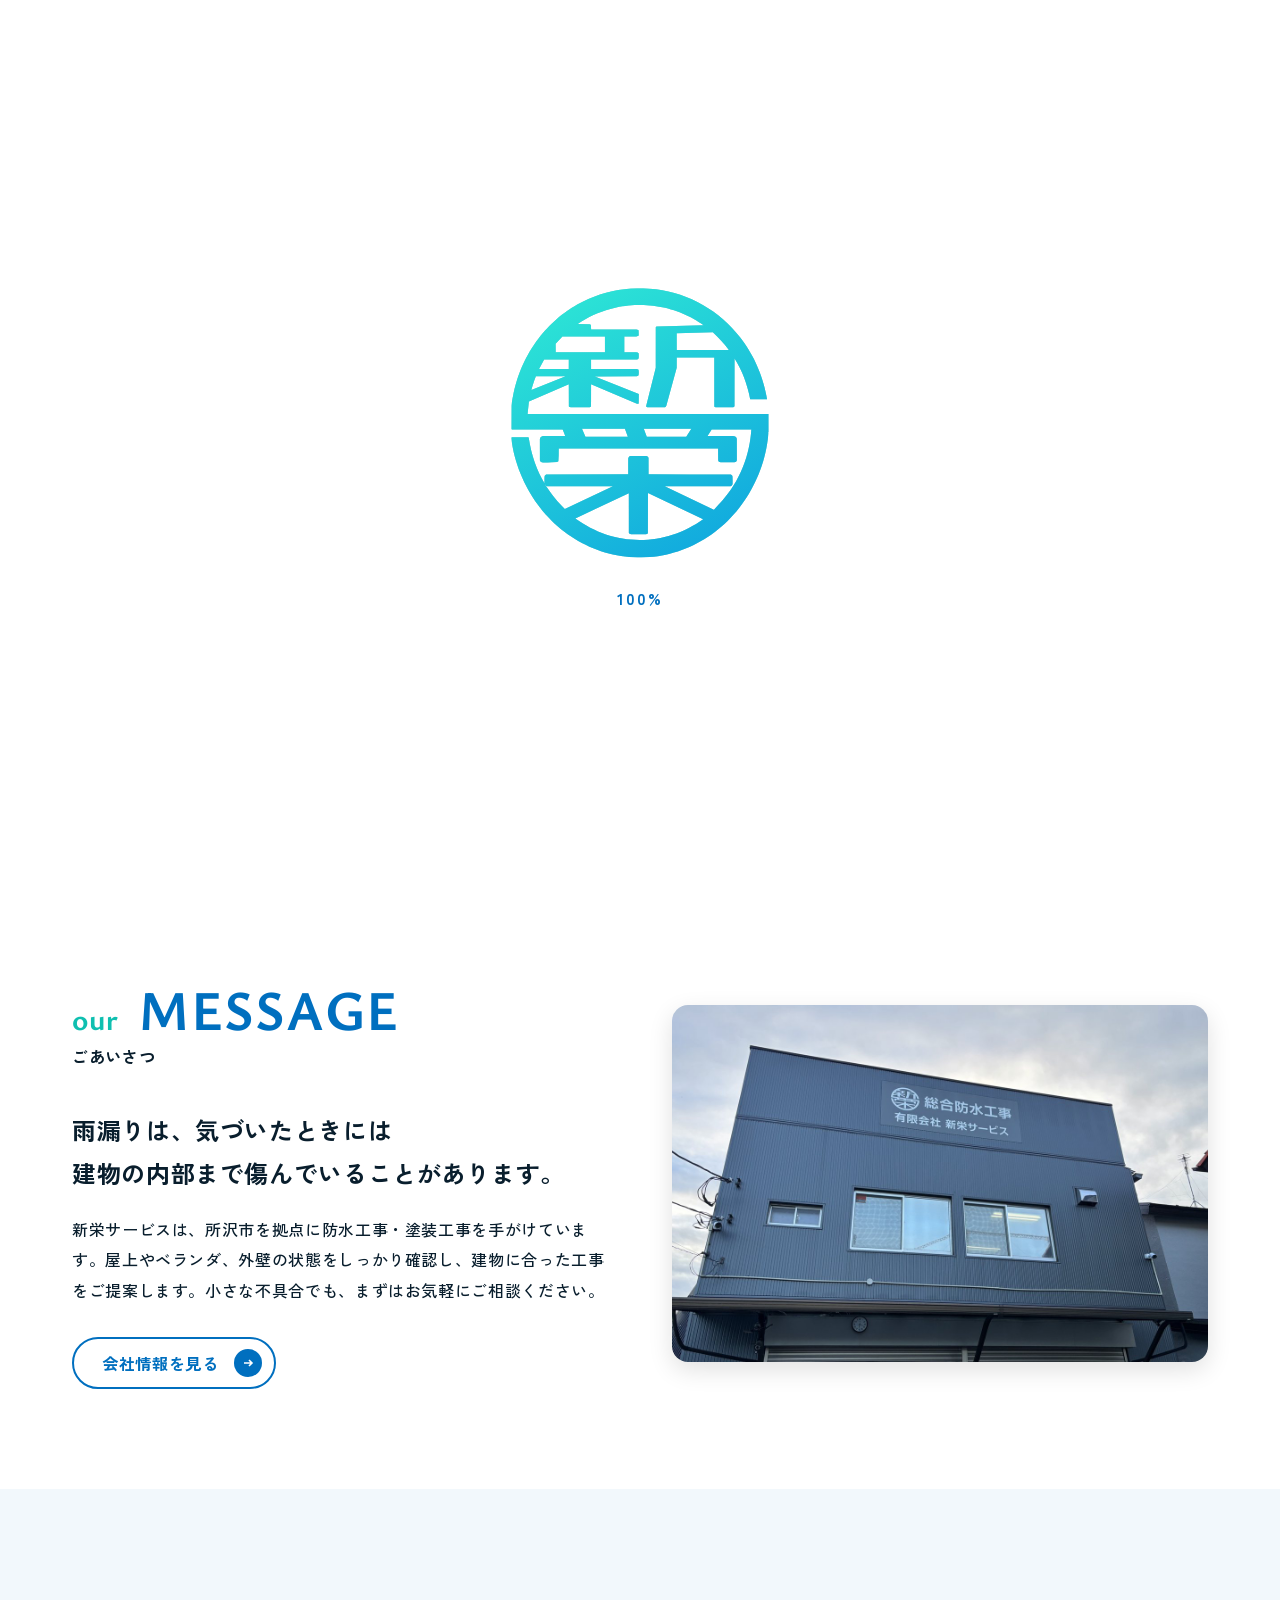
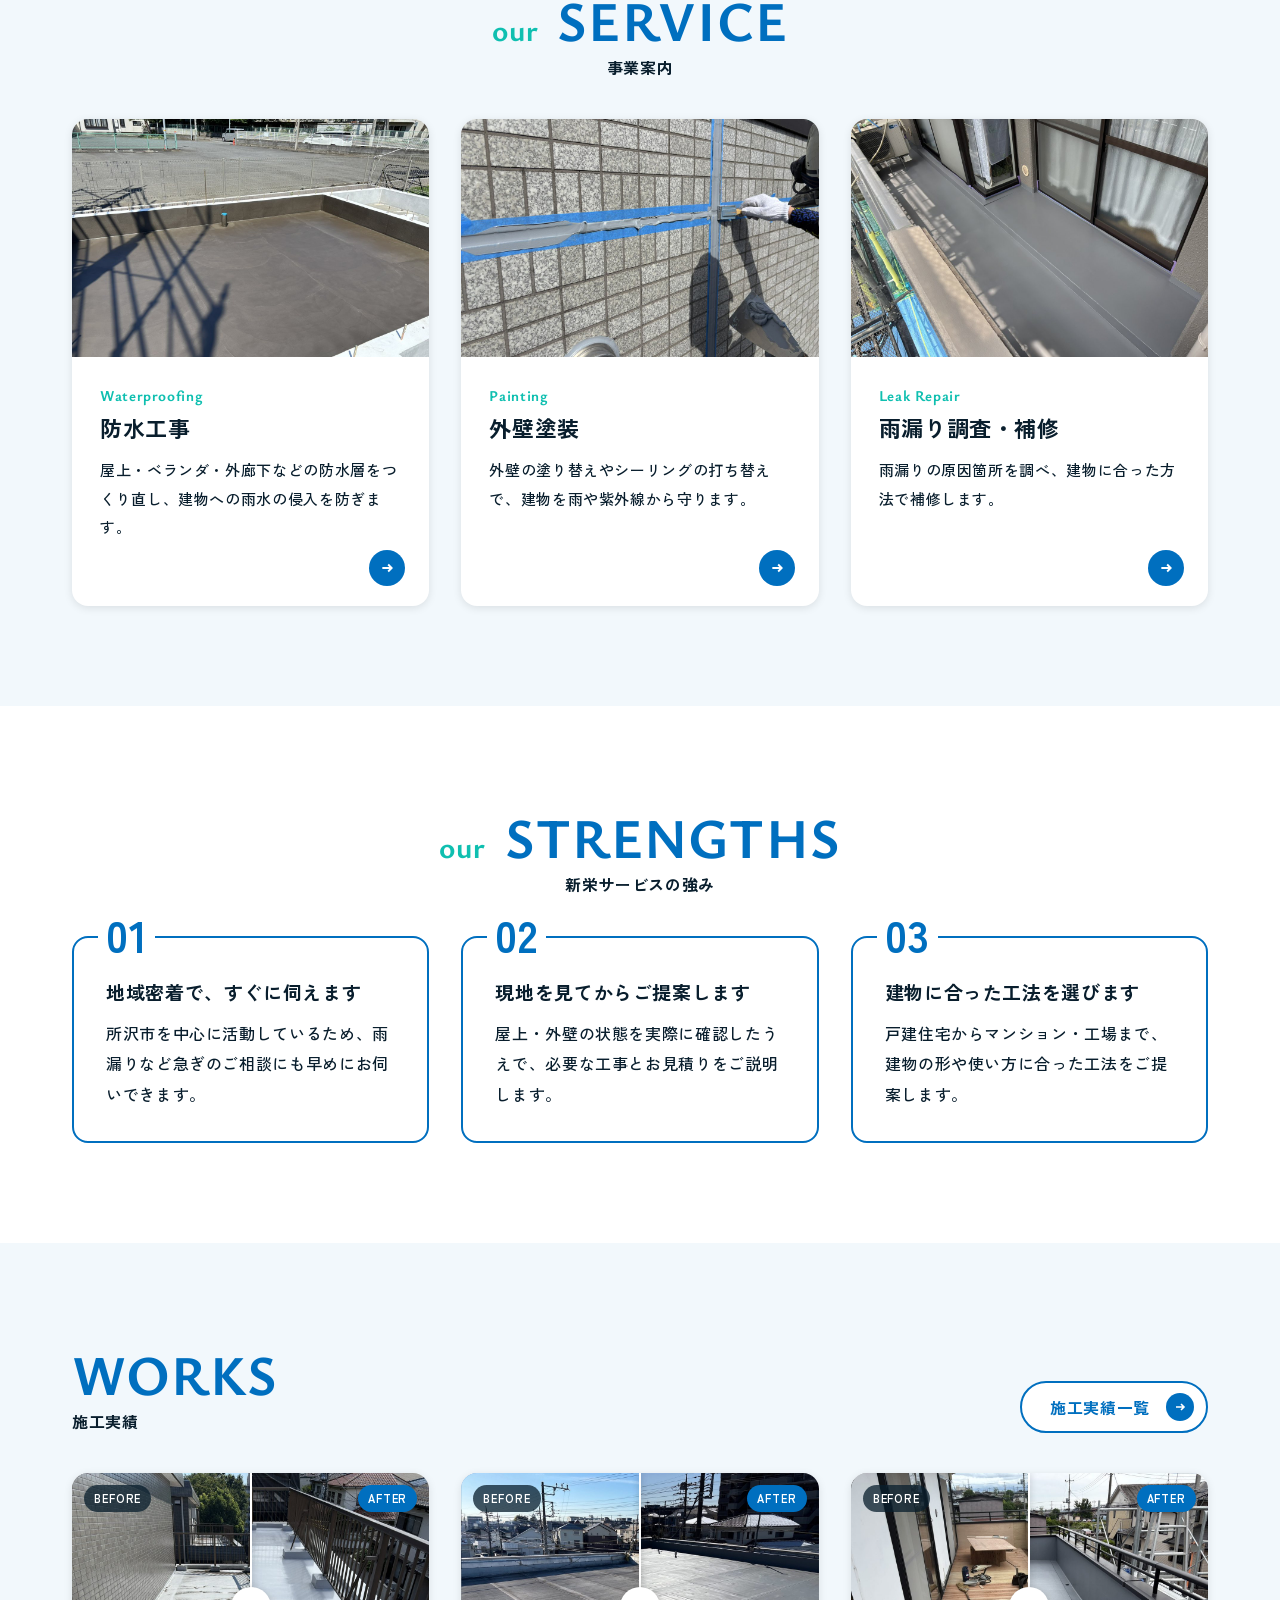
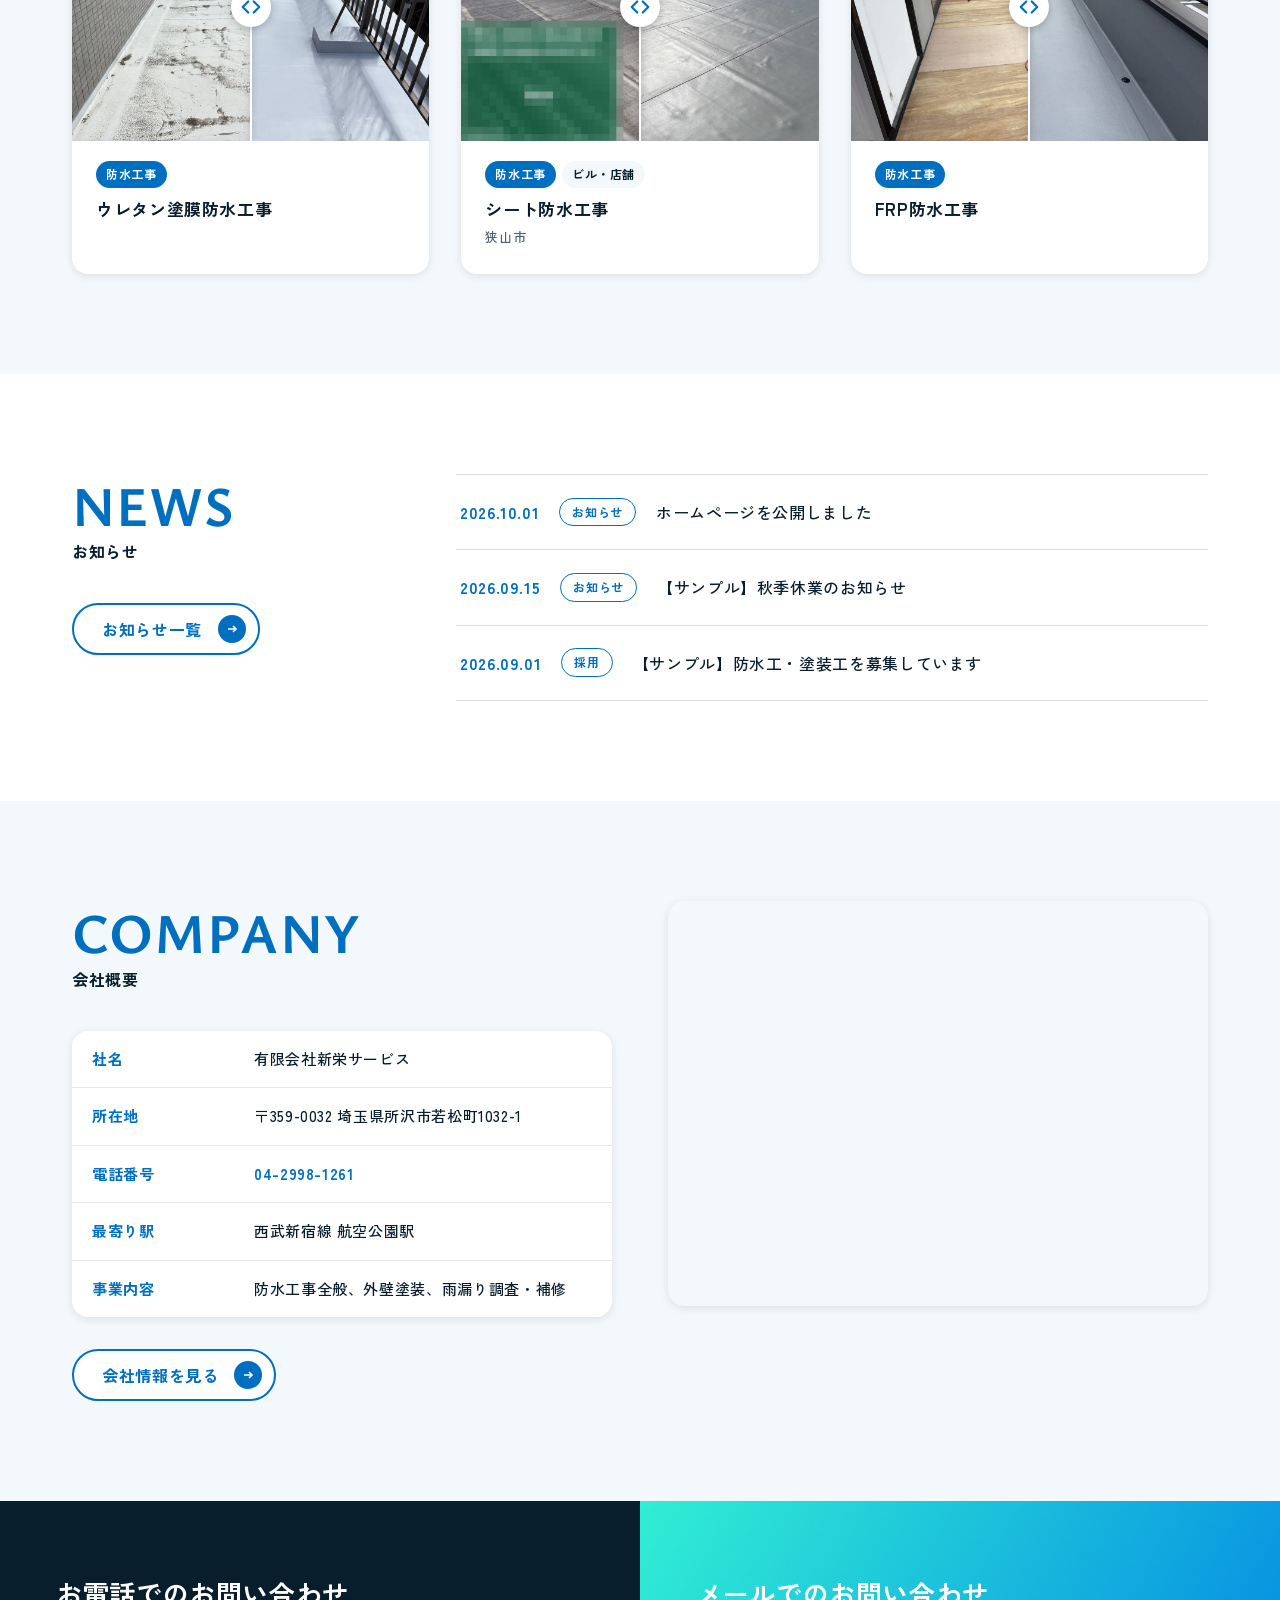
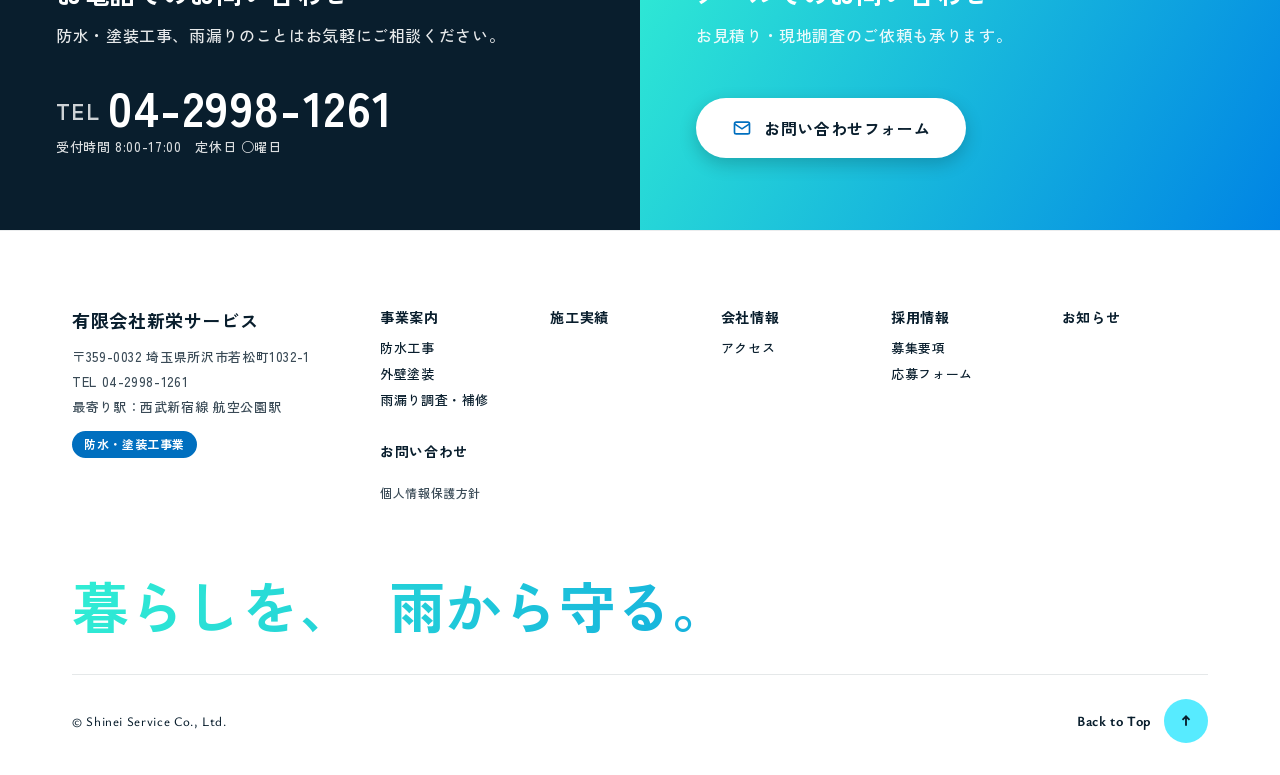
==== commit 02f54a72: "Add files via upload" ====
--- a/index.html
+++ b/index.html
@@ -297,7 +297,7 @@
     <div class="c-cta__actions">
       <div class="c-cta__tel">
         <a href="tel:0429981261">04-2998-1261</a>
-        <p class="-draft">受付時間 00:00-00:00　定休日 ○曜日</p>
+        <p class="-draft">受付時間 8:00-17:00　定休日 ○曜日</p>
       </div>
     </div>
   </div>
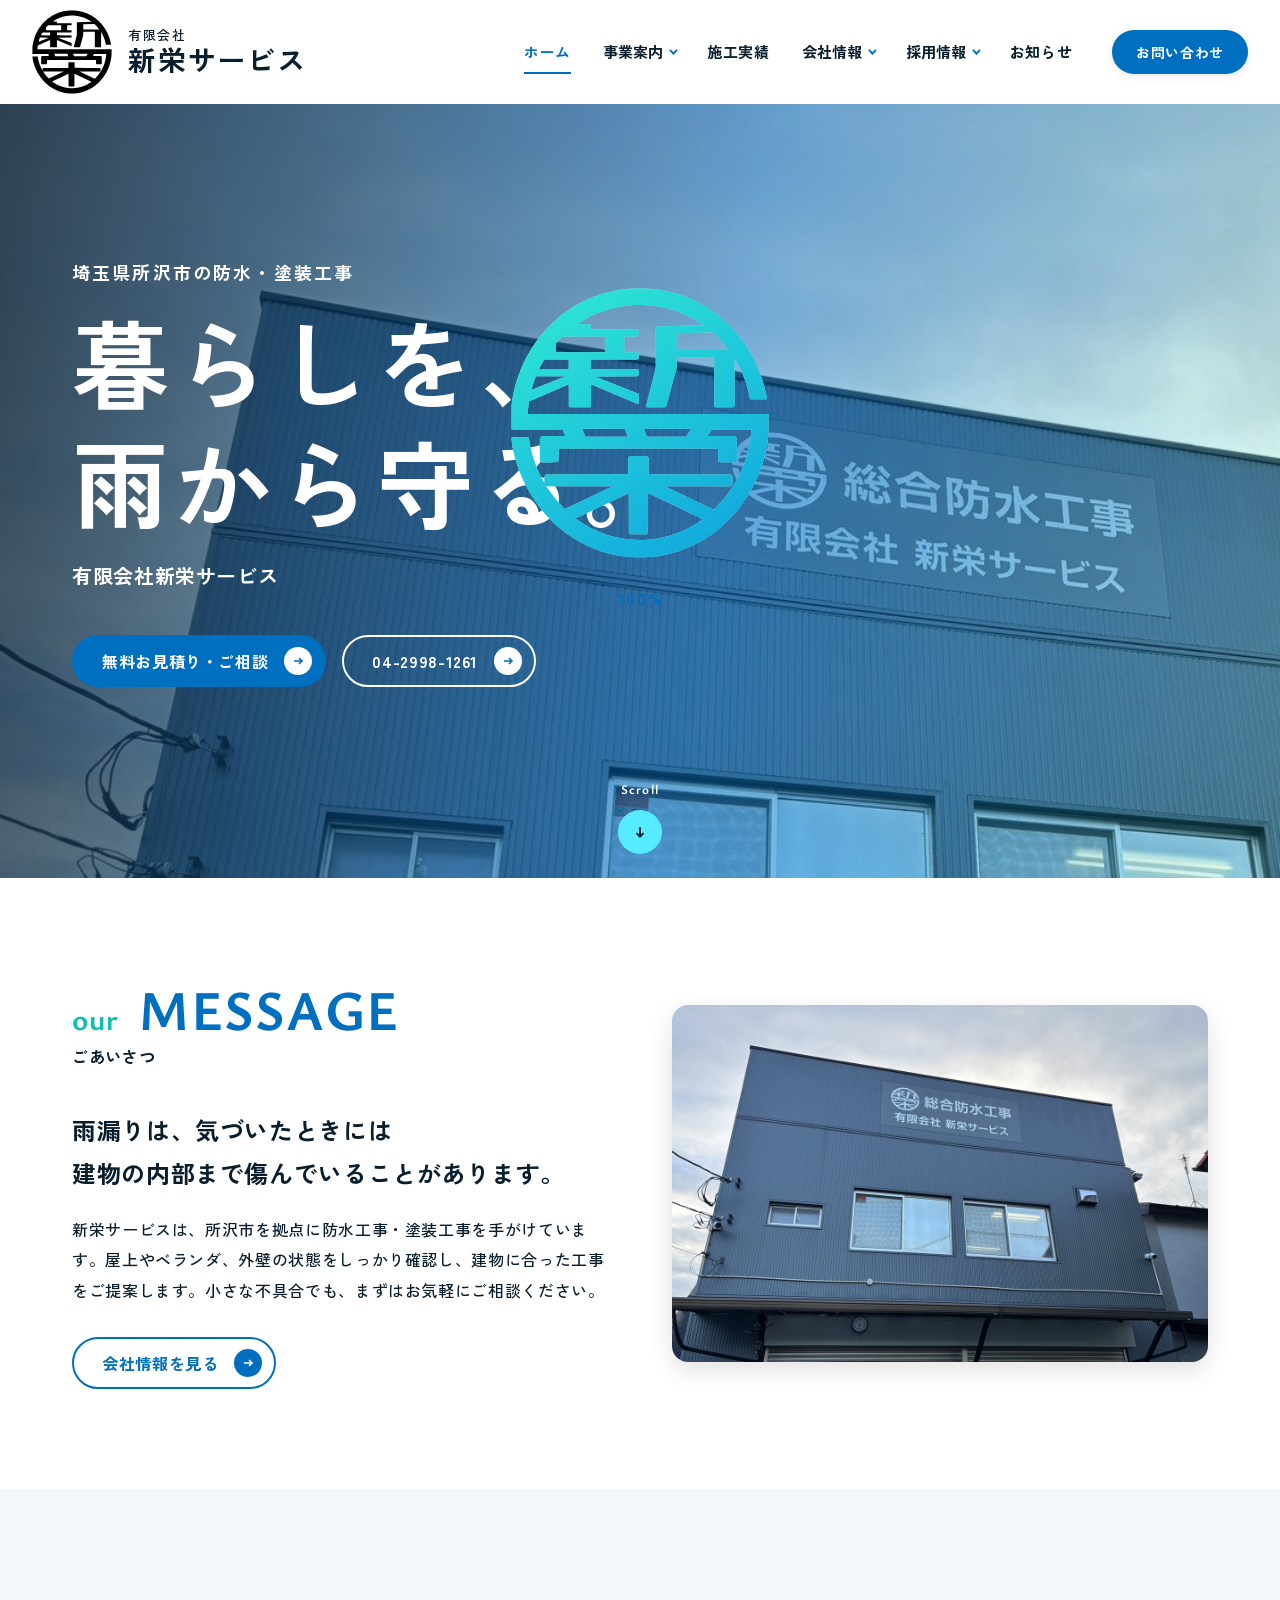
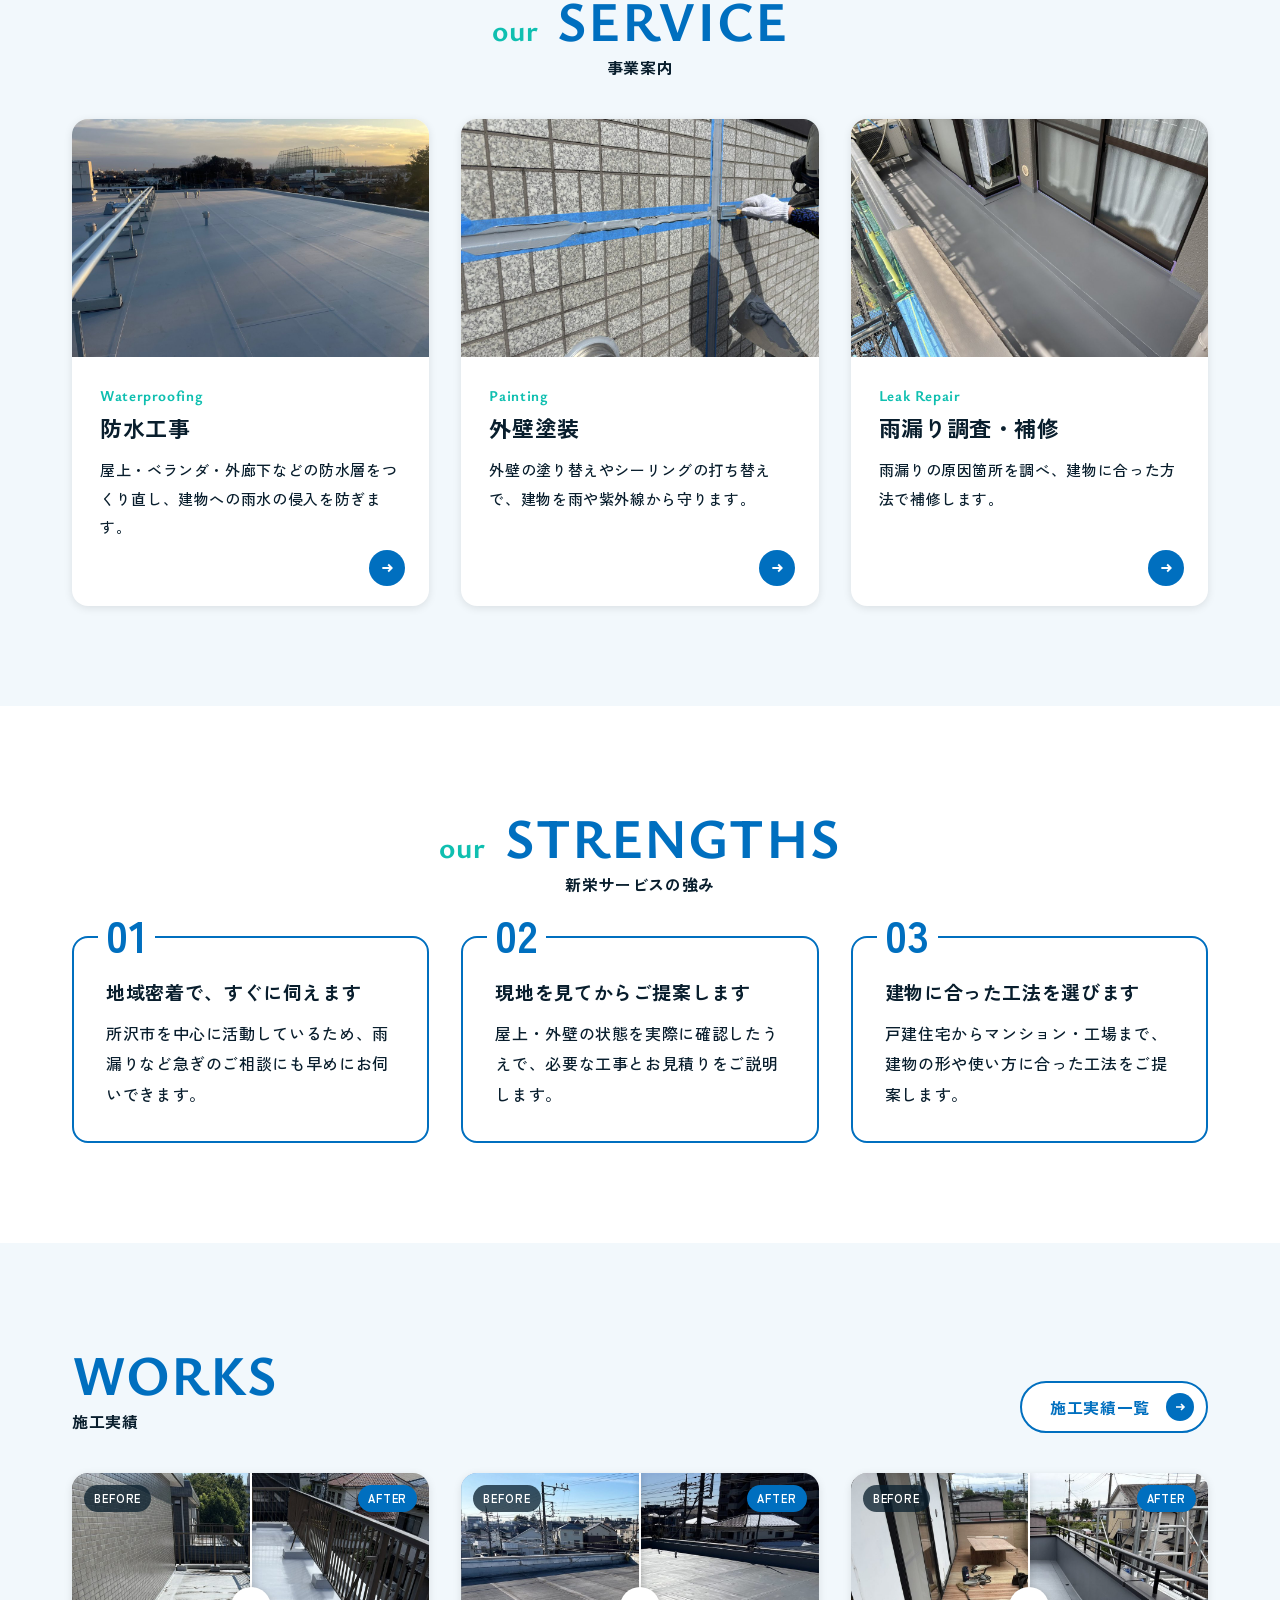
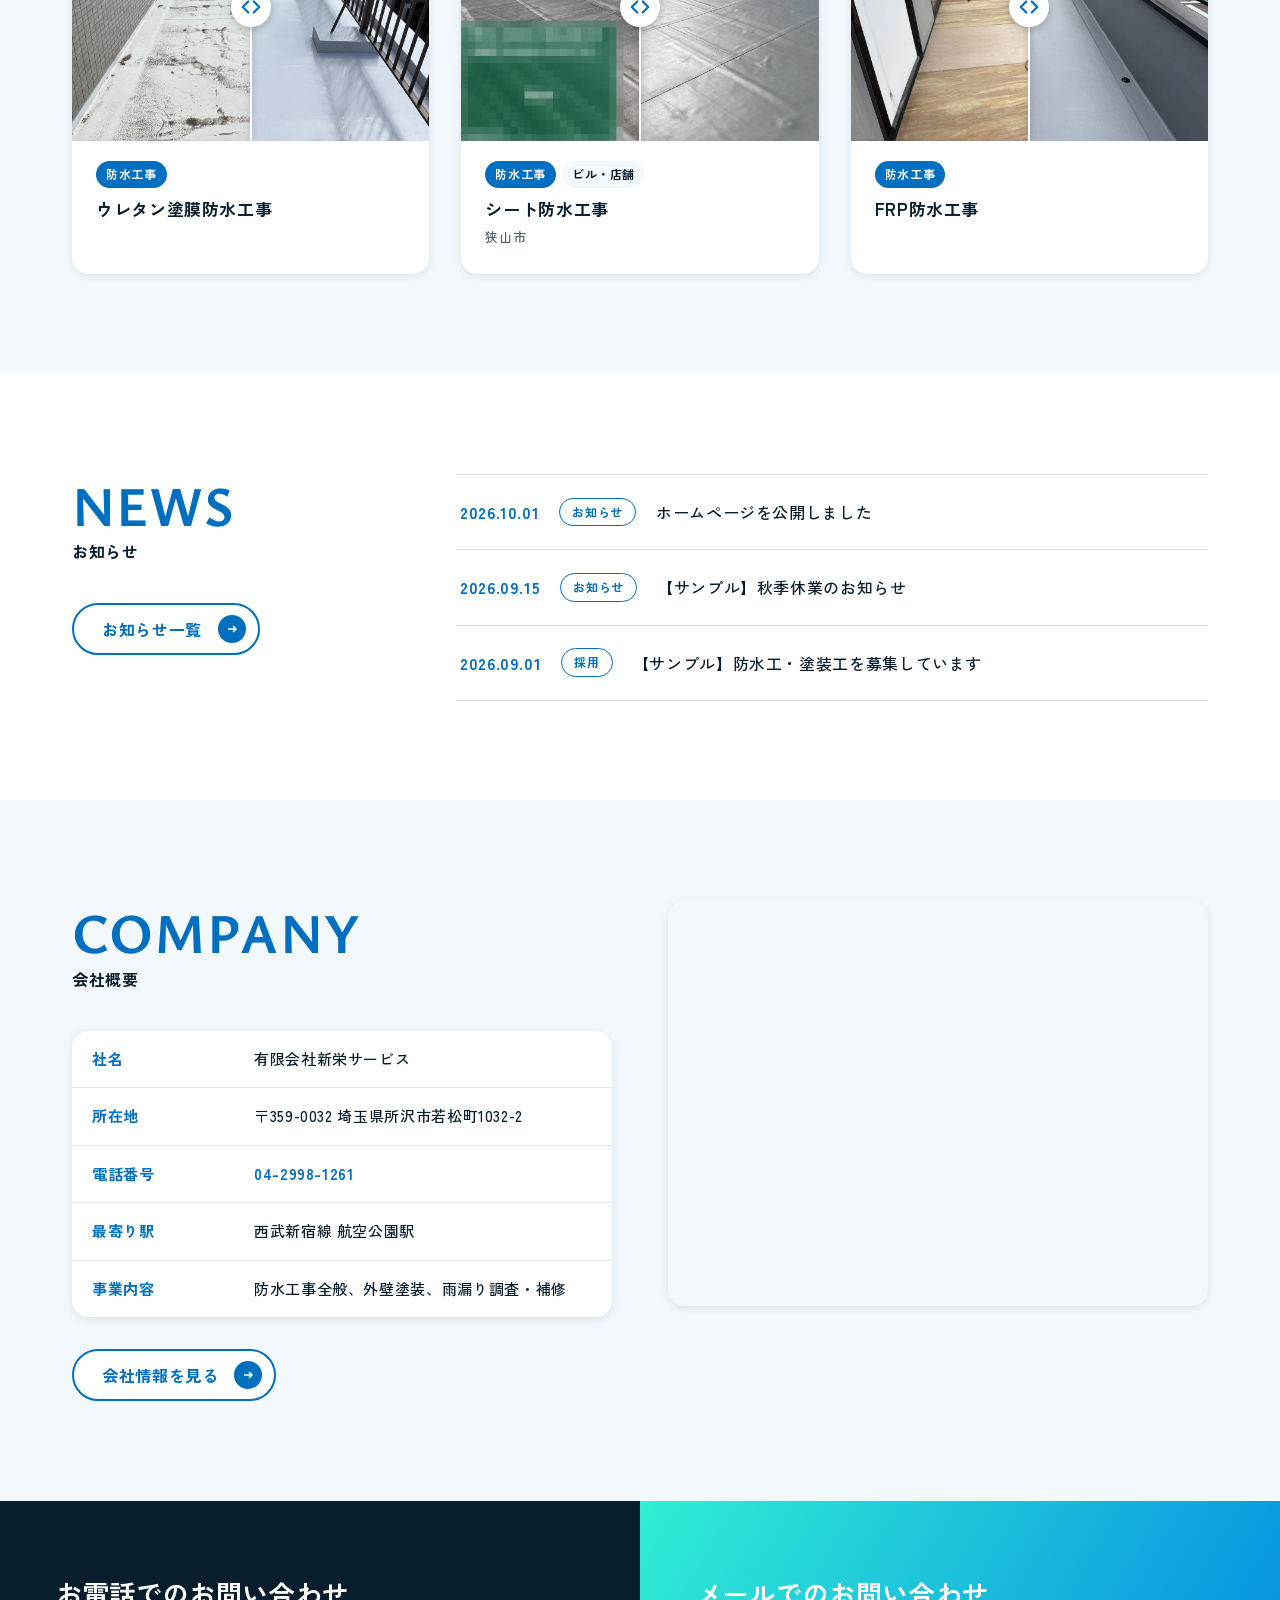
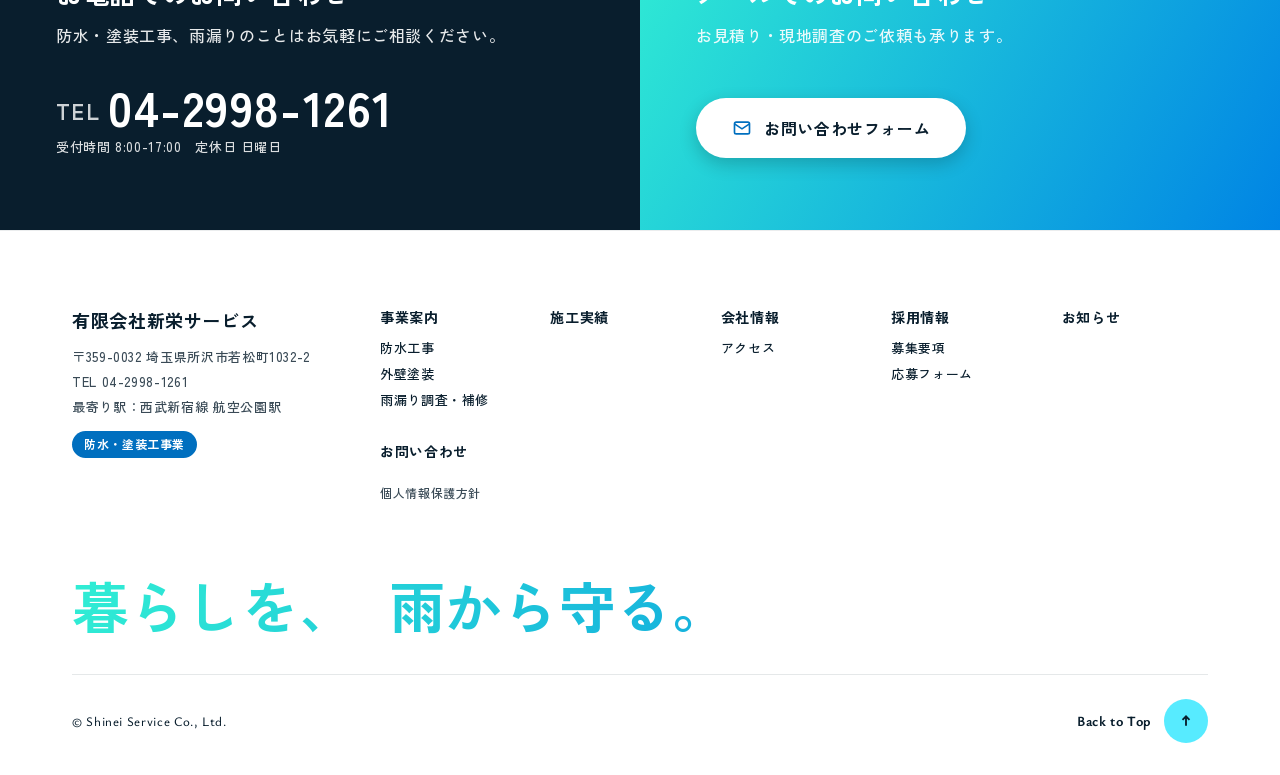
==== commit 956a0b50: "Add files via upload" ====
--- a/index.html
+++ b/index.html
@@ -147,8 +147,8 @@
     <ul class="c-svc-grid">
       <li>
         <a href="waterproofing.html" class="c-svc-card">
-          <!-- 画像差し替え：assets/img/service/waterproofing.jpg -->
-          <figure><img src="assets/img/service/waterproofing.jpg" alt="防水工事" class="c-img"></figure>
+          <!-- 画像：assets/img/service/waterproofing-roof.jpg -->
+          <figure><img src="assets/img/service/waterproofing-roof.jpg" alt="防水工事" class="c-img"></figure>
           <div class="c-svc-card__body">
             <p class="-en">Waterproofing</p>
             <h3>防水工事</h3>
@@ -273,7 +273,7 @@
       <h2 class="c-sec-title"><span class="-en">COMPANY</span><span class="-jp">会社概要</span></h2>
       <table class="c-table -compact"><tbody>
         <tr><th scope="row">社名</th><td>有限会社新栄サービス</td></tr>
-        <tr><th scope="row">所在地</th><td>〒359-0032 埼玉県所沢市若松町1032-1</td></tr>
+        <tr><th scope="row">所在地</th><td>〒359-0032 埼玉県所沢市若松町1032-2</td></tr>
         <tr><th scope="row">電話番号</th><td><a href="tel:0429981261">04-2998-1261</a></td></tr>
         <tr><th scope="row">最寄り駅</th><td>西武新宿線 航空公園駅</td></tr>
         <tr><th scope="row">事業内容</th><td>防水工事全般、外壁塗装、雨漏り調査・補修</td></tr>
@@ -281,7 +281,7 @@
       <div class="c-align-l"><a href="company.html" class="c-btn"><span>会社情報を見る</span></a></div>
     </div>
     <div class="c-map">
-      <iframe src="https://www.google.com/maps?q=埼玉県所沢市若松町1032-1&amp;output=embed" title="有限会社新栄サービスの地図" loading="lazy" referrerpolicy="no-referrer-when-downgrade"></iframe>
+      <iframe src="https://www.google.com/maps?q=埼玉県所沢市若松町1032-2&amp;output=embed" title="有限会社新栄サービスの地図" loading="lazy" referrerpolicy="no-referrer-when-downgrade"></iframe>
     </div>
   </div>
 </section>
@@ -297,7 +297,7 @@
     <div class="c-cta__actions">
       <div class="c-cta__tel">
         <a href="tel:0429981261">04-2998-1261</a>
-        <p class="-draft">受付時間 8:00-17:00　定休日 ○曜日</p>
+        <p>受付時間 8:00-17:00　定休日 日曜日</p>
       </div>
     </div>
   </div>
@@ -318,7 +318,7 @@
       <div class="l-footer__title">
         有限会社新栄サービス
         <address>
-          〒359-0032 埼玉県所沢市若松町1032-1<br>
+          〒359-0032 埼玉県所沢市若松町1032-2<br>
           TEL <a href="tel:0429981261">04-2998-1261</a><br>
           最寄り駅：西武新宿線 航空公園駅
         </address>
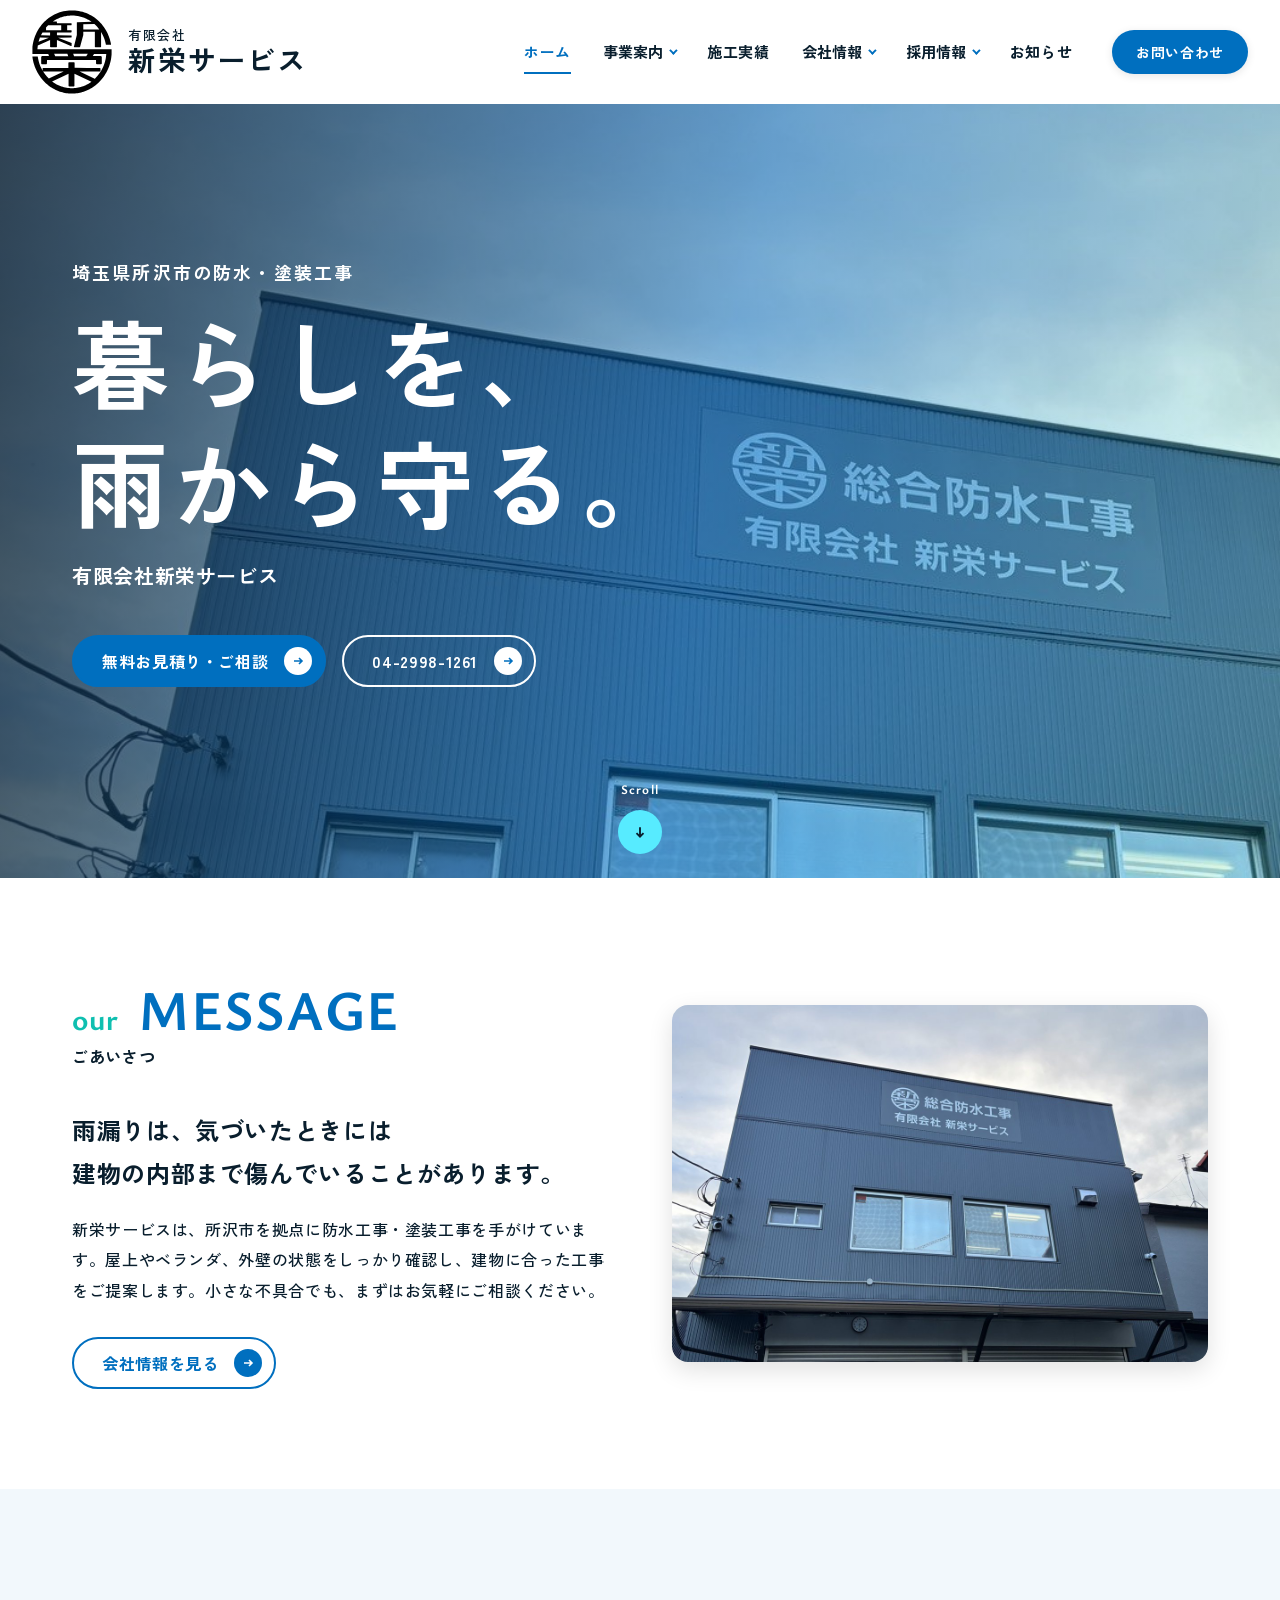
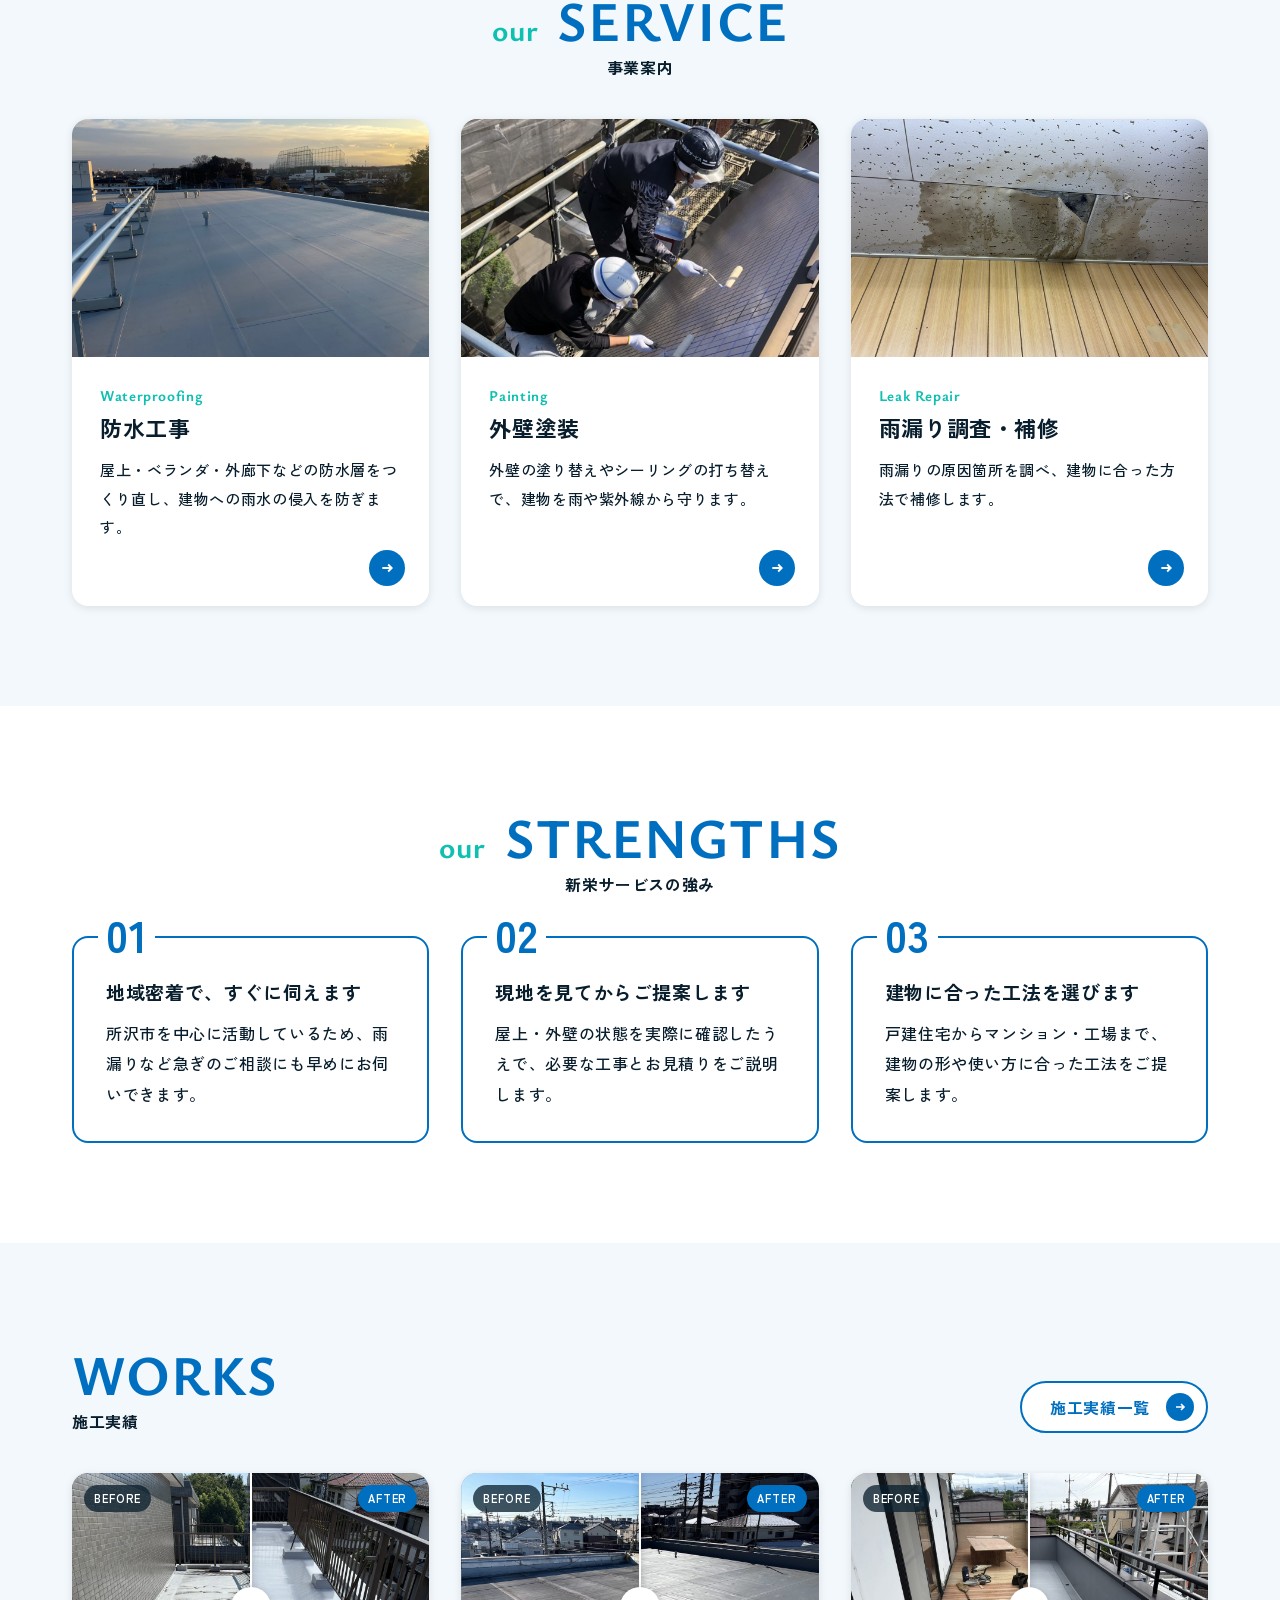
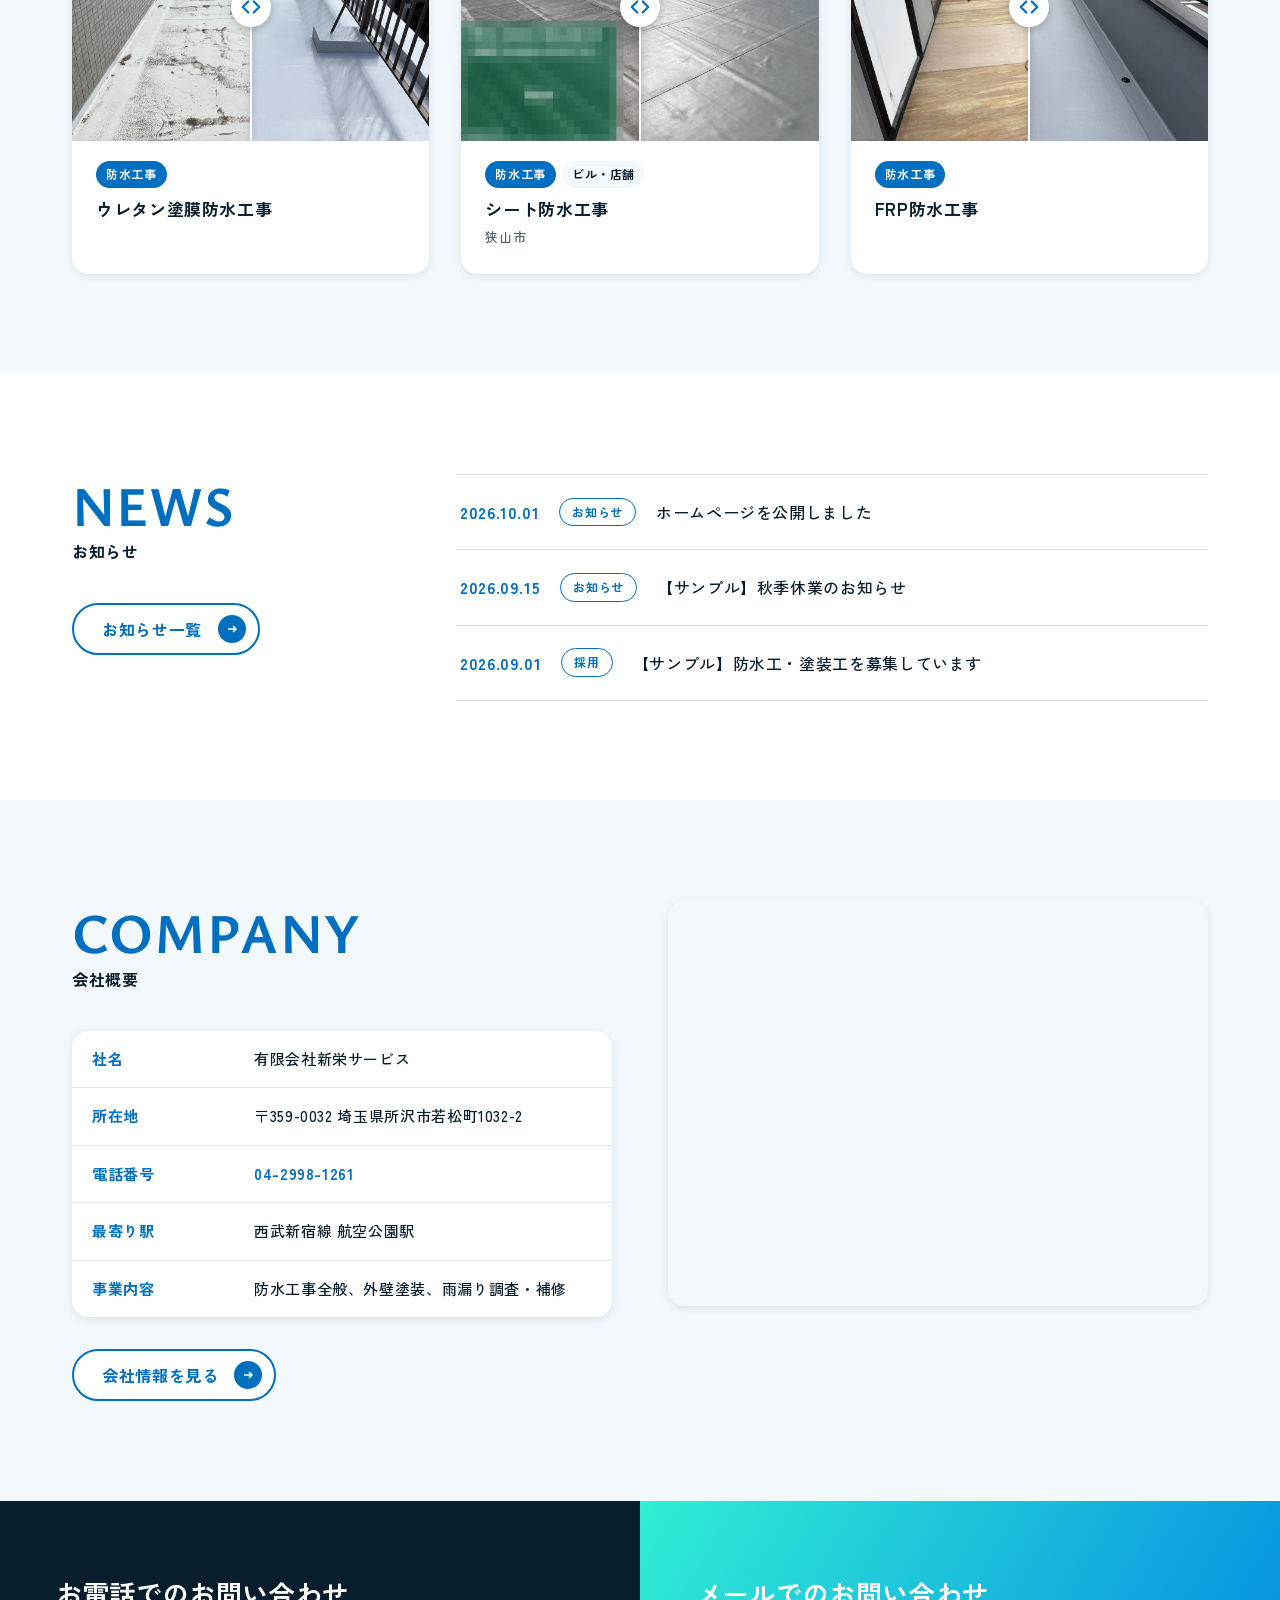
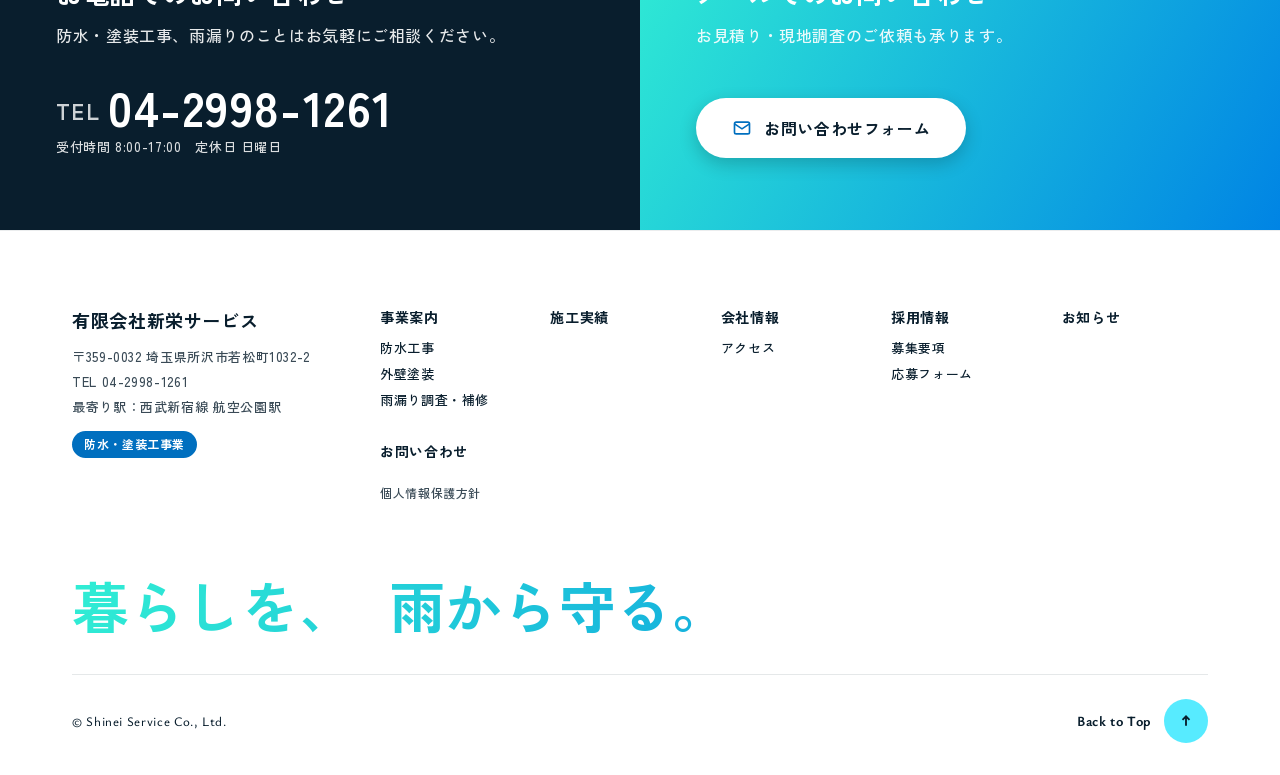
==== commit 4d176a2c: "Add files via upload" ====
--- a/index.html
+++ b/index.html
@@ -159,8 +159,8 @@
       </li>
       <li>
         <a href="painting.html" class="c-svc-card">
-          <!-- 画像差し替え：assets/img/service/painting.jpg -->
-          <figure><img src="assets/img/service/painting.jpg" alt="外壁塗装" class="c-img"></figure>
+          <!-- 画像：assets/img/service/painting-work.jpg -->
+          <figure><img src="assets/img/service/painting-work.jpg" alt="外壁塗装" class="c-img"></figure>
           <div class="c-svc-card__body">
             <p class="-en">Painting</p>
             <h3>外壁塗装</h3>
@@ -171,8 +171,8 @@
       </li>
       <li>
         <a href="repair.html" class="c-svc-card">
-          <!-- 画像差し替え：assets/img/service/repair.jpg -->
-          <figure><img src="assets/img/service/repair.jpg" alt="雨漏り調査・補修" class="c-img"></figure>
+          <!-- 画像：assets/img/service/repair-leak.jpg -->
+          <figure><img src="assets/img/service/repair-leak.jpg" alt="雨漏り調査・補修" class="c-img"></figure>
           <div class="c-svc-card__body">
             <p class="-en">Leak Repair</p>
             <h3>雨漏り調査・補修</h3>
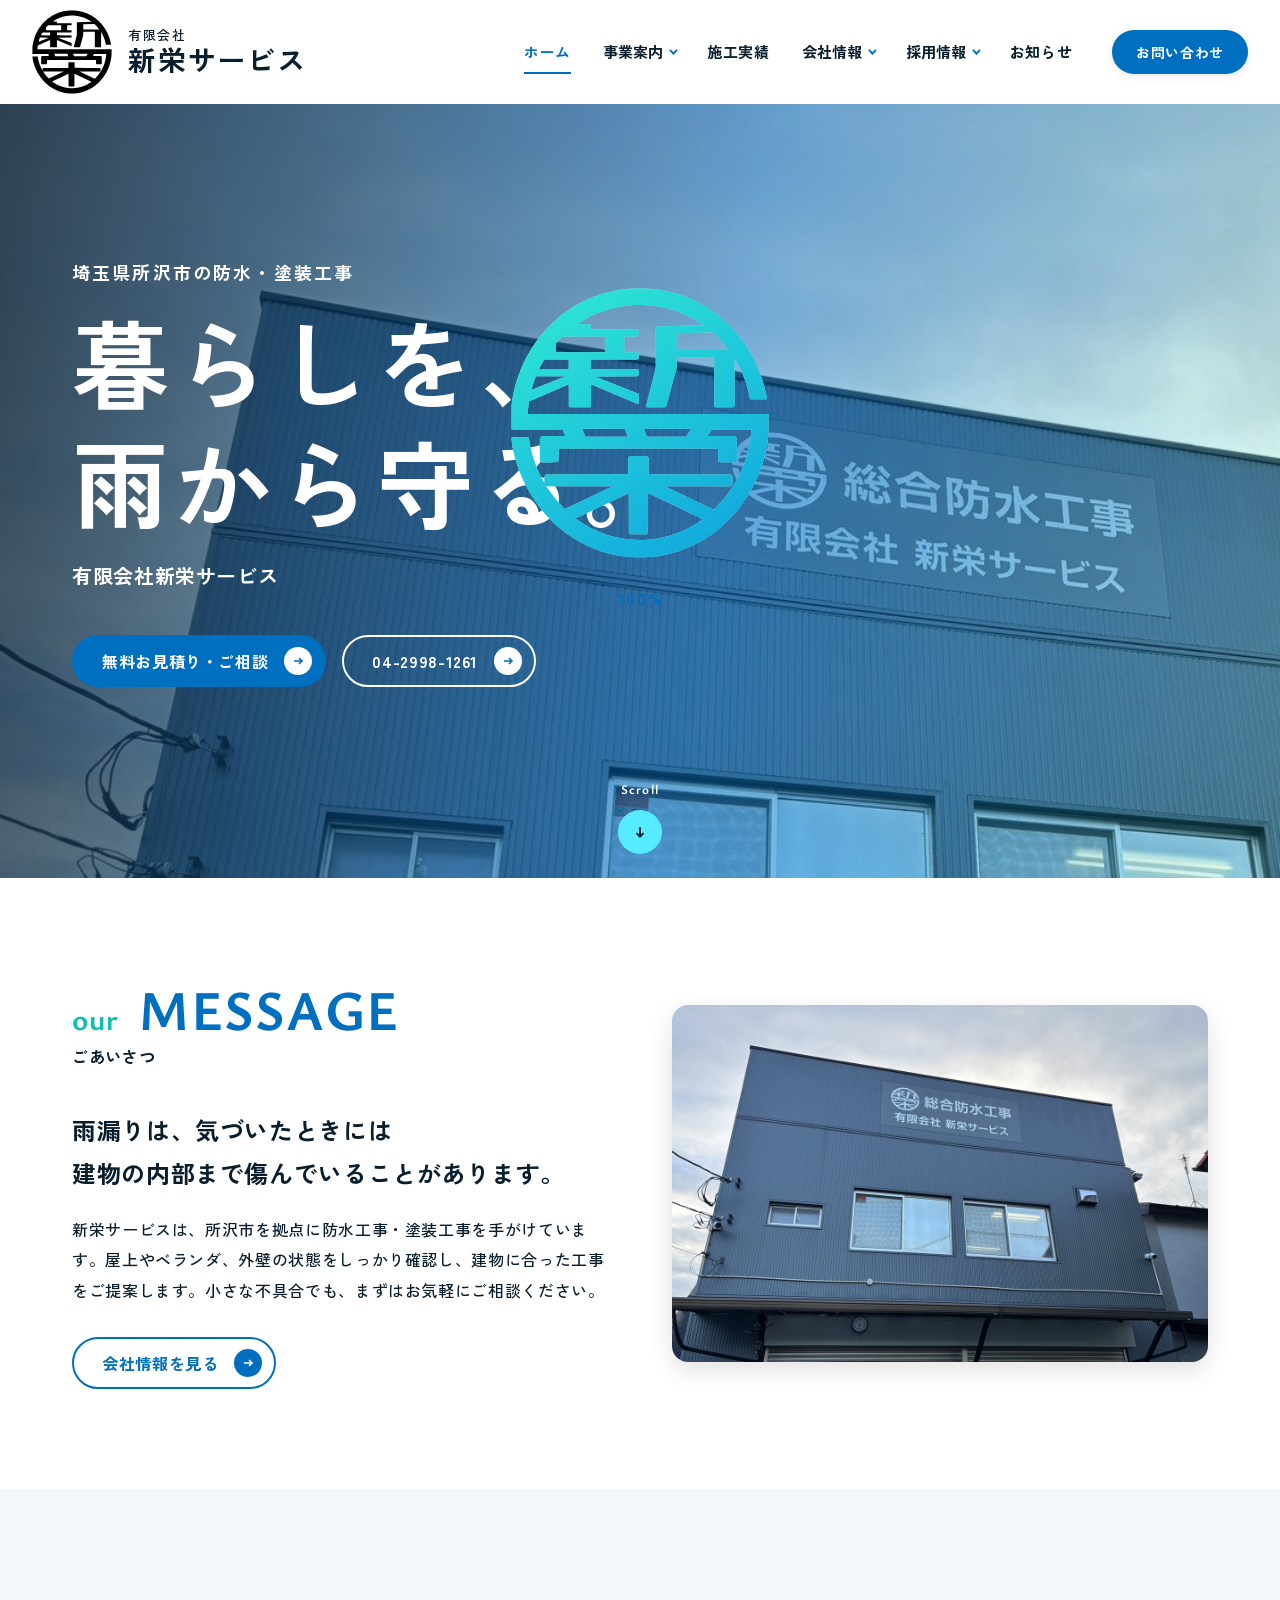
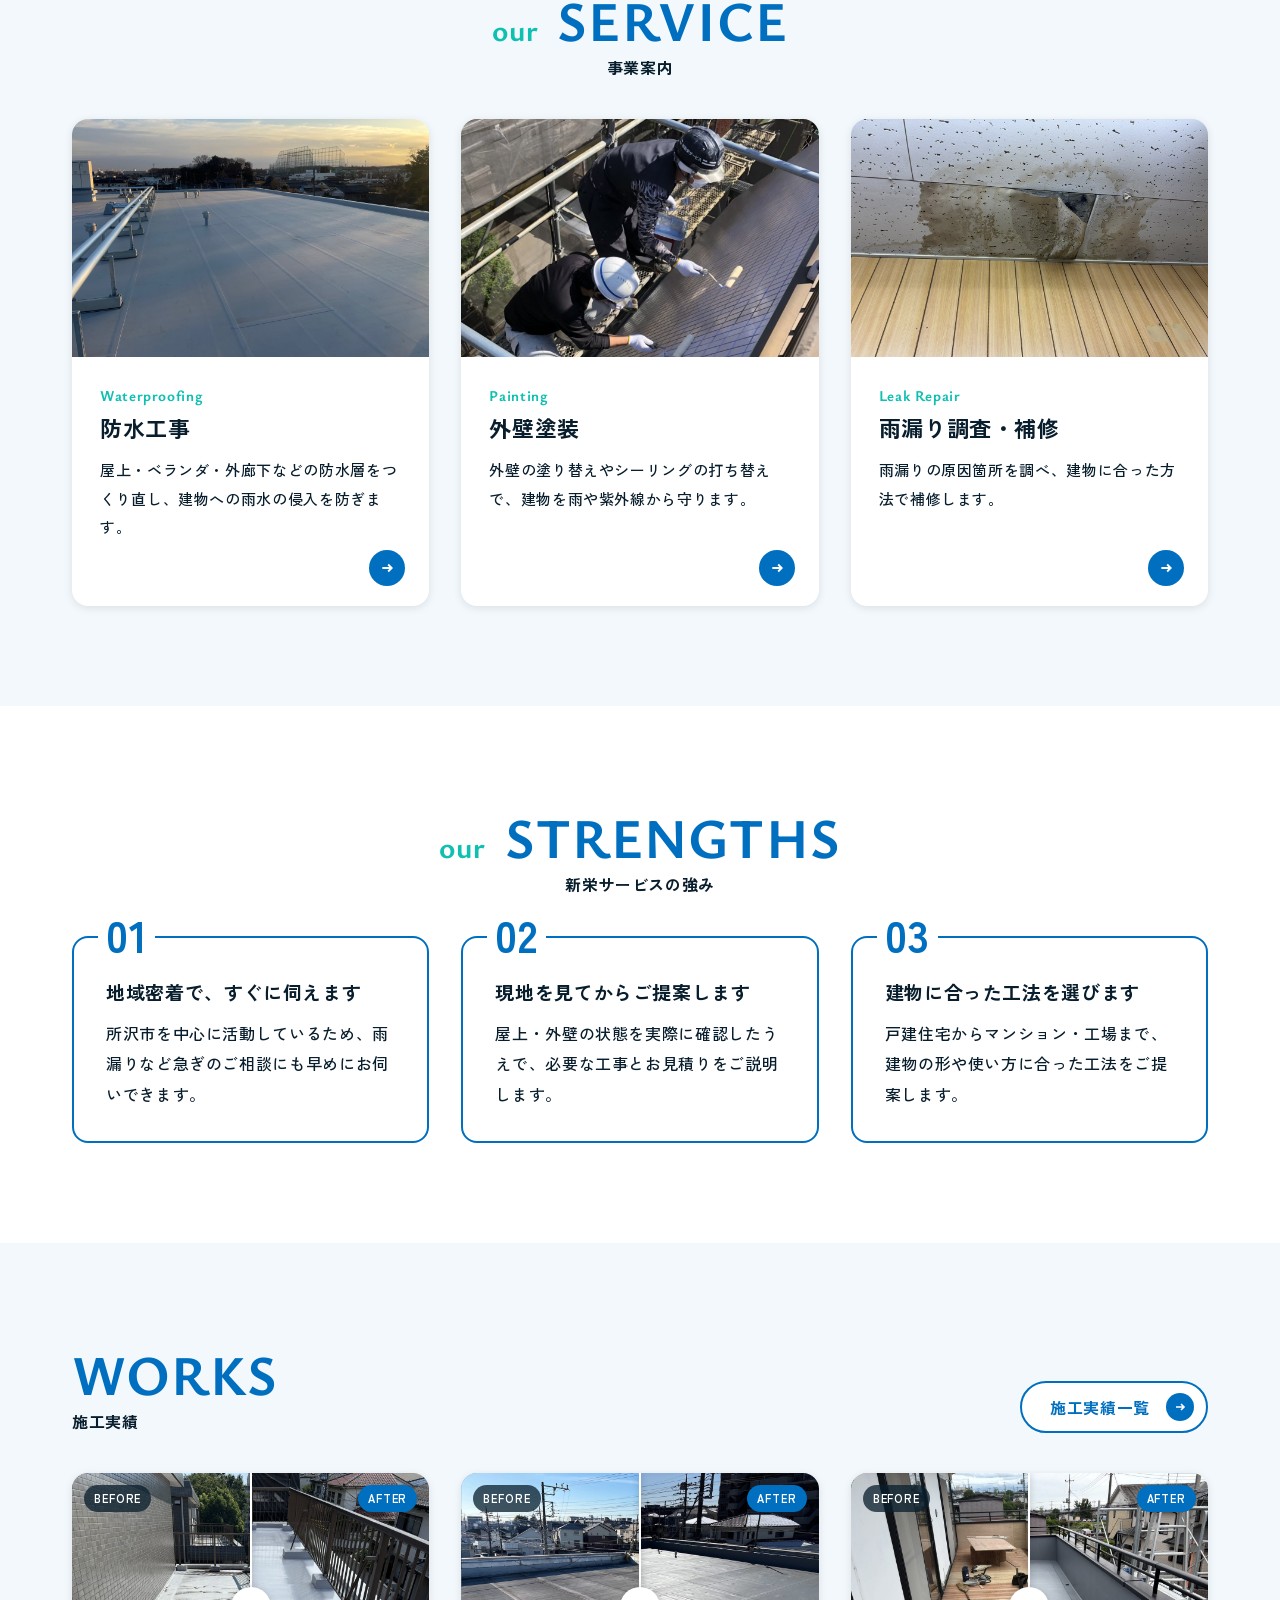
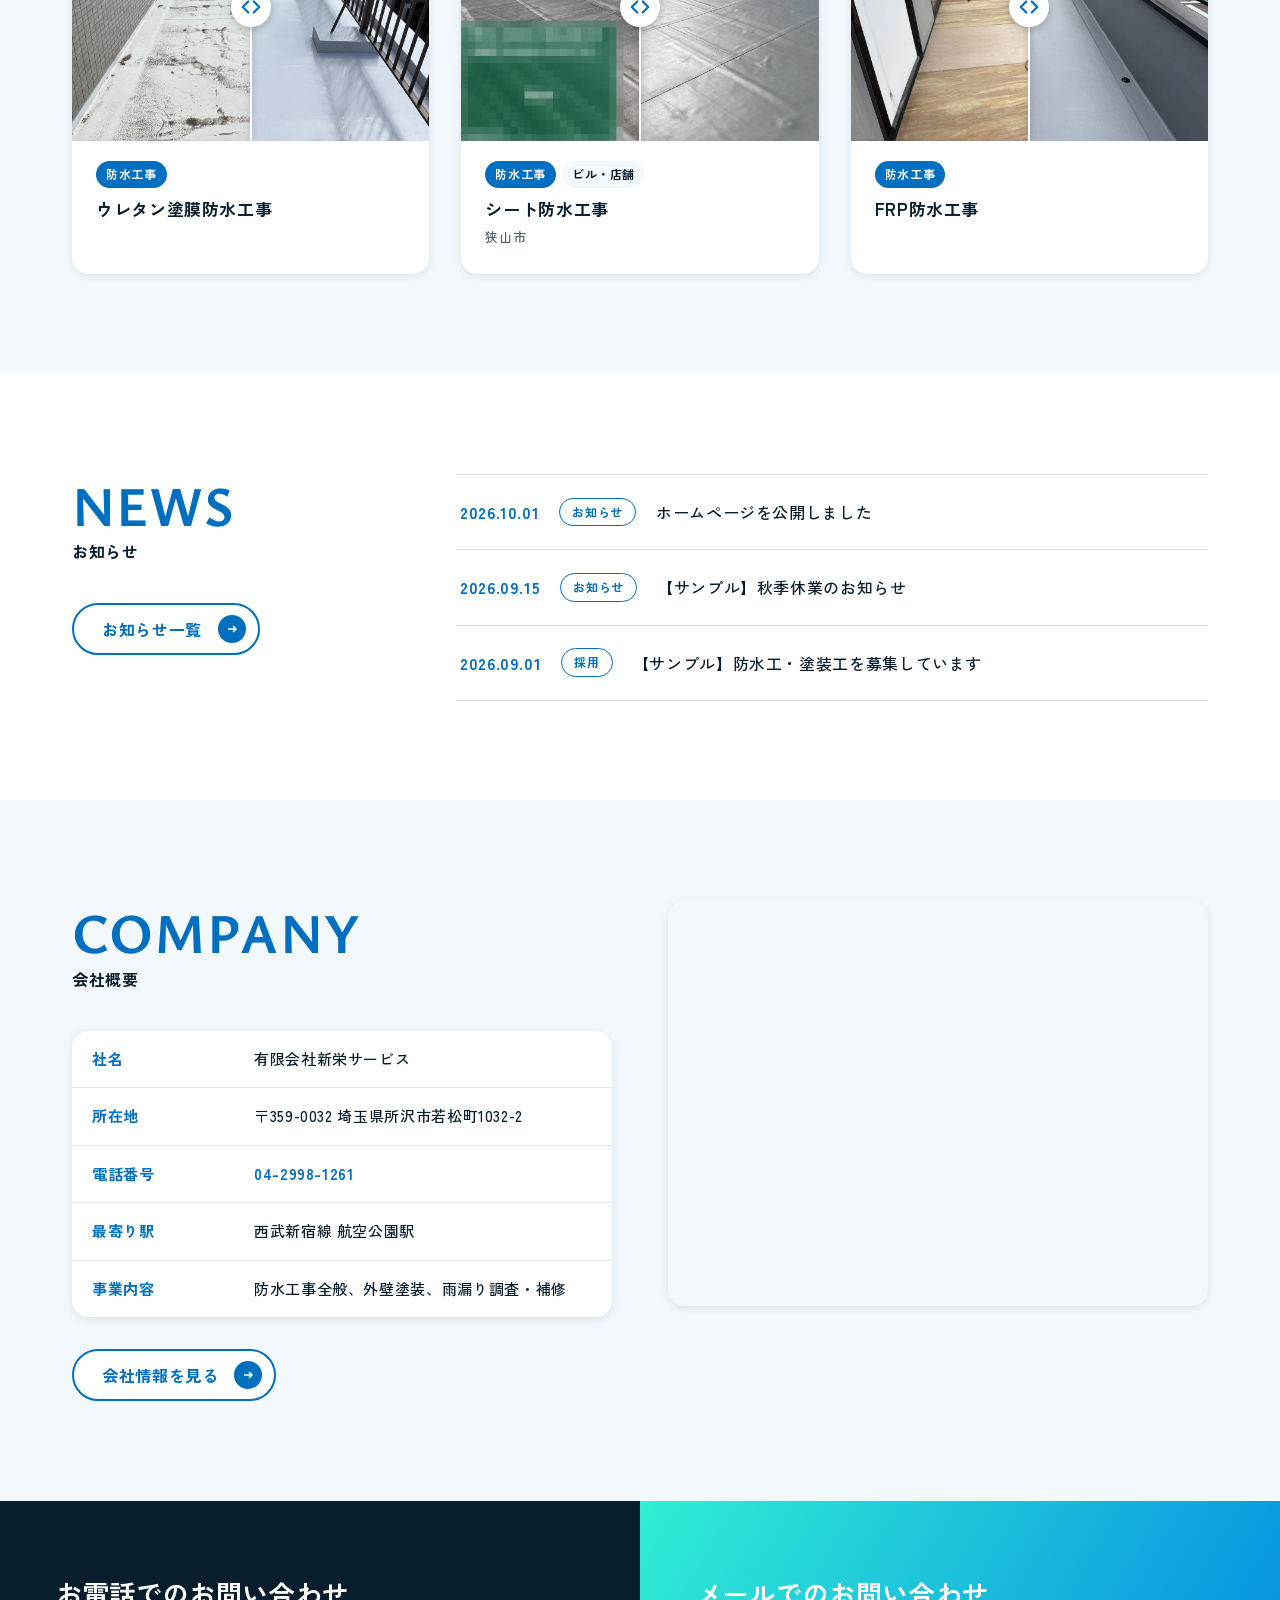
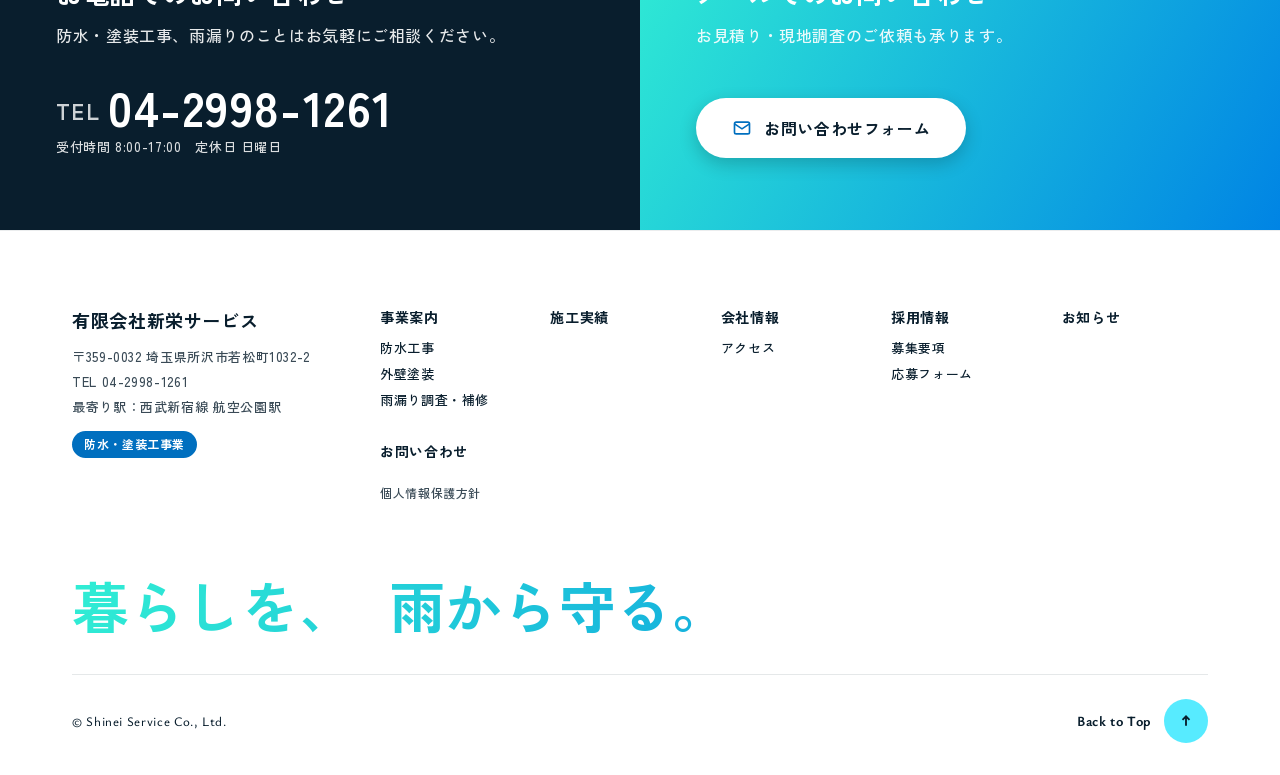
==== commit 9dbad7b3: "Add files via upload" ====
--- a/index.html
+++ b/index.html
@@ -3,21 +3,147 @@
 <head>
 <meta charset="UTF-8">
 <meta name="viewport" content="width=device-width, initial-scale=1.0">
-<title>有限会社新栄サービス｜埼玉県所沢市の防水・塗装工事</title>
-<meta name="description" content="有限会社新栄サービスは埼玉県所沢市の防水・塗装工事会社です。屋上・ベランダの防水工事、外壁塗装、雨漏りの調査・補修はお気軽にご相談ください。">
+<title>所沢市の防水工事・外壁塗装・雨漏り補修｜有限会社新栄サービス</title>
+<meta name="description" content="有限会社新栄サービスは埼玉県所沢市の防水・塗装工事会社です（1991年創業）。屋上・ベランダの防水工事、外壁塗装、雨漏りの調査・補修は無料でお見積りします。所沢市・狭山市・入間市など埼玉県西部と東京都多摩北部に対応。">
 <meta property="og:locale" content="ja_JP">
 <meta property="og:site_name" content="有限会社新栄サービス">
 <meta property="og:type" content="website">
-<meta property="og:title" content="有限会社新栄サービス｜埼玉県所沢市の防水・塗装工事">
-<meta property="og:description" content="有限会社新栄サービスは埼玉県所沢市の防水・塗装工事会社です。屋上・ベランダの防水工事、外壁塗装、雨漏りの調査・補修はお気軽にご相談ください。">
-<!-- 公開時：og:image を絶対URLに -->
-<meta property="og:image" content="assets/img/common/ogp.jpg">
+<meta property="og:title" content="所沢市の防水工事・外壁塗装・雨漏り補修｜有限会社新栄サービス">
+<meta property="og:description" content="有限会社新栄サービスは埼玉県所沢市の防水・塗装工事会社です（1991年創業）。屋上・ベランダの防水工事、外壁塗装、雨漏りの調査・補修は無料でお見積りします。所沢市・狭山市・入間市など埼玉県西部と東京都多摩北部に対応。">
+<meta property="og:image" content="https://shinei1991.jp/assets/img/common/ogp.jpg">
+<meta property="og:image:width" content="1200">
+<meta property="og:image:height" content="630">
 <meta name="twitter:card" content="summary_large_image">
 <!-- ▼ 計測タグ（Google アナリティクス / タグマネージャー）は公開時にここへ追加 -->
 <link rel="preconnect" href="https://fonts.googleapis.com">
 <link rel="preconnect" href="https://fonts.gstatic.com" crossorigin>
 <link href="https://fonts.googleapis.com/css2?family=Ysabeau:wght@700&family=Zen+Kaku+Gothic+New:wght@500;700&display=swap" rel="stylesheet">
 <link rel="stylesheet" href="assets/css/style.css?v=20261006">
+<!-- ▼ SEO（canonical / 構造化データ） -->
+<link rel="canonical" href="https://shinei1991.jp/">
+<meta property="og:url" content="https://shinei1991.jp/">
+<link rel="icon" href="assets/img/common/logo.svg" type="image/svg+xml">
+<link rel="apple-touch-icon" href="assets/img/common/apple-touch-icon.png">
+<meta name="theme-color" content="#0084E4">
+<script type="application/ld+json">
+{
+  "@context": "https://schema.org",
+  "@type": "HomeAndConstructionBusiness",
+  "@id": "https://shinei1991.jp/#organization",
+  "name": "有限会社新栄サービス",
+  "alternateName": "新栄サービス",
+  "url": "https://shinei1991.jp/",
+  "logo": "https://shinei1991.jp/assets/img/common/logo.svg",
+  "image": "https://shinei1991.jp/assets/img/common/ogp.jpg",
+  "description": "埼玉県所沢市の防水工事・外壁塗装・雨漏り調査と補修の専門会社。",
+  "telephone": "+81-4-2998-1261",
+  "foundingDate": "1991-03",
+  "address": {
+    "@type": "PostalAddress",
+    "postalCode": "359-0032",
+    "addressRegion": "埼玉県",
+    "addressLocality": "所沢市",
+    "streetAddress": "若松町1032-2",
+    "addressCountry": "JP"
+  },
+  "openingHoursSpecification": [
+    {
+      "@type": "OpeningHoursSpecification",
+      "dayOfWeek": [
+        "Monday",
+        "Tuesday",
+        "Wednesday",
+        "Thursday",
+        "Friday",
+        "Saturday"
+      ],
+      "opens": "08:00",
+      "closes": "17:00"
+    }
+  ],
+  "areaServed": [
+    {
+      "@type": "City",
+      "name": "所沢市"
+    },
+    {
+      "@type": "City",
+      "name": "狭山市"
+    },
+    {
+      "@type": "City",
+      "name": "入間市"
+    },
+    {
+      "@type": "City",
+      "name": "川越市"
+    },
+    {
+      "@type": "City",
+      "name": "新座市"
+    },
+    {
+      "@type": "City",
+      "name": "三芳町"
+    },
+    {
+      "@type": "City",
+      "name": "東村山市"
+    },
+    {
+      "@type": "City",
+      "name": "清瀬市"
+    },
+    {
+      "@type": "City",
+      "name": "東大和市"
+    }
+  ],
+  "hasOfferCatalog": {
+    "@type": "OfferCatalog",
+    "name": "事業内容",
+    "itemListElement": [
+      {
+        "@type": "Offer",
+        "itemOffered": {
+          "@type": "Service",
+          "name": "防水工事",
+          "url": "https://shinei1991.jp/waterproofing.html"
+        }
+      },
+      {
+        "@type": "Offer",
+        "itemOffered": {
+          "@type": "Service",
+          "name": "外壁塗装",
+          "url": "https://shinei1991.jp/painting.html"
+        }
+      },
+      {
+        "@type": "Offer",
+        "itemOffered": {
+          "@type": "Service",
+          "name": "雨漏り調査・補修",
+          "url": "https://shinei1991.jp/repair.html"
+        }
+      }
+    ]
+  }
+}
+</script>
+<script type="application/ld+json">
+{
+  "@context": "https://schema.org",
+  "@type": "WebSite",
+  "@id": "https://shinei1991.jp/#website",
+  "url": "https://shinei1991.jp/",
+  "name": "有限会社新栄サービス",
+  "inLanguage": "ja",
+  "publisher": {
+    "@id": "https://shinei1991.jp/#organization"
+  }
+}
+</script>
 </head>
 
 <body class="page-home">
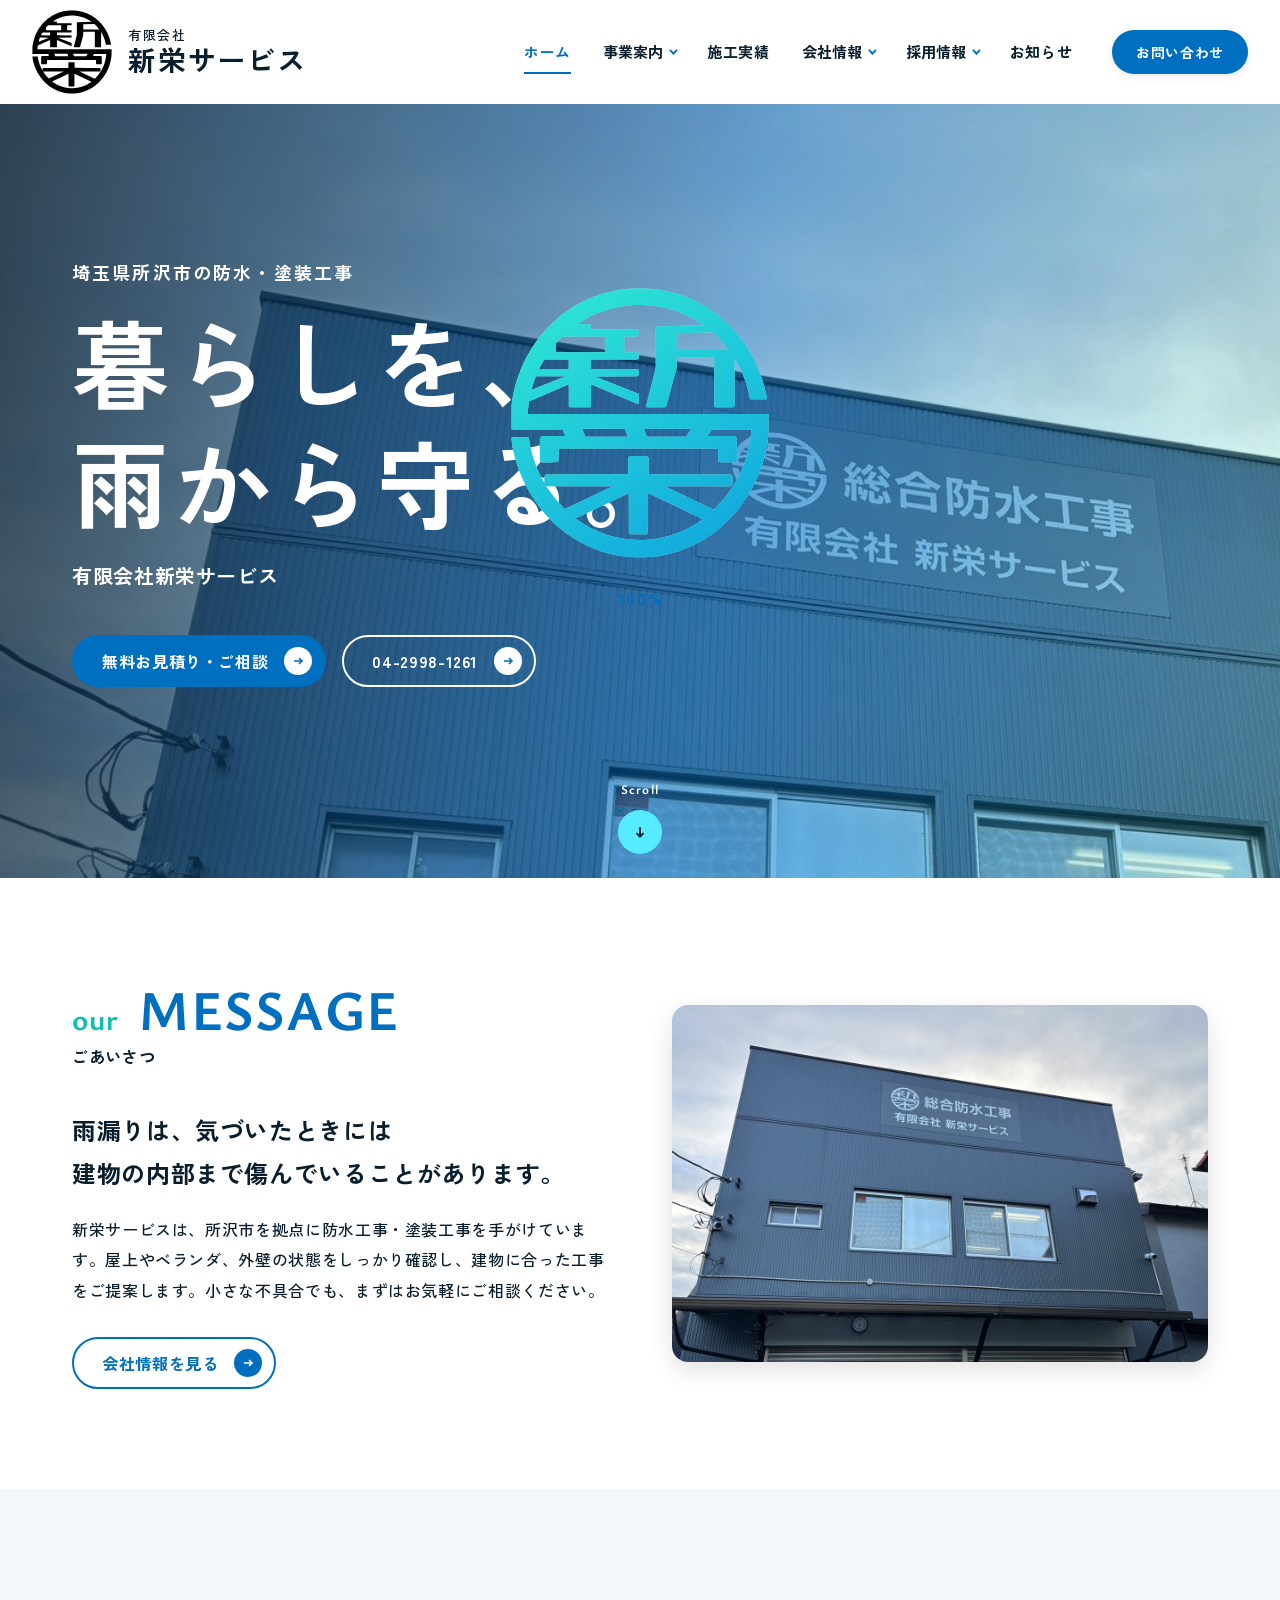
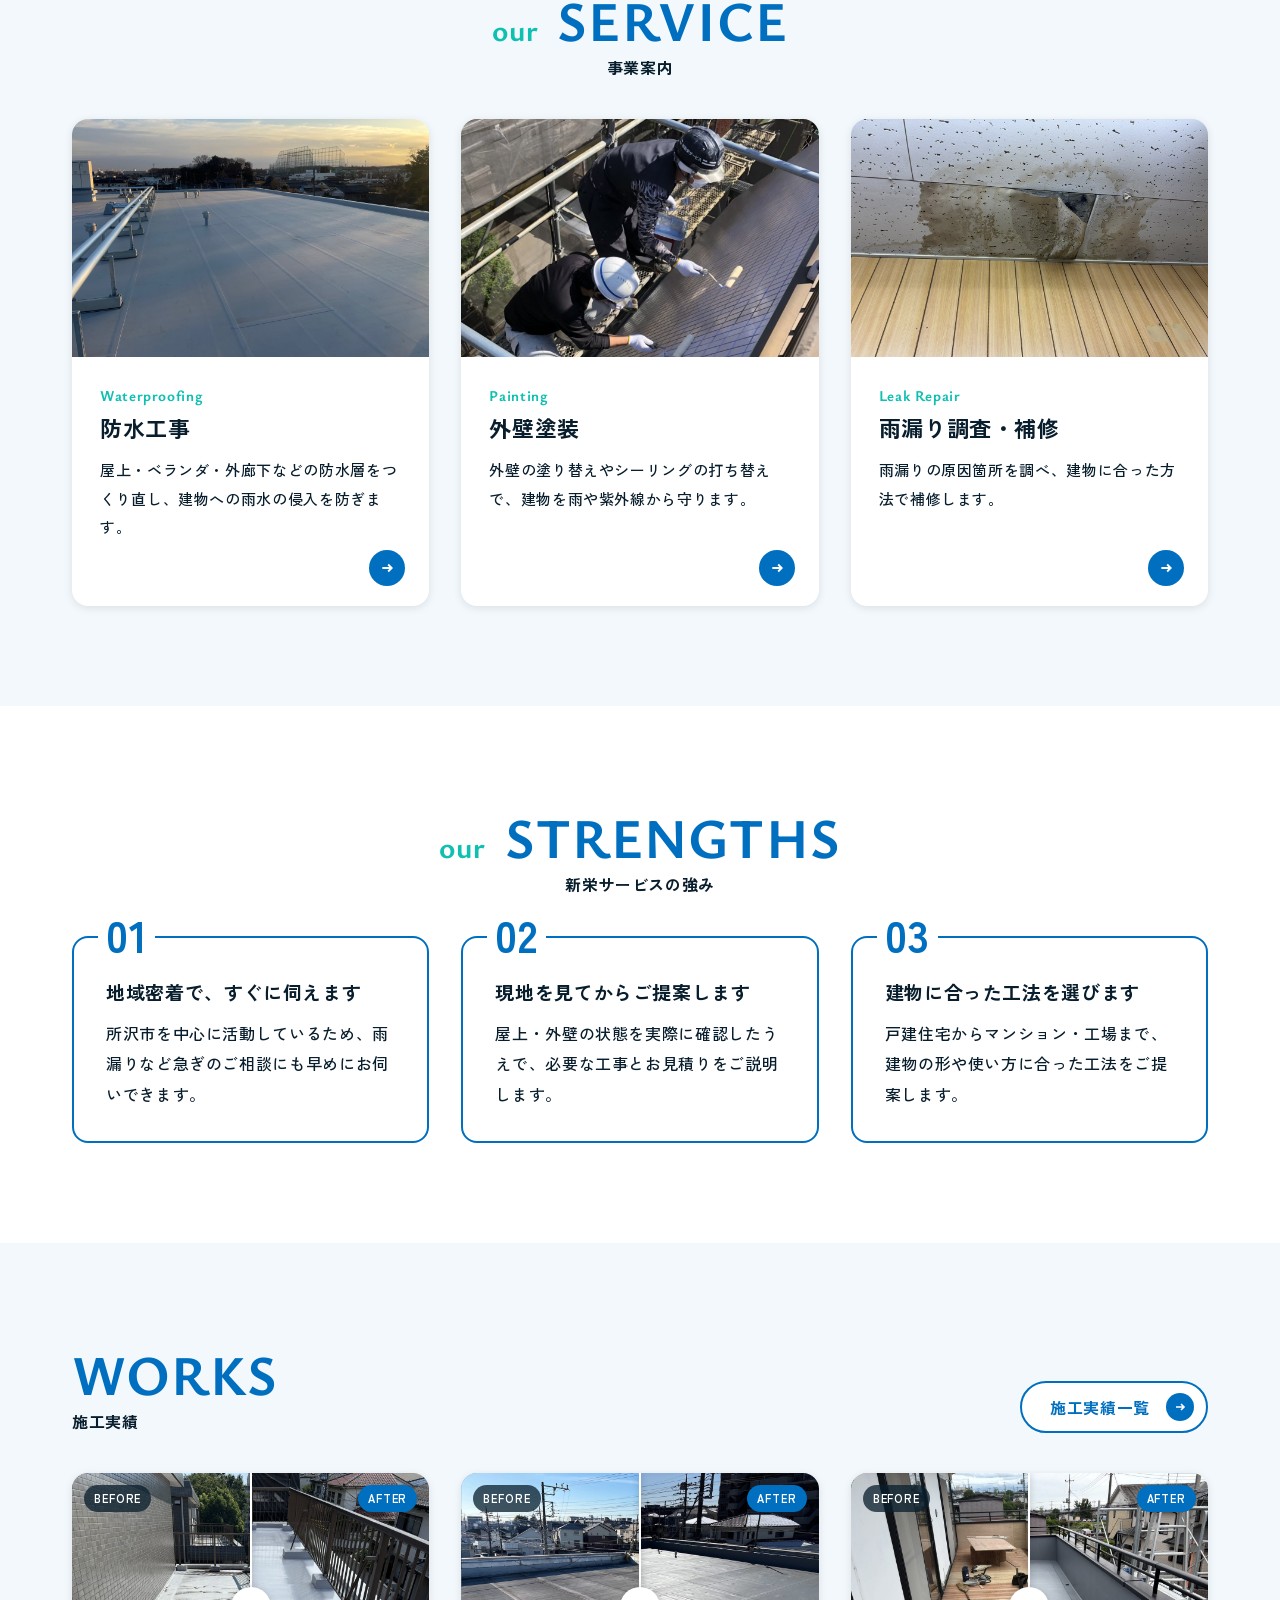
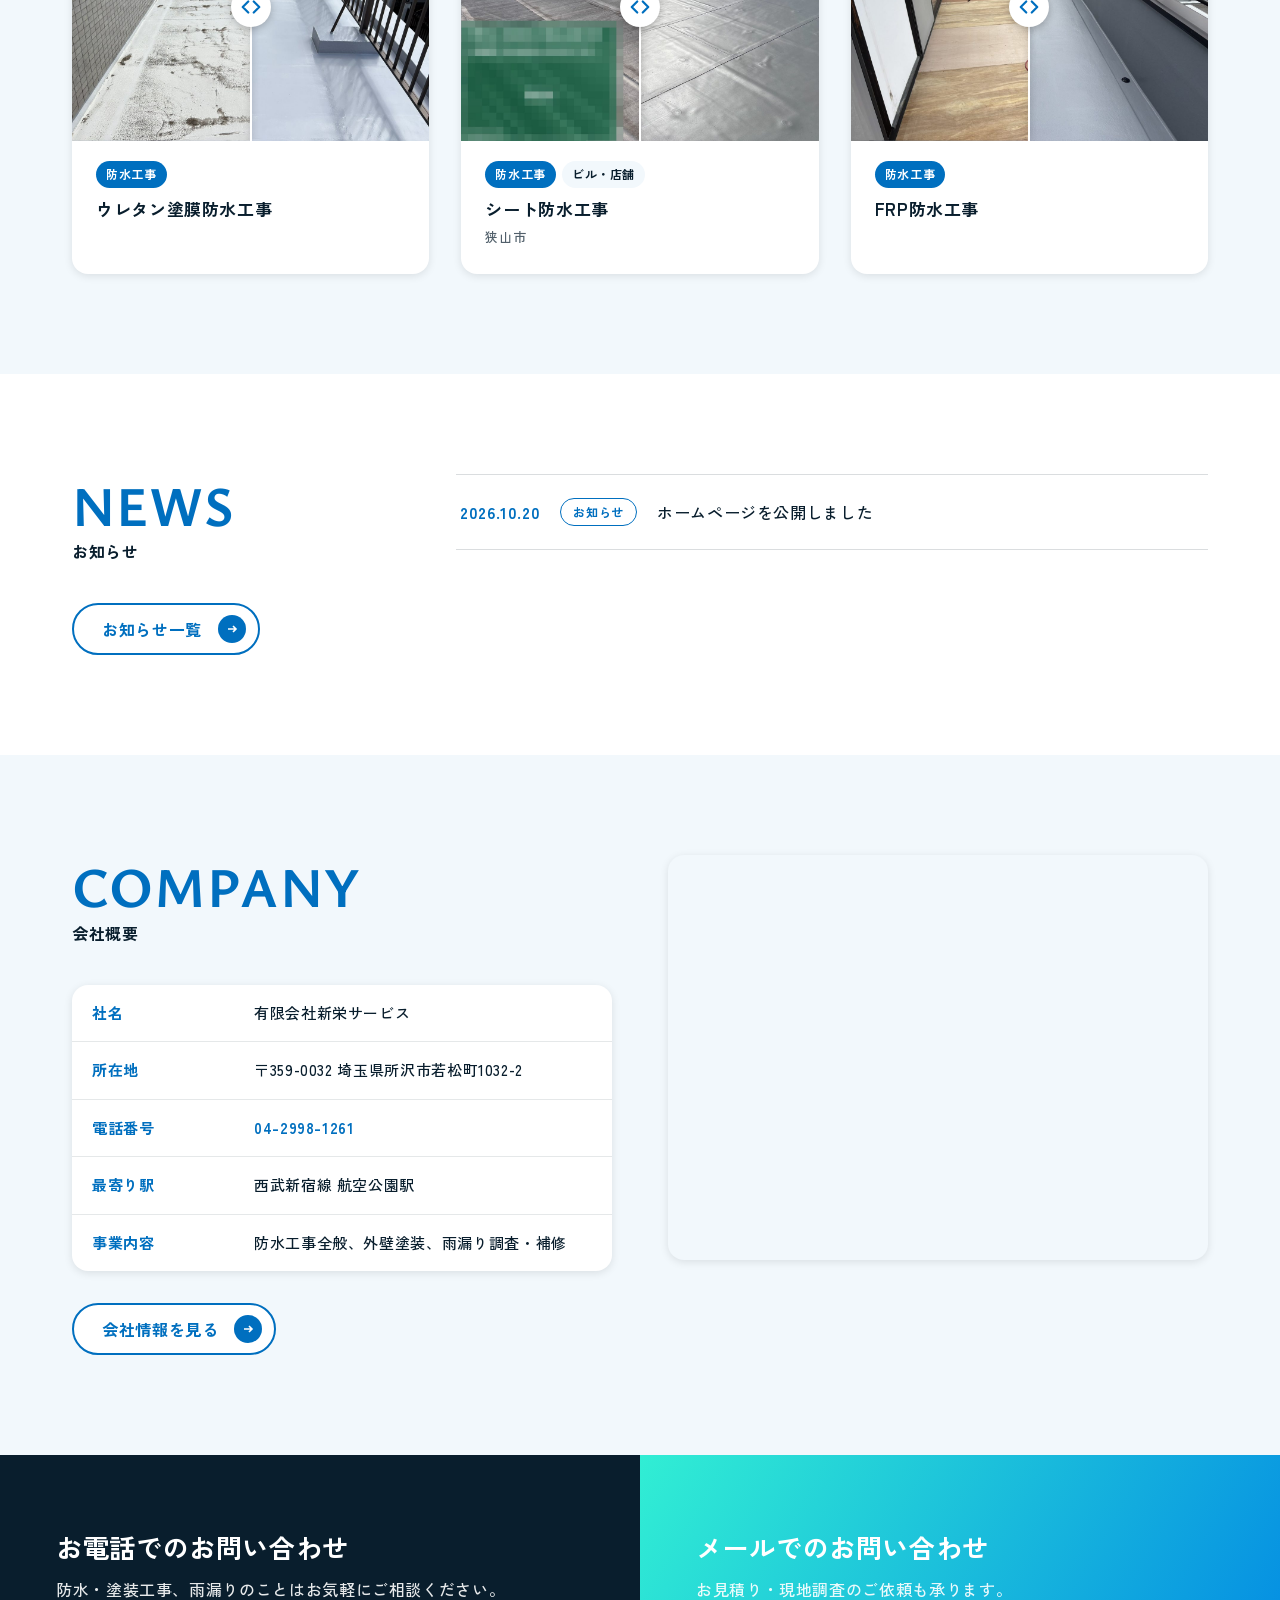
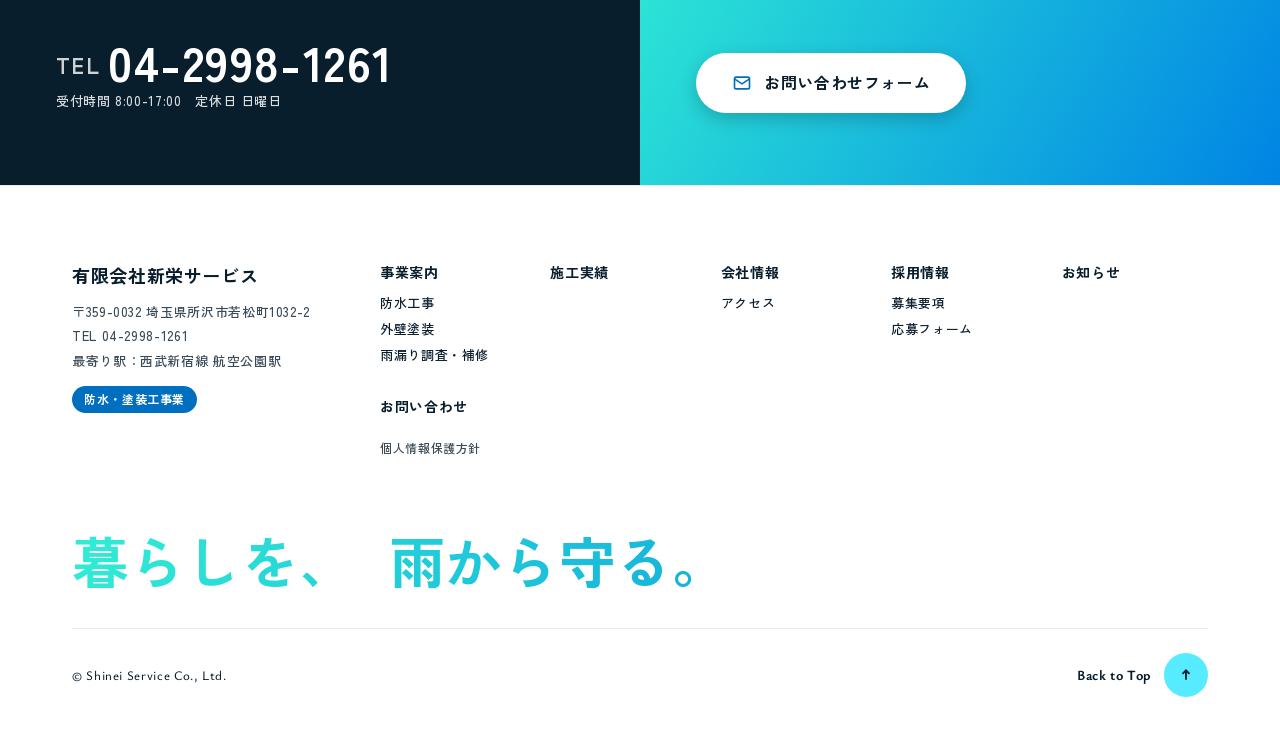
==== commit e99754fe: "Add files via upload" ====
--- a/index.html
+++ b/index.html
@@ -386,9 +386,7 @@
       <div class="c-align-l"><a href="news.html" class="c-btn"><span>お知らせ一覧</span></a></div>
     </div>
     <ul class="c-news">
-      <li><span class="-date">2026.10.01</span><span class="-cat">お知らせ</span><span class="-ttl">ホームページを公開しました</span></li>
-      <li><span class="-date">2026.09.15</span><span class="-cat">お知らせ</span><span class="-ttl">【サンプル】秋季休業のお知らせ</span></li>
-      <li><span class="-date">2026.09.01</span><span class="-cat">採用</span><span class="-ttl">【サンプル】防水工・塗装工を募集しています</span></li>
+      <li><span class="-date">2026.10.20</span><span class="-cat">お知らせ</span><span class="-ttl">ホームページを公開しました</span></li>
     </ul>
   </div>
 </section>
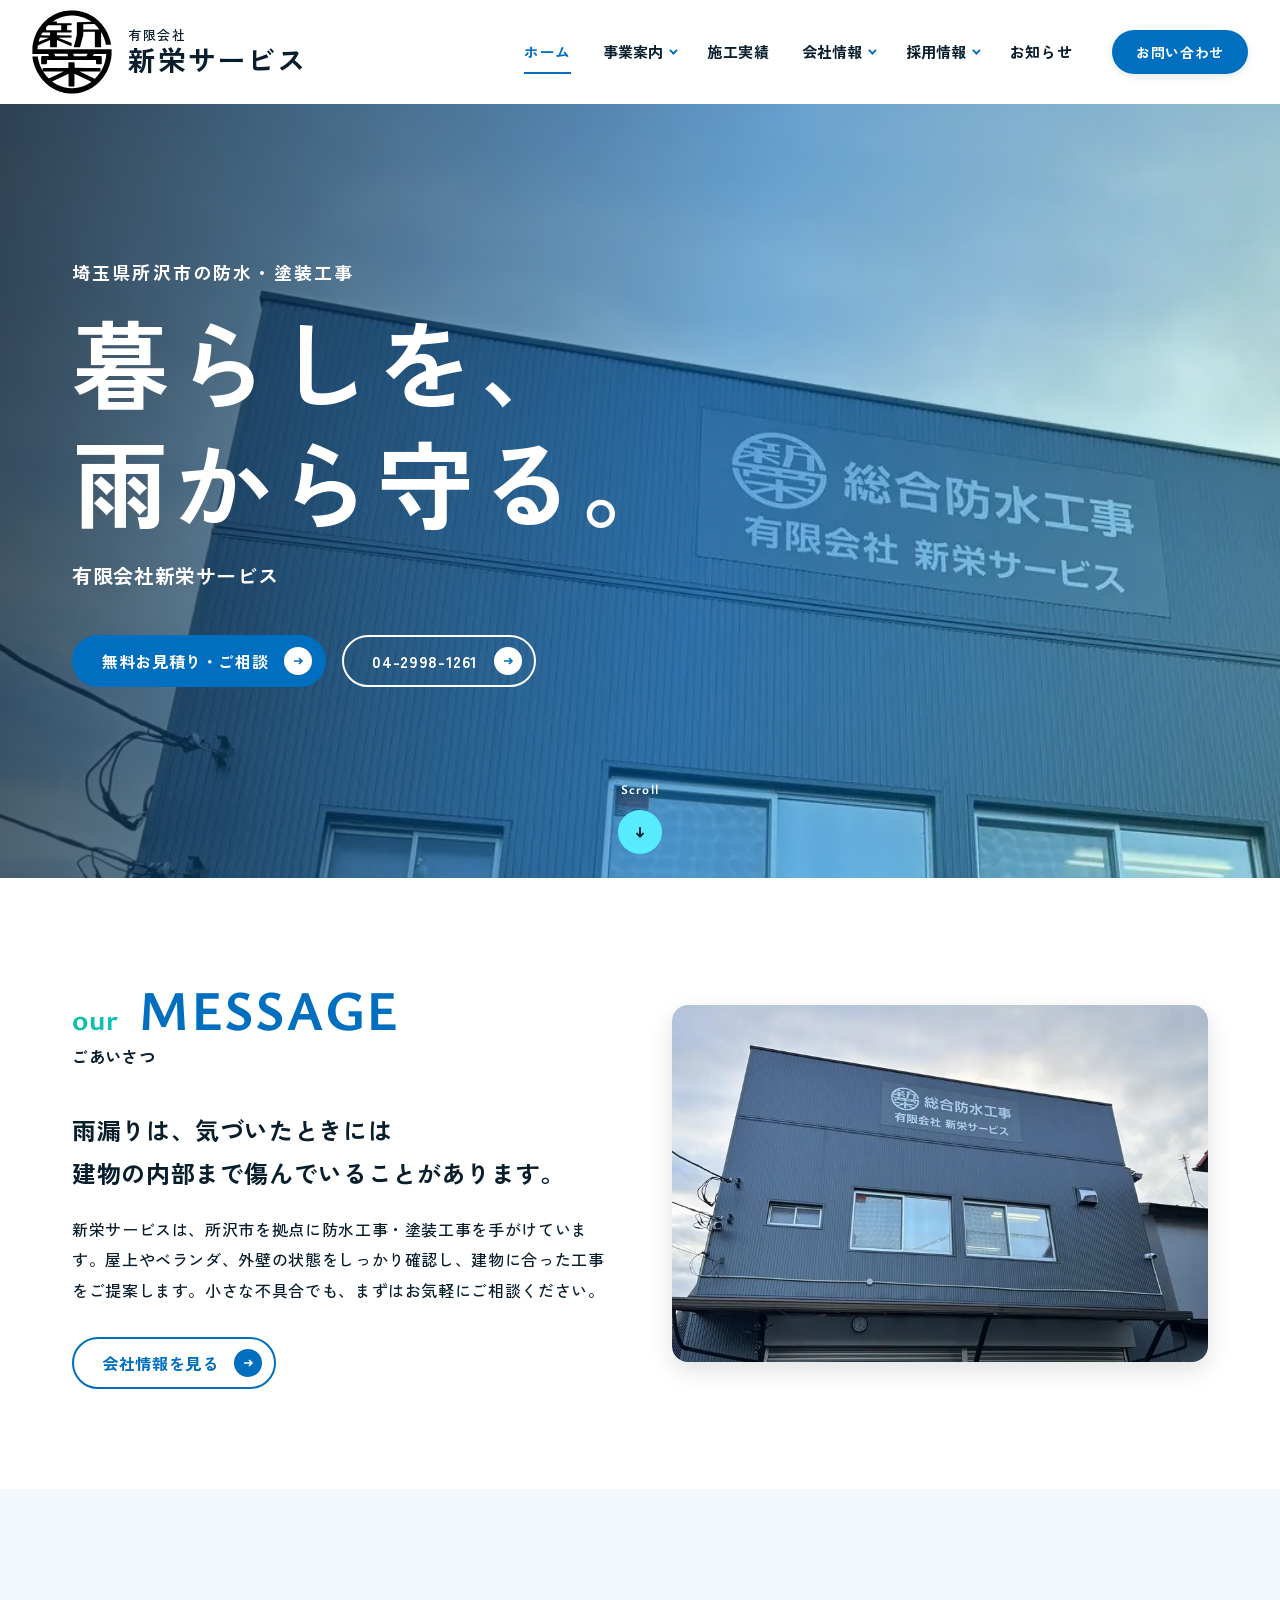
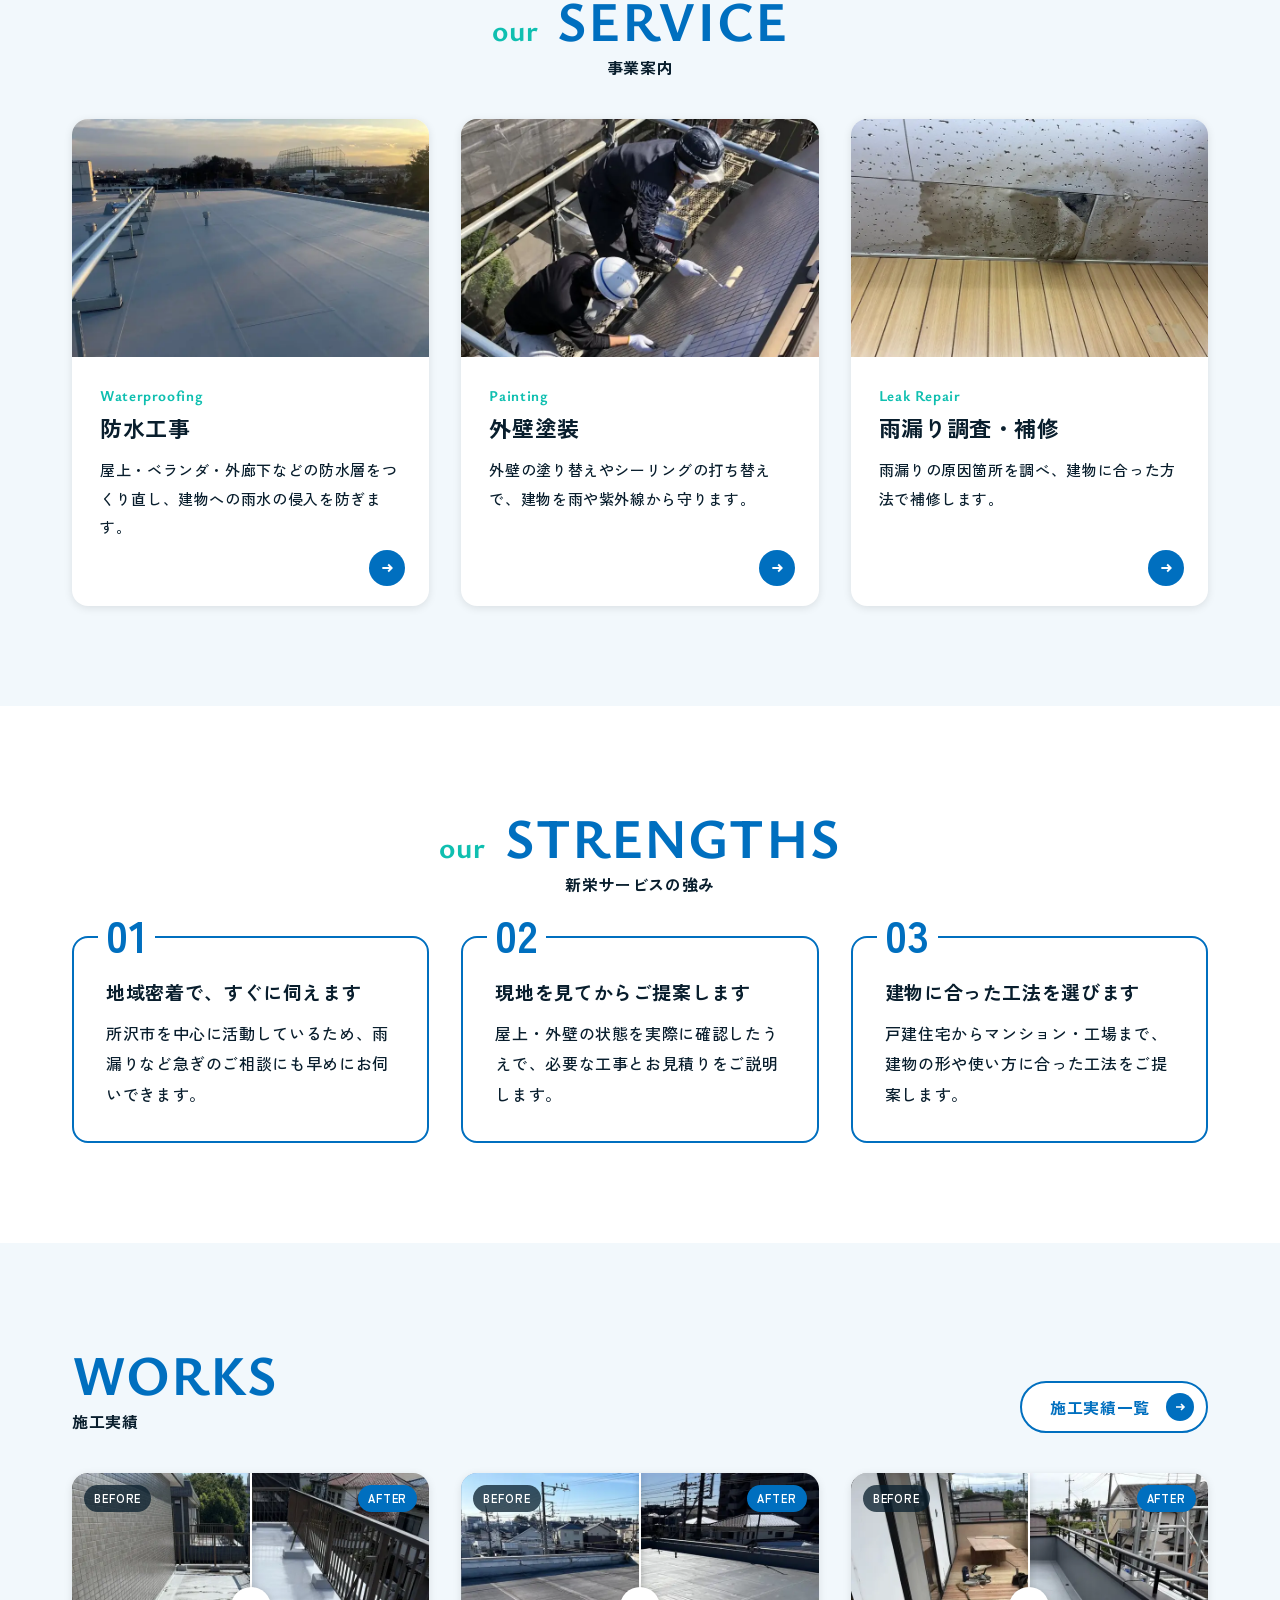
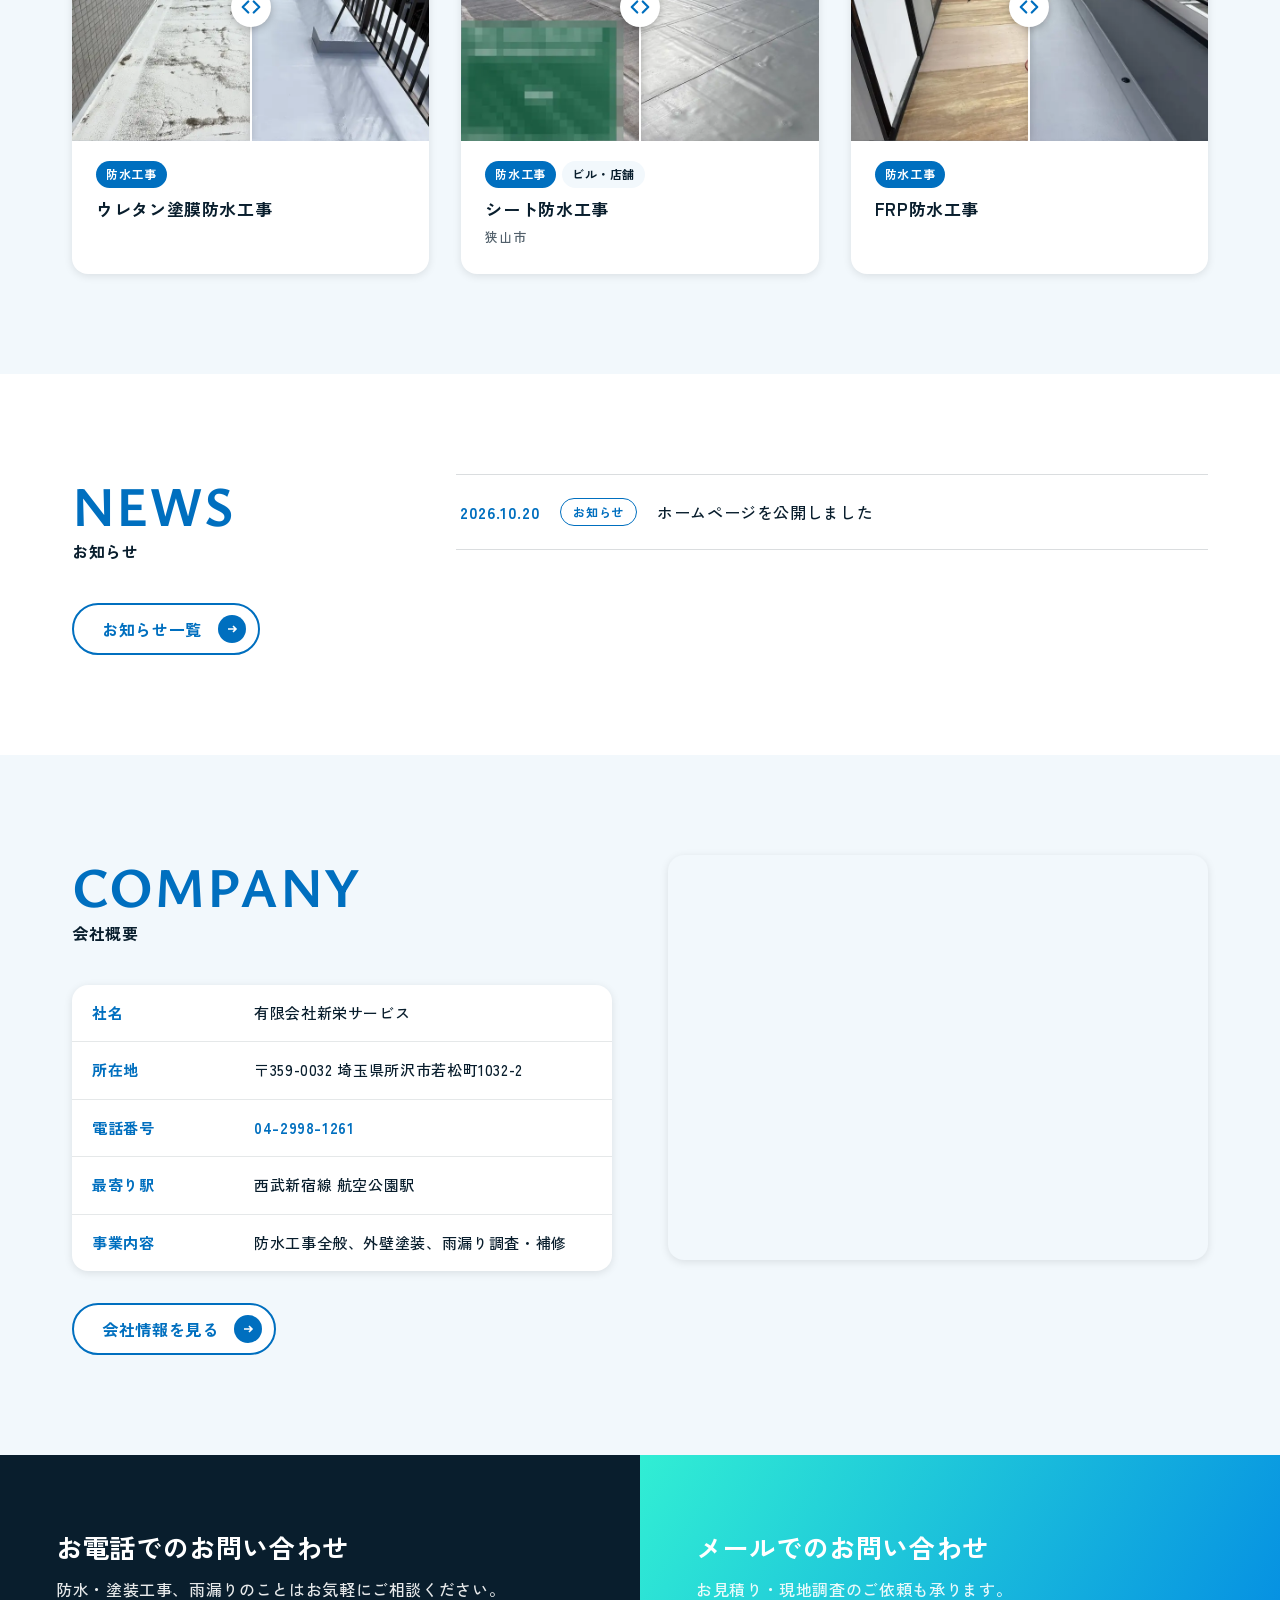
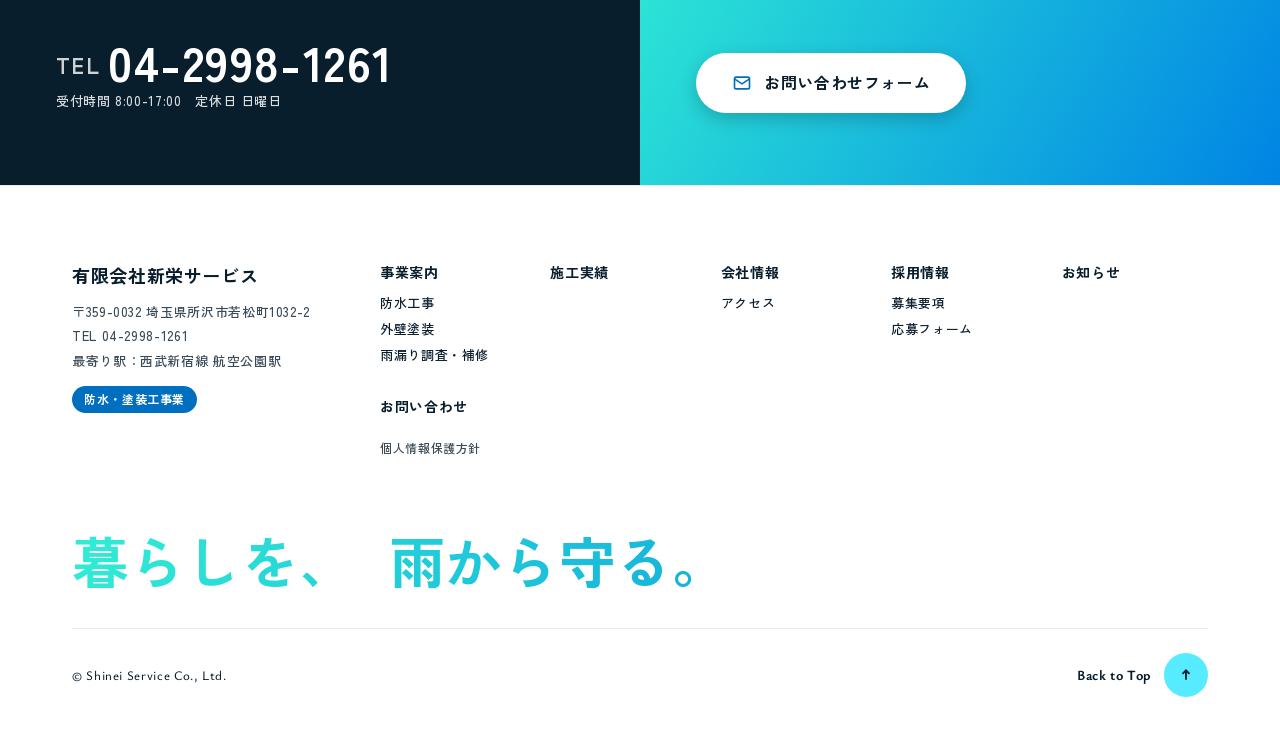
==== commit 5f6cf6a9: "Add files via upload" ====
--- a/index.html
+++ b/index.html
@@ -15,10 +15,13 @@
 <meta property="og:image:height" content="630">
 <meta name="twitter:card" content="summary_large_image">
 <!-- ▼ 計測タグ（Google アナリティクス / タグマネージャー）は公開時にここへ追加 -->
+<link rel="preload" as="image" href="assets/img/top/hero.webp" imagesrcset="assets/img/top/hero-800.webp 800w, assets/img/top/hero-1200.webp 1200w, assets/img/top/hero.webp 1477w" imagesizes="(max-width: 768px) 160vw, 140vw" fetchpriority="high">
 <link rel="preconnect" href="https://fonts.googleapis.com">
 <link rel="preconnect" href="https://fonts.gstatic.com" crossorigin>
-<link href="https://fonts.googleapis.com/css2?family=Ysabeau:wght@700&family=Zen+Kaku+Gothic+New:wght@500;700&display=swap" rel="stylesheet">
-<link rel="stylesheet" href="assets/css/style.css?v=20261006">
+<link rel="preload" as="style" href="https://fonts.googleapis.com/css2?family=Ysabeau:wght@700&family=Zen+Kaku+Gothic+New:wght@500;700&display=swap">
+<link rel="stylesheet" href="https://fonts.googleapis.com/css2?family=Ysabeau:wght@700&family=Zen+Kaku+Gothic+New:wght@500;700&display=swap" media="print" onload="this.media='all'">
+<noscript><link rel="stylesheet" href="https://fonts.googleapis.com/css2?family=Ysabeau:wght@700&family=Zen+Kaku+Gothic+New:wght@500;700&display=swap"></noscript>
+<link rel="stylesheet" href="assets/css/style.css?v=20261025">
 <!-- ▼ SEO（canonical / 構造化データ） -->
 <link rel="canonical" href="https://shinei1991.jp/">
 <meta property="og:url" content="https://shinei1991.jp/">
@@ -241,7 +244,7 @@
 
 <section class="p-hero">
   <!-- 画像差し替え：assets/img/top/hero.jpg -->
-  <div class="p-hero__img"><img src="assets/img/top/hero.jpg" alt="" class="c-img"></div>
+  <div class="p-hero__img"><img src="assets/img/top/hero.webp" srcset="assets/img/top/hero-800.webp 800w, assets/img/top/hero-1200.webp 1200w, assets/img/top/hero.webp 1477w" sizes="(max-width: 768px) 160vw, 140vw" width="1477" height="1108" alt="" class="c-img" fetchpriority="high" decoding="async"></div>
   <div class="p-hero__inner">
     <p class="p-hero__sub">埼玉県所沢市の防水・塗装工事</p>
     <h1 class="p-hero__catch -draft">暮らしを、<br>雨から守る。</h1>
@@ -263,7 +266,7 @@
       <div class="c-align-l"><a href="company.html" class="c-btn"><span>会社情報を見る</span></a></div>
     </div>
     <!-- 画像差し替え：assets/img/top/message.jpg -->
-    <figure class="p-message__img"><img src="assets/img/top/message.jpg" alt="有限会社新栄サービスの社屋" class="c-img"></figure>
+    <figure class="p-message__img"><img src="assets/img/top/message.webp" srcset="assets/img/top/message-800.webp 800w, assets/img/top/message.webp 1200w" sizes="(max-width: 768px) 92vw, 50vw" width="1200" height="800" alt="有限会社新栄サービスの社屋" class="c-img" decoding="async" loading="lazy"></figure>
   </div>
 </section>
 
@@ -274,7 +277,7 @@
       <li>
         <a href="waterproofing.html" class="c-svc-card">
           <!-- 画像：assets/img/service/waterproofing-roof.jpg -->
-          <figure><img src="assets/img/service/waterproofing-roof.jpg" alt="防水工事" class="c-img"></figure>
+          <figure><img src="assets/img/service/waterproofing-roof.webp" srcset="assets/img/service/waterproofing-roof-800.webp 800w, assets/img/service/waterproofing-roof.webp 1200w" sizes="(max-width: 768px) 92vw, 50vw" width="1200" height="800" alt="防水工事" class="c-img" decoding="async" loading="lazy"></figure>
           <div class="c-svc-card__body">
             <p class="-en">Waterproofing</p>
             <h3>防水工事</h3>
@@ -286,7 +289,7 @@
       <li>
         <a href="painting.html" class="c-svc-card">
           <!-- 画像：assets/img/service/painting-work.jpg -->
-          <figure><img src="assets/img/service/painting-work.jpg" alt="外壁塗装" class="c-img"></figure>
+          <figure><img src="assets/img/service/painting-work.webp" srcset="assets/img/service/painting-work-800.webp 800w, assets/img/service/painting-work.webp 1200w" sizes="(max-width: 768px) 92vw, 50vw" width="1200" height="800" alt="外壁塗装" class="c-img" decoding="async" loading="lazy"></figure>
           <div class="c-svc-card__body">
             <p class="-en">Painting</p>
             <h3>外壁塗装</h3>
@@ -298,7 +301,7 @@
       <li>
         <a href="repair.html" class="c-svc-card">
           <!-- 画像：assets/img/service/repair-leak.jpg -->
-          <figure><img src="assets/img/service/repair-leak.jpg" alt="雨漏り調査・補修" class="c-img"></figure>
+          <figure><img src="assets/img/service/repair-leak.webp" srcset="assets/img/service/repair-leak-800.webp 800w, assets/img/service/repair-leak.webp 1200w" sizes="(max-width: 768px) 92vw, 50vw" width="1200" height="800" alt="雨漏り調査・補修" class="c-img" decoding="async" loading="lazy"></figure>
           <div class="c-svc-card__body">
             <p class="-en">Leak Repair</p>
             <h3>雨漏り調査・補修</h3>
@@ -332,8 +335,8 @@
       <li class="c-works-card" data-cat="waterproofing">
         <!-- 画像：assets/img/works/urethane_before.jpg（施工前）／urethane_after.jpg（施工後） -->
         <div class="c-ba" style="--pos:50%">
-          <img src="assets/img/works/urethane_after.jpg" alt="ウレタン塗膜防水工事の施工後" class="c-ba__img" loading="lazy">
-          <div class="c-ba__before"><img src="assets/img/works/urethane_before.jpg" alt="ウレタン塗膜防水工事の施工前" class="c-ba__img" loading="lazy"></div>
+          <img src="assets/img/works/urethane_after.webp" srcset="assets/img/works/urethane_after-800.webp 800w, assets/img/works/urethane_after.webp 1200w" sizes="(max-width: 768px) 92vw, 380px" width="1200" height="900" alt="ウレタン塗膜防水工事の施工後" class="c-ba__img" loading="lazy" decoding="async">
+          <div class="c-ba__before"><img src="assets/img/works/urethane_before.webp" srcset="assets/img/works/urethane_before-800.webp 800w, assets/img/works/urethane_before.webp 1200w" sizes="(max-width: 768px) 92vw, 380px" width="1200" height="900" alt="ウレタン塗膜防水工事の施工前" class="c-ba__img" loading="lazy" decoding="async"></div>
           <span class="c-ba__label -before" aria-hidden="true">BEFORE</span>
           <span class="c-ba__label -after" aria-hidden="true">AFTER</span>
           <span class="c-ba__handle" aria-hidden="true"></span>
@@ -347,8 +350,8 @@
       <li class="c-works-card" data-cat="waterproofing">
         <!-- 画像：assets/img/works/sheet_before.jpg（施工前）／sheet_after.jpg（施工後） -->
         <div class="c-ba" style="--pos:50%">
-          <img src="assets/img/works/sheet_after.jpg" alt="シート防水工事の施工後" class="c-ba__img" loading="lazy">
-          <div class="c-ba__before"><img src="assets/img/works/sheet_before.jpg" alt="シート防水工事の施工前" class="c-ba__img" loading="lazy"></div>
+          <img src="assets/img/works/sheet_after.webp" srcset="assets/img/works/sheet_after-800.webp 800w, assets/img/works/sheet_after.webp 1200w" sizes="(max-width: 768px) 92vw, 380px" width="1200" height="900" alt="シート防水工事の施工後" class="c-ba__img" loading="lazy" decoding="async">
+          <div class="c-ba__before"><img src="assets/img/works/sheet_before.webp" srcset="assets/img/works/sheet_before-800.webp 800w, assets/img/works/sheet_before.webp 1200w" sizes="(max-width: 768px) 92vw, 380px" width="1200" height="900" alt="シート防水工事の施工前" class="c-ba__img" loading="lazy" decoding="async"></div>
           <span class="c-ba__label -before" aria-hidden="true">BEFORE</span>
           <span class="c-ba__label -after" aria-hidden="true">AFTER</span>
           <span class="c-ba__handle" aria-hidden="true"></span>
@@ -363,8 +366,8 @@
       <li class="c-works-card" data-cat="waterproofing">
         <!-- 画像：assets/img/works/frp_before.jpg（施工前）／frp_after.jpg（施工後） -->
         <div class="c-ba" style="--pos:50%">
-          <img src="assets/img/works/frp_after.jpg" alt="FRP防水工事の施工後" class="c-ba__img" loading="lazy">
-          <div class="c-ba__before"><img src="assets/img/works/frp_before.jpg" alt="FRP防水工事の施工前" class="c-ba__img" loading="lazy"></div>
+          <img src="assets/img/works/frp_after.webp" srcset="assets/img/works/frp_after-800.webp 800w, assets/img/works/frp_after.webp 1200w" sizes="(max-width: 768px) 92vw, 380px" width="1200" height="900" alt="FRP防水工事の施工後" class="c-ba__img" loading="lazy" decoding="async">
+          <div class="c-ba__before"><img src="assets/img/works/frp_before.webp" srcset="assets/img/works/frp_before-800.webp 800w, assets/img/works/frp_before.webp 1200w" sizes="(max-width: 768px) 92vw, 380px" width="1200" height="900" alt="FRP防水工事の施工前" class="c-ba__img" loading="lazy" decoding="async"></div>
           <span class="c-ba__label -before" aria-hidden="true">BEFORE</span>
           <span class="c-ba__label -after" aria-hidden="true">AFTER</span>
           <span class="c-ba__handle" aria-hidden="true"></span>
@@ -462,6 +465,6 @@
   </div>
 </footer>
 
-<script src="assets/js/main.js?v=20261006"></script>
+<script src="assets/js/main.js?v=20261025"></script>
 </body>
 </html>
